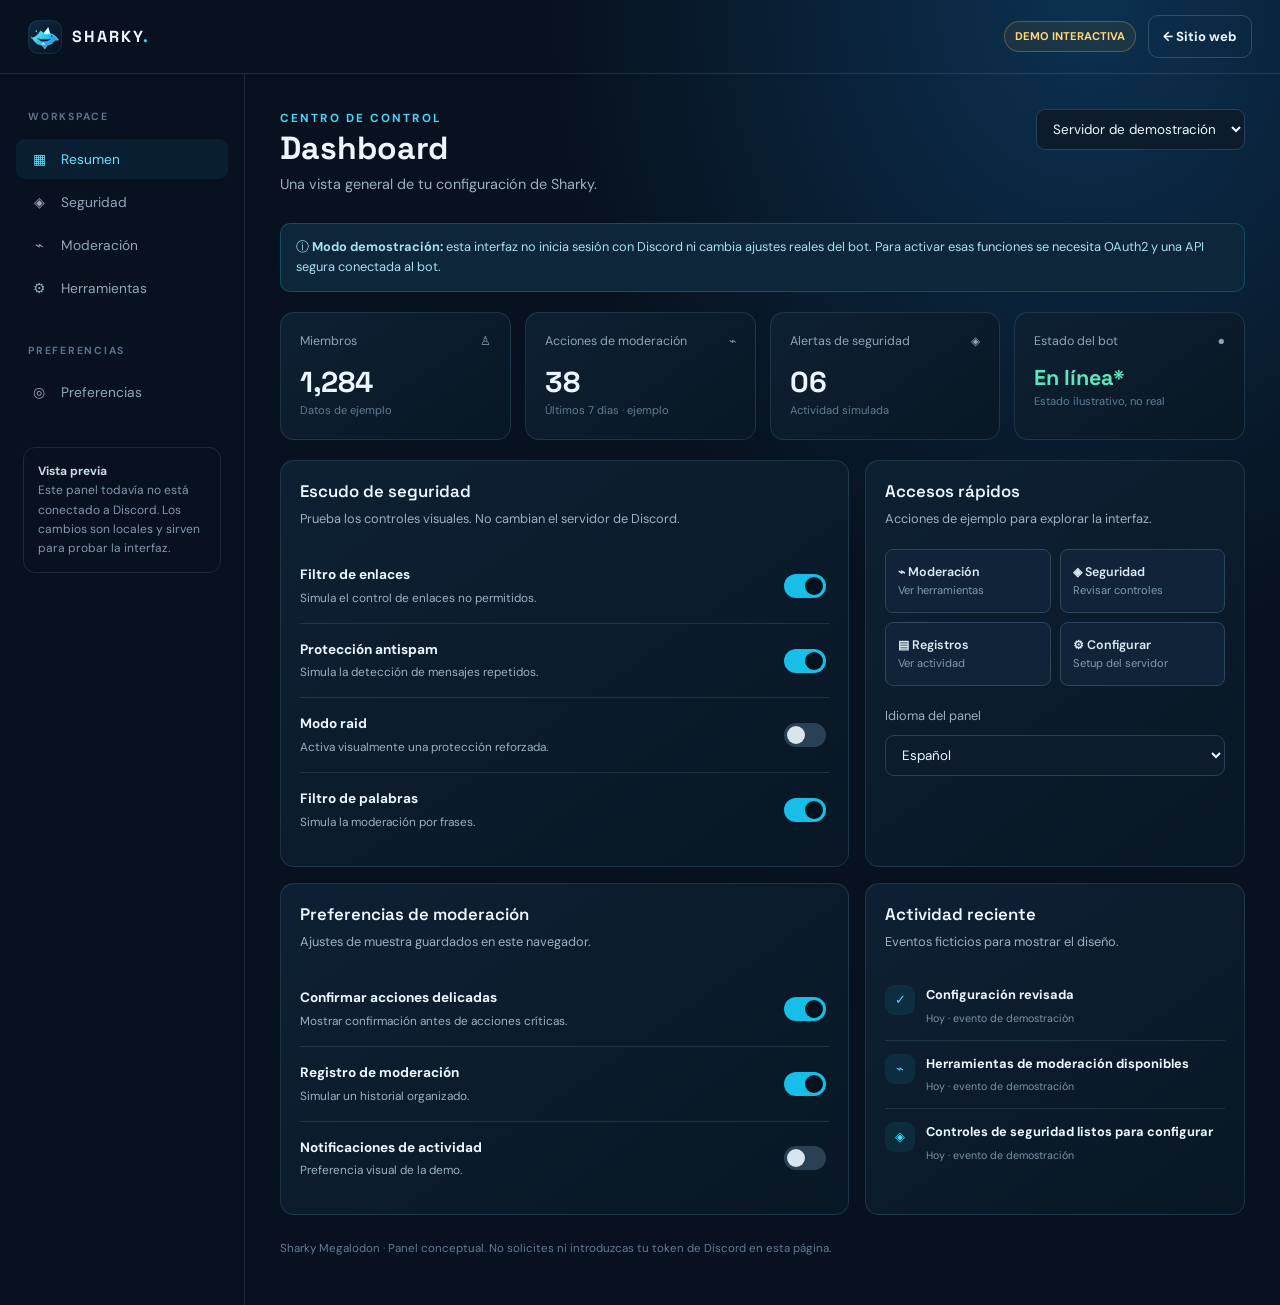
==== dashboard.html @ 335b8443 "Official website" ====
<!doctype html><html lang="es"><head><meta charset="utf-8"><meta name="viewport" content="width=device-width,initial-scale=1"><meta name="theme-color" content="#07111f"><title>Dashboard — Sharky</title><link rel="icon" href="shark.svg" type="image/svg+xml"><link rel="stylesheet" href="styles.css"></head><body class="app-shell"><header class="app-top"><a class="app-brand" href="index.html"><img src="shark.svg" alt=""><span>SHARKY<span class="brand-light">.</span></span></a><div style="display:flex;align-items:center;gap:12px"><span class="demo-pill">DEMO INTERACTIVA</span><a class="btn btn-small btn-outline" href="index.html">← Sitio web</a></div></header><div class="app-layout"><aside class="sidebar"><div class="side-label">WORKSPACE</div><button class="side-link active" data-section-link="overview"><span>▦</span> Resumen</button><button class="side-link" data-section-link="security-settings"><span>◈</span> Seguridad</button><button class="side-link" data-section-link="moderation-settings"><span>⌁</span> Moderación</button><button class="side-link" data-section-link="quick-panel"><span>⚙</span> Herramientas</button><div class="side-label" style="margin-top:25px">PREFERENCIAS</div><button class="side-link" data-section-link="preferences"><span>◎</span> Preferencias</button><div class="sidebar-note"><b style="color:#c9dbe8">Vista previa</b><br>Este panel todavía no está conectado a Discord. Los cambios son locales y sirven para probar la interfaz.</div></aside><main class="app-main"><div class="app-heading" id="overview"><div><div class="eyebrow">CENTRO DE CONTROL</div><h1>Dashboard</h1><p>Una vista general de tu configuración de Sharky.</p></div><select class="server-select" aria-label="Servidor de demostración"><option>Servidor de demostración</option><option>Comunidad de prueba</option></select></div><div class="notice">ⓘ <b>Modo demostración:</b> esta interfaz no inicia sesión con Discord ni cambia ajustes reales del bot. Para activar esas funciones se necesita OAuth2 y una API segura conectada al bot.</div><div class="stats-grid"><article class="stat-card"><div class="stat-top"><span>Miembros</span><span>♙</span></div><div class="stat-number">1,284</div><div class="stat-foot">Datos de ejemplo</div></article><article class="stat-card"><div class="stat-top"><span>Acciones de moderación</span><span>⌁</span></div><div class="stat-number">38</div><div class="stat-foot">Últimos 7 días · ejemplo</div></article><article class="stat-card"><div class="stat-top"><span>Alertas de seguridad</span><span>◈</span></div><div class="stat-number">06</div><div class="stat-foot">Actividad simulada</div></article><article class="stat-card"><div class="stat-top"><span>Estado del bot</span><span>●</span></div><div class="stat-number" style="font-size:1.35rem;color:#5de6bb">En línea*</div><div class="stat-foot">Estado ilustrativo, no real</div></article></div><div class="panel-grid"><section class="panel-card" id="security-settings"><h2>Escudo de seguridad</h2><p class="panel-sub">Prueba los controles visuales. No cambian el servidor de Discord.</p><div class="setting-row"><div><b>Filtro de enlaces</b><small>Simula el control de enlaces no permitidos.</small></div><input class="switch" type="checkbox" data-setting="links" data-label="Filtro de enlaces" checked aria-label="Filtro de enlaces"></div><div class="setting-row"><div><b>Protección antispam</b><small>Simula la detección de mensajes repetidos.</small></div><input class="switch" type="checkbox" data-setting="spam" data-label="Antispam" checked aria-label="Protección antispam"></div><div class="setting-row"><div><b>Modo raid</b><small>Activa visualmente una protección reforzada.</small></div><input class="switch" type="checkbox" data-setting="raid" data-label="Modo raid" aria-label="Modo raid"></div><div class="setting-row"><div><b>Filtro de palabras</b><small>Simula la moderación por frases.</small></div><input class="switch" type="checkbox" data-setting="words" data-label="Filtro de palabras" checked aria-label="Filtro de palabras"></div></section><section class="panel-card" id="quick-panel"><h2>Accesos rápidos</h2><p class="panel-sub">Acciones de ejemplo para explorar la interfaz.</p><div class="quick-actions"><button class="btn-muted" data-demo-action="Vista previa de moderación abierta.">⌁ Moderación<span>Ver herramientas</span></button><button class="btn-muted" data-demo-action="Configuración de seguridad abierta.">◈ Seguridad<span>Revisar controles</span></button><button class="btn-muted" data-demo-action="Registro de auditoría de demostración.">▤ Registros<span>Ver actividad</span></button><button class="btn-muted" data-demo-action="El asistente de configuración es una vista previa.">⚙ Configurar<span>Setup del servidor</span></button></div><div style="margin-top:20px"><label for="demo-lang" style="font-size:.8rem;color:#9bb0c4;display:block;margin-bottom:8px">Idioma del panel</label><select id="demo-lang" class="input-control" data-language style="width:100%"><option value="es">Español</option><option value="en">English</option><option value="fr">Français</option><option value="pt">Português</option></select></div></section><section class="panel-card" id="moderation-settings"><h2>Preferencias de moderación</h2><p class="panel-sub">Ajustes de muestra guardados en este navegador.</p><div class="setting-row"><div><b>Confirmar acciones delicadas</b><small>Mostrar confirmación antes de acciones críticas.</small></div><input class="switch" type="checkbox" data-setting="confirm" data-label="Confirmación de acciones" checked aria-label="Confirmar acciones delicadas"></div><div class="setting-row"><div><b>Registro de moderación</b><small>Simular un historial organizado.</small></div><input class="switch" type="checkbox" data-setting="logs" data-label="Registro de moderación" checked aria-label="Registro de moderación"></div><div class="setting-row"><div><b>Notificaciones de actividad</b><small>Preferencia visual de la demo.</small></div><input class="switch" type="checkbox" data-setting="notifications" data-label="Notificaciones" aria-label="Notificaciones de actividad"></div></section><section class="panel-card" id="preferences"><h2>Actividad reciente</h2><p class="panel-sub">Eventos ficticios para mostrar el diseño.</p><div class="activity-item"><span class="activity-mark">✓</span><div><b>Configuración revisada</b><small>Hoy · evento de demostración</small></div></div><div class="activity-item"><span class="activity-mark">⌁</span><div><b>Herramientas de moderación disponibles</b><small>Hoy · evento de demostración</small></div></div><div class="activity-item"><span class="activity-mark">◈</span><div><b>Controles de seguridad listos para configurar</b><small>Hoy · evento de demostración</small></div></div></section></div><p style="color:#607d94;font-size:.72rem;margin-top:25px">Sharky Megalodon · Panel conceptual. No solicites ni introduzcas tu token de Discord en esta página.</p></main></div><script src="app.js"></script></body></html>
---- styles.css ----
@import url('https://fonts.googleapis.com/css2?family=DM+Sans:wght@400;500;600;700&family=Space+Grotesk:wght@400;500;600;700&display=swap');
:root{--bg:#07111f;--panel:#0b1a2b;--panel2:#0e2033;--text:#edf7ff;--muted:#9bb0c4;--cyan:#42d9ff;--blue:#4778ff;--line:rgba(151,201,230,.14);--max:1160px}*{box-sizing:border-box}html{scroll-behavior:smooth}body{margin:0;background:var(--bg);color:var(--text);font-family:'DM Sans',sans-serif;line-height:1.6}a{color:inherit;text-decoration:none}.container{width:min(var(--max),calc(100% - 44px));margin-inline:auto}.nav-wrap{position:sticky;top:0;z-index:20;background:rgba(7,17,31,.86);backdrop-filter:blur(18px);border-bottom:1px solid var(--line)}.nav{height:78px;display:flex;align-items:center;justify-content:space-between}.brand{display:inline-flex;align-items:center;gap:11px;font:700 1.1rem 'Space Grotesk',sans-serif;letter-spacing:.12em}.brand-icon{width:38px;height:38px}.brand-light{color:var(--cyan)}.nav-links{display:flex;align-items:center;gap:30px;color:#b7c8d8;font-size:.9rem}.nav-links>a:not(.btn):hover,.footer-links a:hover{color:var(--cyan)}.nav-toggle{display:none;background:none;border:0;color:white;font-size:1.5rem}.btn{display:inline-flex;align-items:center;justify-content:center;gap:14px;padding:14px 19px;border-radius:10px;font-weight:700;font-size:.9rem;transition:.2s;border:1px solid transparent}.btn:hover{transform:translateY(-2px)}.btn-primary{background:linear-gradient(110deg,#25c8ef,#4778ff);color:#04111e;box-shadow:0 10px 30px #1c8ed52c}.btn-outline{border-color:#2c506b;color:var(--text)}.btn-small{padding:10px 14px;font-size:.82rem}.btn-quiet{color:#d4e4f1}.hero{min-height:625px;display:grid;grid-template-columns:1.02fr .98fr;align-items:center;gap:40px;padding-top:58px;padding-bottom:76px}.eyebrow{font-size:.73rem;font-weight:700;letter-spacing:.18em;color:var(--cyan);display:flex;align-items:center;gap:10px}.pulse,.status-dot{width:7px;height:7px;border-radius:50%;background:#4be5ba;box-shadow:0 0 12px #4be5ba}.hero h1,.section h2,.security-layout h2,.cta h2{font:700 clamp(3.4rem,6vw,5.6rem)/.99 'Space Grotesk',sans-serif;letter-spacing:-.065em;margin:24px 0}.hero h1 span,.section h2 span,.security-layout h2 span{color:var(--cyan)}.hero-text{max-width:500px;color:var(--muted);font-size:1.08rem;line-height:1.85}.hero-actions{display:flex;align-items:center;gap:20px;flex-wrap:wrap;margin-top:29px}.hero-note{display:flex;align-items:center;gap:9px;color:#819bb0;font-size:.78rem;margin-top:36px}.hero-art{height:470px;position:relative;display:grid;place-items:center;isolation:isolate}.hero-glow{position:absolute;width:300px;height:300px;border-radius:50%;background:#1478c4;filter:blur(100px);opacity:.32;z-index:-2}.orbit{position:absolute;border:1px solid #55d9ff30;border-radius:50%;transform:rotate(-25deg)}.orbit-one{width:410px;height:240px}.orbit-two{width:470px;height:300px;transform:rotate(35deg)}.hero-shark{width:min(340px,75%);filter:drop-shadow(0 25px 45px #159be94c);animation:float 5s ease-in-out infinite}.floating-card{position:absolute;display:flex;align-items:center;gap:12px;padding:13px 15px;border:1px solid #a1dfff24;border-radius:13px;background:#0c1b2cdd;box-shadow:0 18px 45px #0004;backdrop-filter:blur(12px)}.floating-card b,.floating-card small{display:block}.floating-card b{font-size:.79rem}.floating-card small{font-size:.68rem;color:var(--muted);margin-top:3px}.card-top{top:58px;right:0}.card-bottom{bottom:53px;left:0}.mini-icon{font-size:1.35rem;color:var(--cyan)}.check{color:#5ce6bd;margin-left:7px}.art-label{position:absolute;bottom:8px;right:35px;color:#68859d;font:600 .68rem 'Space Grotesk',sans-serif;letter-spacing:.22em}.art-label span{color:var(--cyan)}@keyframes float{50%{transform:translateY(-12px)}}.trust-strip{border-block:1px solid var(--line);background:#091725}.trust-inner{min-height:80px;display:flex;justify-content:space-between;align-items:center;gap:20px;color:#7e96ac;font-size:.7rem;font-weight:700;letter-spacing:.16em}.trust-inner i{width:4px;height:4px;border-radius:50%;background:var(--cyan);opacity:.8}.section{padding-top:115px;padding-bottom:120px}.section-heading{display:flex;align-items:end;justify-content:space-between;gap:40px;margin-bottom:45px}.section h2,.security-layout h2,.cta h2{font-size:clamp(2.7rem,4vw,4rem);margin:17px 0}.section-heading>p{max-width:410px;color:var(--muted);margin:0 0 9px}.feature-grid{display:grid;grid-template-columns:repeat(3,1fr);gap:15px}.feature-card{min-height:235px;padding:27px;border:1px solid var(--line);border-radius:16px;background:linear-gradient(145deg,#0c1d30,#091522);position:relative;overflow:hidden}.feature-card:after{content:'';position:absolute;right:-45px;top:-45px;width:110px;height:110px;border-radius:50%;background:#1ebfe80b}.feature-icon{width:44px;height:44px;display:grid;place-items:center;background:#1fc8f017;border:1px solid #48d9ff30;color:var(--cyan);border-radius:12px;font-size:1.4rem}.feature-card h3{font:600 1.12rem 'Space Grotesk',sans-serif;margin:23px 0 8px}.feature-card p{font-size:.87rem;color:var(--muted);margin:0;line-height:1.75}.feature-tag{position:absolute;right:24px;top:29px;color:#59778f;font-size:.62rem;letter-spacing:.13em}.feature-card-accent{background:linear-gradient(145deg,#102c45,#0b1a2a);border-color:#2b8eb04d}.text-link{display:inline-block;margin-top:17px;color:var(--cyan);font-weight:700;font-size:.86rem}.security-section{border-block:1px solid var(--line);background:radial-gradient(ellipse at 25% 50%,#0b3a5b55,transparent 45%),#091522;padding:90px 0}.security-layout{display:grid;grid-template-columns:1fr 1fr;align-items:center;gap:80px}.security-layout>div:last-child p{color:var(--muted);max-width:480px;line-height:1.85;margin-bottom:28px}.security-symbol{height:310px;display:grid;place-items:center;position:relative}.shield{width:170px;height:190px;display:grid;place-items:center;clip-path:polygon(50% 0,95% 18%,88% 69%,50% 100%,12% 69%,5% 18%);background:linear-gradient(145deg,#43e1ff,#3267fa);font-size:4.2rem;color:#07111f;filter:drop-shadow(0 0 50px #2cc8ff3b)}.security-ring{position:absolute;width:290px;height:290px;border:1px solid #43d9ff25;border-radius:50%;box-shadow:0 0 0 32px #43d9ff08,0 0 0 64px #43d9ff04}.cta{padding:83px 0;display:flex;align-items:center;justify-content:space-between;gap:30px}.cta h2{margin-bottom:0}.footer{border-top:1px solid var(--line);background:#060e18}.footer-main{display:flex;align-items:center;gap:25px;padding-top:34px;padding-bottom:30px}.footer-main p{color:#7d95a9;font-size:.82rem;margin-right:auto}.footer-links{display:flex;gap:20px;color:#9bb0c4;font-size:.78rem}.footer-bottom{border-top:1px solid var(--line);padding-top:17px;padding-bottom:20px;display:flex;justify-content:space-between;color:#5e778d;font-size:.72rem}
/* Dashboard and legal pages */
.app-shell{min-height:100vh;background:radial-gradient(ellipse at 85% 0,#0c3150 0,transparent 35%),var(--bg)}.app-top{height:74px;border-bottom:1px solid var(--line);display:flex;align-items:center;justify-content:space-between;padding:0 28px}.app-brand{display:flex;align-items:center;gap:10px;font:700 1rem 'Space Grotesk',sans-serif;letter-spacing:.12em}.app-brand img{width:34px}.demo-pill{border:1px solid #e8b34b50;color:#ffd57b;background:#d99c1814;border-radius:999px;padding:6px 10px;font-size:.7rem;font-weight:700}.app-layout{display:grid;grid-template-columns:245px 1fr;min-height:calc(100vh - 74px)}.sidebar{border-right:1px solid var(--line);padding:25px 16px}.side-label{color:#58748c;font-size:.65rem;font-weight:700;letter-spacing:.17em;padding:10px 12px}.side-link{display:flex;align-items:center;gap:12px;padding:11px 13px;color:#91a8bb;border-radius:9px;margin:3px 0;font-size:.86rem;cursor:pointer;border:0;background:none;width:100%;text-align:left;font-family:inherit}.side-link.active,.side-link:hover{background:#1e9bc21b;color:#63e2ff}.side-link span{width:20px;text-align:center}.sidebar-note{margin:35px 7px 0;padding:14px;border:1px solid var(--line);border-radius:12px;color:#7f98ad;font-size:.75rem}.app-main{padding:35px;min-width:0}.app-heading{display:flex;justify-content:space-between;align-items:start;gap:20px;margin-bottom:27px}.app-heading h1{font:700 2rem 'Space Grotesk',sans-serif;margin:0 0 5px}.app-heading p{margin:0;color:var(--muted);font-size:.9rem}.server-select,.input-control{background:#0c1c2d;color:var(--text);border:1px solid #274258;border-radius:9px;padding:10px 12px;font:inherit;font-size:.84rem}.stats-grid{display:grid;grid-template-columns:repeat(4,1fr);gap:14px;margin-bottom:20px}.stat-card,.panel-card{background:linear-gradient(145deg,#0d2033,#091725);border:1px solid var(--line);border-radius:14px;padding:19px}.stat-top{display:flex;justify-content:space-between;color:#8ca4b8;font-size:.78rem}.stat-number{font:700 1.8rem 'Space Grotesk',sans-serif;margin:12px 0 2px}.stat-foot{font-size:.7rem;color:#5e7e95}.panel-grid{display:grid;grid-template-columns:1.2fr .8fr;gap:16px}.panel-card h2{font:600 1.05rem 'Space Grotesk',sans-serif;margin:0 0 7px}.panel-sub{font-size:.8rem;color:var(--muted);margin:0 0 20px}.setting-row{display:flex;align-items:center;justify-content:space-between;gap:15px;padding:15px 0;border-bottom:1px solid var(--line)}.setting-row:last-child{border-bottom:0}.setting-row b{font-size:.85rem;display:block}.setting-row small{color:var(--muted);font-size:.74rem;display:block;margin-top:3px}.switch{appearance:none;width:42px;height:24px;border-radius:999px;background:#294055;position:relative;cursor:pointer;flex:none;transition:.2s}.switch:before{content:'';position:absolute;width:18px;height:18px;left:3px;top:3px;border-radius:50%;background:#d8e5ef;transition:.2s}.switch:checked{background:#16bfe8}.switch:checked:before{transform:translateX(18px);background:#04111e}.btn-muted{border:1px solid #2b465d;background:#102338;color:#dcebf7;border-radius:8px;padding:9px 12px;font:600 .78rem 'DM Sans',sans-serif;cursor:pointer}.btn-muted:hover{border-color:var(--cyan)}.quick-actions{display:grid;grid-template-columns:1fr 1fr;gap:9px}.quick-actions button{min-height:64px;text-align:left;line-height:1.5}.quick-actions button span{display:block;color:#7e9bb1;font-size:.7rem;font-weight:400}.activity-item{display:flex;gap:11px;align-items:start;padding:13px 0;border-bottom:1px solid var(--line);font-size:.8rem}.activity-item:last-child{border-bottom:0}.activity-mark{width:30px;height:30px;display:grid;place-items:center;border-radius:9px;background:#1dbed51a;color:var(--cyan);flex:none}.activity-item small{display:block;color:#7892a8;margin-top:4px}.notice{padding:13px 15px;border:1px solid #31c9e83d;background:#0d2639;border-radius:10px;color:#a7dff1;font-size:.8rem;margin-bottom:20px}.demo-feedback{position:fixed;bottom:20px;right:20px;padding:13px 17px;border:1px solid #31d7ac50;background:#0a2928;color:#83f1d1;border-radius:11px;box-shadow:0 10px 35px #0005;z-index:50;opacity:0;transform:translateY(10px);pointer-events:none;transition:.25s}.demo-feedback.show{opacity:1;transform:translateY(0)}.legal-wrap{max-width:850px;margin:70px auto 100px;padding:0 24px}.legal-kicker{color:var(--cyan);font-size:.73rem;letter-spacing:.16em;font-weight:700}.legal-wrap h1{font:700 clamp(2.5rem,6vw,4.2rem)/1.1 'Space Grotesk',sans-serif;letter-spacing:-.05em;margin:18px 0}.legal-intro{color:var(--muted);font-size:1.08rem;max-width:690px;margin-bottom:35px}.legal-card{padding:27px;border:1px solid var(--line);background:#0b1a2a;border-radius:14px;margin:15px 0}.legal-card h2{font:600 1.15rem 'Space Grotesk',sans-serif;margin:0 0 10px}.legal-card p,.legal-card li{color:#a8bacb;font-size:.91rem;line-height:1.85}.legal-card ul{padding-left:22px}.legal-alert{border-left:3px solid #eabf65;padding:12px 16px;background:#eabf650b;color:#d9cba9;font-size:.82rem;margin:25px 0}
@media(max-width:900px){.nav-links{gap:16px}.hero{gap:5px}.feature-grid{grid-template-columns:repeat(2,1fr)}.stats-grid{grid-template-columns:repeat(2,1fr)}.panel-grid{grid-template-columns:1fr}.app-layout{grid-template-columns:200px 1fr}.app-main{padding:25px}.security-layout{gap:35px}.footer-main{flex-wrap:wrap}.footer-links{width:100%}}
@media(max-width:650px){.container{width:min(var(--max),calc(100% - 30px))}.nav{height:68px}.nav-toggle{display:block}.nav-links{display:none;position:absolute;top:68px;left:0;right:0;padding:18px 22px 24px;background:#081522;border-bottom:1px solid var(--line);flex-direction:column;align-items:stretch;gap:18px}.nav-links.open{display:flex}.hero{grid-template-columns:1fr;padding-top:58px;gap:0}.hero h1{font-size:3.6rem}.hero-art{height:360px;margin-top:5px}.hero-shark{width:250px}.orbit-one{width:300px;height:190px}.orbit-two{width:340px;height:230px}.card-top{top:30px;right:0}.card-bottom{bottom:28px;left:0}.floating-card{padding:10px}.trust-inner{justify-content:center;flex-wrap:wrap;padding:20px 0;gap:13px}.trust-inner span{font-size:.6rem}.trust-inner i{display:none}.section{padding:78px 0}.section-heading{display:block}.section-heading>p{margin-top:20px}.feature-grid{grid-template-columns:1fr}.feature-card{min-height:205px}.security-layout{grid-template-columns:1fr;gap:10px}.security-symbol{height:220px}.shield{width:125px;height:145px;font-size:3rem}.security-ring{width:200px;height:200px}.cta{padding:65px 0;align-items:start;flex-direction:column}.footer-main{align-items:start;flex-direction:column;gap:12px}.footer-main p{margin:0}.footer-links{flex-wrap:wrap;gap:14px}.footer-bottom{flex-direction:column;gap:8px}.app-top{padding:0 15px}.app-layout{grid-template-columns:1fr}.sidebar{display:flex;overflow-x:auto;padding:10px;border-right:0;border-bottom:1px solid var(--line);gap:4px}.side-label,.sidebar-note{display:none}.side-link{white-space:nowrap;width:auto;padding:10px;font-size:.78rem}.app-main{padding:20px 14px}.app-heading{flex-direction:column}.app-heading h1{font-size:1.7rem}.stats-grid{gap:9px}.stat-card{padding:13px}.stat-number{font-size:1.5rem}.app-heading .server-select{width:100%}.legal-wrap{margin-top:45px}.legal-card{padding:20px}}
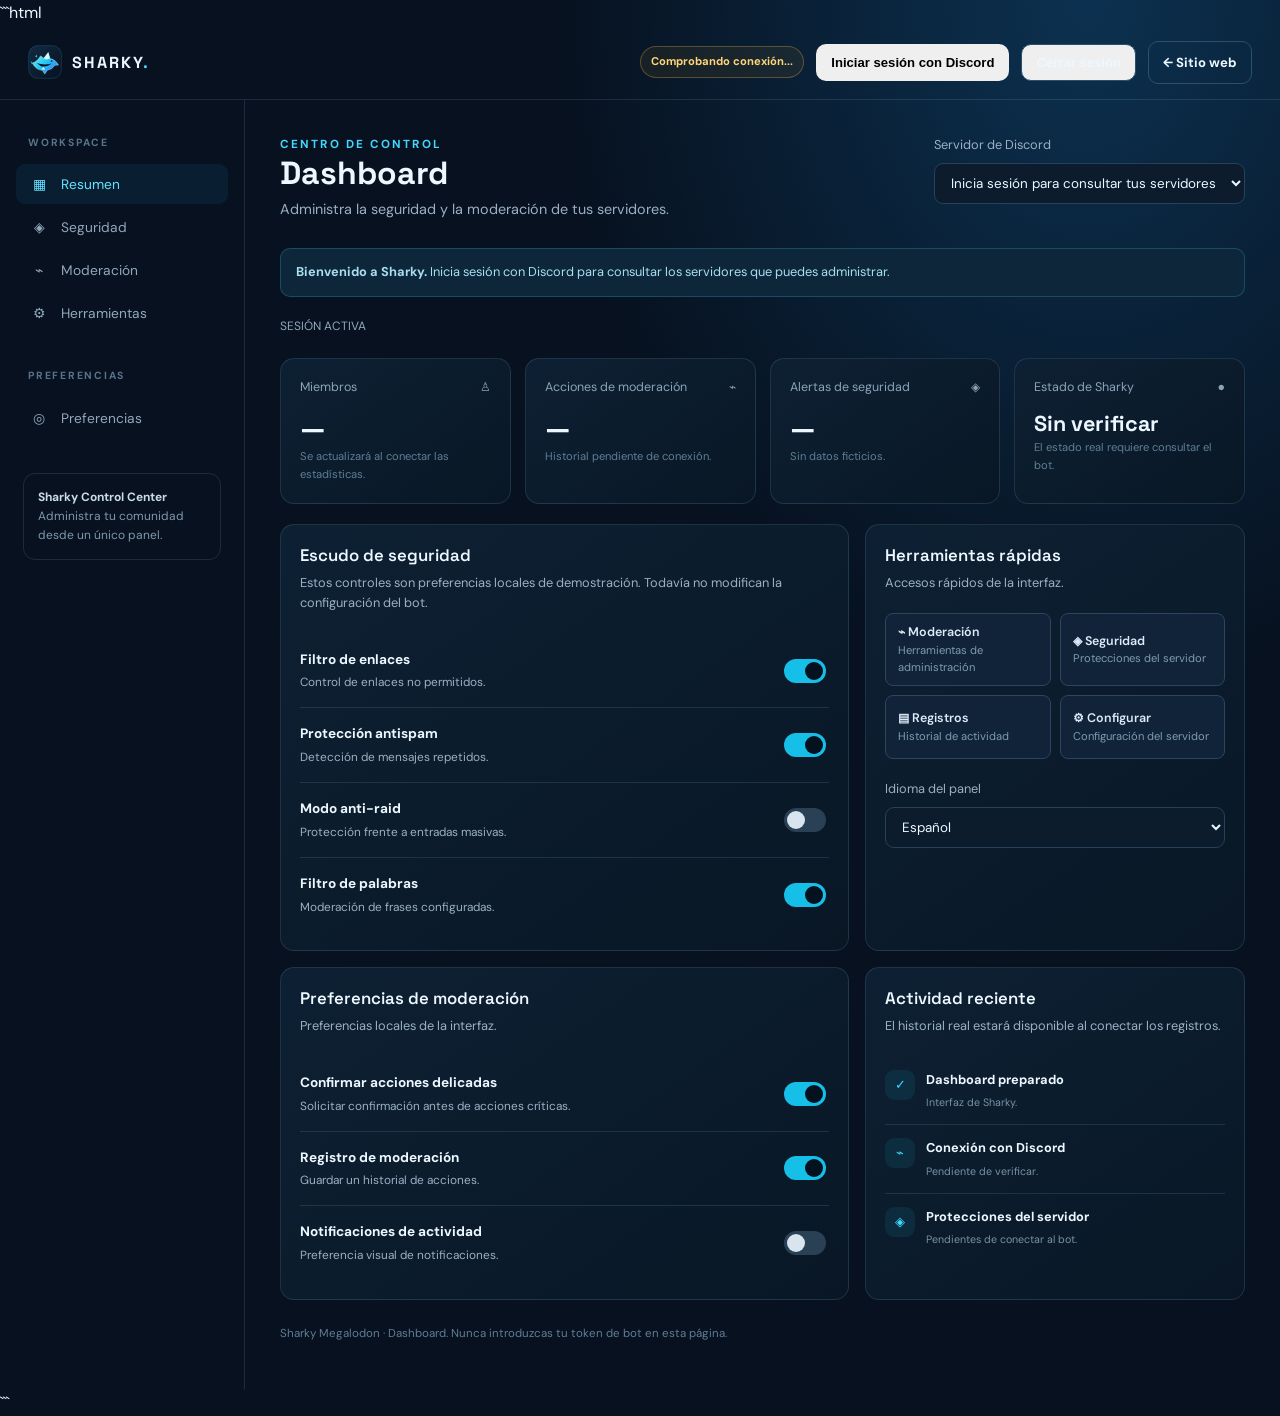
==== commit a9b37e84: "Update dashboard.html" ====
--- a/dashboard.html
+++ b/dashboard.html
@@ -1 +1,457 @@
-<!doctype html><html lang="es"><head><meta charset="utf-8"><meta name="viewport" content="width=device-width,initial-scale=1"><meta name="theme-color" content="#07111f"><title>Dashboard — Sharky</title><link rel="icon" href="shark.svg" type="image/svg+xml"><link rel="stylesheet" href="styles.css"></head><body class="app-shell"><header class="app-top"><a class="app-brand" href="index.html"><img src="shark.svg" alt=""><span>SHARKY<span class="brand-light">.</span></span></a><div style="display:flex;align-items:center;gap:12px"><span class="demo-pill">DEMO INTERACTIVA</span><a class="btn btn-small btn-outline" href="index.html">← Sitio web</a></div></header><div class="app-layout"><aside class="sidebar"><div class="side-label">WORKSPACE</div><button class="side-link active" data-section-link="overview"><span>▦</span> Resumen</button><button class="side-link" data-section-link="security-settings"><span>◈</span> Seguridad</button><button class="side-link" data-section-link="moderation-settings"><span>⌁</span> Moderación</button><button class="side-link" data-section-link="quick-panel"><span>⚙</span> Herramientas</button><div class="side-label" style="margin-top:25px">PREFERENCIAS</div><button class="side-link" data-section-link="preferences"><span>◎</span> Preferencias</button><div class="sidebar-note"><b style="color:#c9dbe8">Vista previa</b><br>Este panel todavía no está conectado a Discord. Los cambios son locales y sirven para probar la interfaz.</div></aside><main class="app-main"><div class="app-heading" id="overview"><div><div class="eyebrow">CENTRO DE CONTROL</div><h1>Dashboard</h1><p>Una vista general de tu configuración de Sharky.</p></div><select class="server-select" aria-label="Servidor de demostración"><option>Servidor de demostración</option><option>Comunidad de prueba</option></select></div><div class="notice">ⓘ <b>Modo demostración:</b> esta interfaz no inicia sesión con Discord ni cambia ajustes reales del bot. Para activar esas funciones se necesita OAuth2 y una API segura conectada al bot.</div><div class="stats-grid"><article class="stat-card"><div class="stat-top"><span>Miembros</span><span>♙</span></div><div class="stat-number">1,284</div><div class="stat-foot">Datos de ejemplo</div></article><article class="stat-card"><div class="stat-top"><span>Acciones de moderación</span><span>⌁</span></div><div class="stat-number">38</div><div class="stat-foot">Últimos 7 días · ejemplo</div></article><article class="stat-card"><div class="stat-top"><span>Alertas de seguridad</span><span>◈</span></div><div class="stat-number">06</div><div class="stat-foot">Actividad simulada</div></article><article class="stat-card"><div class="stat-top"><span>Estado del bot</span><span>●</span></div><div class="stat-number" style="font-size:1.35rem;color:#5de6bb">En línea*</div><div class="stat-foot">Estado ilustrativo, no real</div></article></div><div class="panel-grid"><section class="panel-card" id="security-settings"><h2>Escudo de seguridad</h2><p class="panel-sub">Prueba los controles visuales. No cambian el servidor de Discord.</p><div class="setting-row"><div><b>Filtro de enlaces</b><small>Simula el control de enlaces no permitidos.</small></div><input class="switch" type="checkbox" data-setting="links" data-label="Filtro de enlaces" checked aria-label="Filtro de enlaces"></div><div class="setting-row"><div><b>Protección antispam</b><small>Simula la detección de mensajes repetidos.</small></div><input class="switch" type="checkbox" data-setting="spam" data-label="Antispam" checked aria-label="Protección antispam"></div><div class="setting-row"><div><b>Modo raid</b><small>Activa visualmente una protección reforzada.</small></div><input class="switch" type="checkbox" data-setting="raid" data-label="Modo raid" aria-label="Modo raid"></div><div class="setting-row"><div><b>Filtro de palabras</b><small>Simula la moderación por frases.</small></div><input class="switch" type="checkbox" data-setting="words" data-label="Filtro de palabras" checked aria-label="Filtro de palabras"></div></section><section class="panel-card" id="quick-panel"><h2>Accesos rápidos</h2><p class="panel-sub">Acciones de ejemplo para explorar la interfaz.</p><div class="quick-actions"><button class="btn-muted" data-demo-action="Vista previa de moderación abierta.">⌁ Moderación<span>Ver herramientas</span></button><button class="btn-muted" data-demo-action="Configuración de seguridad abierta.">◈ Seguridad<span>Revisar controles</span></button><button class="btn-muted" data-demo-action="Registro de auditoría de demostración.">▤ Registros<span>Ver actividad</span></button><button class="btn-muted" data-demo-action="El asistente de configuración es una vista previa.">⚙ Configurar<span>Setup del servidor</span></button></div><div style="margin-top:20px"><label for="demo-lang" style="font-size:.8rem;color:#9bb0c4;display:block;margin-bottom:8px">Idioma del panel</label><select id="demo-lang" class="input-control" data-language style="width:100%"><option value="es">Español</option><option value="en">English</option><option value="fr">Français</option><option value="pt">Português</option></select></div></section><section class="panel-card" id="moderation-settings"><h2>Preferencias de moderación</h2><p class="panel-sub">Ajustes de muestra guardados en este navegador.</p><div class="setting-row"><div><b>Confirmar acciones delicadas</b><small>Mostrar confirmación antes de acciones críticas.</small></div><input class="switch" type="checkbox" data-setting="confirm" data-label="Confirmación de acciones" checked aria-label="Confirmar acciones delicadas"></div><div class="setting-row"><div><b>Registro de moderación</b><small>Simular un historial organizado.</small></div><input class="switch" type="checkbox" data-setting="logs" data-label="Registro de moderación" checked aria-label="Registro de moderación"></div><div class="setting-row"><div><b>Notificaciones de actividad</b><small>Preferencia visual de la demo.</small></div><input class="switch" type="checkbox" data-setting="notifications" data-label="Notificaciones" aria-label="Notificaciones de actividad"></div></section><section class="panel-card" id="preferences"><h2>Actividad reciente</h2><p class="panel-sub">Eventos ficticios para mostrar el diseño.</p><div class="activity-item"><span class="activity-mark">✓</span><div><b>Configuración revisada</b><small>Hoy · evento de demostración</small></div></div><div class="activity-item"><span class="activity-mark">⌁</span><div><b>Herramientas de moderación disponibles</b><small>Hoy · evento de demostración</small></div></div><div class="activity-item"><span class="activity-mark">◈</span><div><b>Controles de seguridad listos para configurar</b><small>Hoy · evento de demostración</small></div></div></section></div><p style="color:#607d94;font-size:.72rem;margin-top:25px">Sharky Megalodon · Panel conceptual. No solicites ni introduzcas tu token de Discord en esta página.</p></main></div><script src="app.js"></script></body></html>
+```html
+<!doctype html>
+<html lang="es">
+<head>
+    <meta charset="utf-8">
+    <meta name="viewport" content="width=device-width, initial-scale=1">
+    <meta name="theme-color" content="#07111f">
+
+    <title>Dashboard — Sharky</title>
+
+    <link rel="icon" href="shark.svg" type="image/svg+xml">
+    <link rel="stylesheet" href="styles.css">
+</head>
+
+<body class="app-shell">
+
+<header class="app-top">
+    <a class="app-brand" href="index.html">
+        <img src="shark.svg" alt="Sharky">
+        <span>SHARKY<span class="brand-light">.</span></span>
+    </a>
+
+    <div style="display:flex;align-items:center;gap:12px;flex-wrap:wrap">
+        <span class="demo-pill" id="discord-status">
+            Comprobando conexión...
+        </span>
+
+        <button
+            class="btn btn-small"
+            id="discord-login"
+            type="button"
+            onclick="window.location.href='https://sharkydashboardapi.onrender.com/login'">
+            Iniciar sesión con Discord
+        </button>
+
+        <button
+            class="btn btn-small btn-outline"
+            id="discord-logout"
+            type="button"
+            data-discord-logout
+            hidden>
+            Cerrar sesión
+        </button>
+
+        <a class="btn btn-small btn-outline" href="index.html">
+            ← Sitio web
+        </a>
+    </div>
+</header>
+
+<div class="app-layout">
+
+    <aside class="sidebar">
+
+        <div class="side-label">WORKSPACE</div>
+
+        <button class="side-link active" data-section-link="overview">
+            <span>▦</span> Resumen
+        </button>
+
+        <button class="side-link" data-section-link="security-settings">
+            <span>◈</span> Seguridad
+        </button>
+
+        <button class="side-link" data-section-link="moderation-settings">
+            <span>⌁</span> Moderación
+        </button>
+
+        <button class="side-link" data-section-link="quick-panel">
+            <span>⚙</span> Herramientas
+        </button>
+
+        <div class="side-label" style="margin-top:25px">
+            PREFERENCIAS
+        </div>
+
+        <button class="side-link" data-section-link="preferences">
+            <span>◎</span> Preferencias
+        </button>
+
+        <div class="sidebar-note">
+            <b style="color:#c9dbe8">Sharky Control Center</b>
+            <br>
+            Administra tu comunidad desde un único panel.
+        </div>
+
+    </aside>
+
+    <main class="app-main">
+
+        <div class="app-heading" id="overview">
+
+            <div>
+                <div class="eyebrow">CENTRO DE CONTROL</div>
+
+                <h1>Dashboard</h1>
+
+                <p>
+                    Administra la seguridad y la moderación de tus servidores.
+                </p>
+            </div>
+
+            <div style="min-width:220px">
+                <label
+                    for="server-select"
+                    style="display:block;font-size:.8rem;color:#9bb0c4;margin-bottom:8px">
+                    Servidor de Discord
+                </label>
+
+                <select
+                    class="server-select"
+                    id="server-select"
+                    data-discord-servers
+                    aria-label="Seleccionar servidor"
+                    style="max-width:100%;width:100%">
+                    <option value="">
+                        Inicia sesión para consultar tus servidores
+                    </option>
+                </select>
+            </div>
+
+        </div>
+
+        <div class="notice" id="dashboard-notice">
+            <b>Bienvenido a Sharky.</b>
+            Inicia sesión con Discord para consultar los servidores
+            que puedes administrar.
+        </div>
+
+        <div
+            style="display:flex;align-items:center;gap:12px;margin-bottom:22px"
+            data-discord-user
+            hidden>
+
+            <img
+                data-discord-avatar
+                alt="Avatar de Discord"
+                width="42"
+                height="42"
+                style="border-radius:50%;object-fit:cover"
+                hidden>
+
+            <div>
+                <div style="font-size:.75rem;color:#91a8bd">
+                    SESIÓN ACTIVA
+                </div>
+
+                <strong data-discord-username></strong>
+            </div>
+
+        </div>
+
+        <div class="stats-grid">
+
+            <article class="stat-card">
+                <div class="stat-top">
+                    <span>Miembros</span>
+                    <span>♙</span>
+                </div>
+
+                <div class="stat-number" id="member-count">—</div>
+
+                <div class="stat-foot">
+                    Se actualizará al conectar las estadísticas.
+                </div>
+            </article>
+
+            <article class="stat-card">
+                <div class="stat-top">
+                    <span>Acciones de moderación</span>
+                    <span>⌁</span>
+                </div>
+
+                <div class="stat-number" id="moderation-count">—</div>
+
+                <div class="stat-foot">
+                    Historial pendiente de conexión.
+                </div>
+            </article>
+
+            <article class="stat-card">
+                <div class="stat-top">
+                    <span>Alertas de seguridad</span>
+                    <span>◈</span>
+                </div>
+
+                <div class="stat-number" id="security-count">—</div>
+
+                <div class="stat-foot">
+                    Sin datos ficticios.
+                </div>
+            </article>
+
+            <article class="stat-card">
+                <div class="stat-top">
+                    <span>Estado de Sharky</span>
+                    <span>●</span>
+                </div>
+
+                <div
+                    class="stat-number"
+                    id="bot-status"
+                    style="font-size:1.35rem">
+                    Sin verificar
+                </div>
+
+                <div class="stat-foot">
+                    El estado real requiere consultar el bot.
+                </div>
+            </article>
+
+        </div>
+
+        <div class="panel-grid">
+
+            <section class="panel-card" id="security-settings">
+
+                <h2>Escudo de seguridad</h2>
+
+                <p class="panel-sub">
+                    Estos controles son preferencias locales de demostración.
+                    Todavía no modifican la configuración del bot.
+                </p>
+
+                <div class="setting-row">
+                    <div>
+                        <b>Filtro de enlaces</b>
+                        <small>Control de enlaces no permitidos.</small>
+                    </div>
+
+                    <input
+                        class="switch"
+                        type="checkbox"
+                        data-setting="links"
+                        data-label="Filtro de enlaces"
+                        checked
+                        aria-label="Filtro de enlaces">
+                </div>
+
+                <div class="setting-row">
+                    <div>
+                        <b>Protección antispam</b>
+                        <small>Detección de mensajes repetidos.</small>
+                    </div>
+
+                    <input
+                        class="switch"
+                        type="checkbox"
+                        data-setting="spam"
+                        data-label="Antispam"
+                        checked
+                        aria-label="Protección antispam">
+                </div>
+
+                <div class="setting-row">
+                    <div>
+                        <b>Modo anti-raid</b>
+                        <small>Protección frente a entradas masivas.</small>
+                    </div>
+
+                    <input
+                        class="switch"
+                        type="checkbox"
+                        data-setting="raid"
+                        data-label="Modo anti-raid"
+                        aria-label="Modo anti-raid">
+                </div>
+
+                <div class="setting-row">
+                    <div>
+                        <b>Filtro de palabras</b>
+                        <small>Moderación de frases configuradas.</small>
+                    </div>
+
+                    <input
+                        class="switch"
+                        type="checkbox"
+                        data-setting="words"
+                        data-label="Filtro de palabras"
+                        checked
+                        aria-label="Filtro de palabras">
+                </div>
+
+            </section>
+
+            <section class="panel-card" id="quick-panel">
+
+                <h2>Herramientas rápidas</h2>
+
+                <p class="panel-sub">
+                    Accesos rápidos de la interfaz.
+                </p>
+
+                <div class="quick-actions">
+
+                    <button
+                        class="btn-muted"
+                        data-demo-action="Las herramientas de moderación todavía están en desarrollo.">
+                        ⌁ Moderación
+                        <span>Herramientas de administración</span>
+                    </button>
+
+                    <button
+                        class="btn-muted"
+                        data-demo-action="La configuración de seguridad todavía no está conectada al bot.">
+                        ◈ Seguridad
+                        <span>Protecciones del servidor</span>
+                    </button>
+
+                    <button
+                        class="btn-muted"
+                        data-demo-action="El registro de auditoría estará disponible cuando conectemos el backend.">
+                        ▤ Registros
+                        <span>Historial de actividad</span>
+                    </button>
+
+                    <button
+                        class="btn-muted"
+                        data-demo-action="El asistente de configuración todavía está en desarrollo.">
+                        ⚙ Configurar
+                        <span>Configuración del servidor</span>
+                    </button>
+
+                </div>
+
+                <div style="margin-top:20px">
+
+                    <label
+                        for="demo-lang"
+                        style="font-size:.8rem;color:#9bb0c4;display:block;margin-bottom:8px">
+                        Idioma del panel
+                    </label>
+
+                    <select
+                        id="demo-lang"
+                        class="input-control"
+                        data-language
+                        style="width:100%">
+
+                        <option value="es">Español</option>
+                        <option value="en">English</option>
+                        <option value="fr">Français</option>
+                        <option value="pt">Português</option>
+
+                    </select>
+
+                </div>
+
+            </section>
+
+            <section class="panel-card" id="moderation-settings">
+
+                <h2>Preferencias de moderación</h2>
+
+                <p class="panel-sub">
+                    Preferencias locales de la interfaz.
+                </p>
+
+                <div class="setting-row">
+                    <div>
+                        <b>Confirmar acciones delicadas</b>
+                        <small>Solicitar confirmación antes de acciones críticas.</small>
+                    </div>
+
+                    <input
+                        class="switch"
+                        type="checkbox"
+                        data-setting="confirm"
+                        data-label="Confirmación de acciones"
+                        checked
+                        aria-label="Confirmar acciones delicadas">
+                </div>
+
+                <div class="setting-row">
+                    <div>
+                        <b>Registro de moderación</b>
+                        <small>Guardar un historial de acciones.</small>
+                    </div>
+
+                    <input
+                        class="switch"
+                        type="checkbox"
+                        data-setting="logs"
+                        data-label="Registro de moderación"
+                        checked
+                        aria-label="Registro de moderación">
+                </div>
+
+                <div class="setting-row">
+                    <div>
+                        <b>Notificaciones de actividad</b>
+                        <small>Preferencia visual de notificaciones.</small>
+                    </div>
+
+                    <input
+                        class="switch"
+                        type="checkbox"
+                        data-setting="notifications"
+                        data-label="Notificaciones"
+                        aria-label="Notificaciones de actividad">
+                </div>
+
+            </section>
+
+            <section class="panel-card" id="preferences">
+
+                <h2>Actividad reciente</h2>
+
+                <p class="panel-sub">
+                    El historial real estará disponible al conectar los registros.
+                </p>
+
+                <div class="activity-item">
+                    <span class="activity-mark">✓</span>
+
+                    <div>
+                        <b>Dashboard preparado</b>
+                        <small>Interfaz de Sharky.</small>
+                    </div>
+                </div>
+
+                <div class="activity-item">
+                    <span class="activity-mark">⌁</span>
+
+                    <div>
+                        <b>Conexión con Discord</b>
+                        <small>Pendiente de verificar.</small>
+                    </div>
+                </div>
+
+                <div class="activity-item">
+                    <span class="activity-mark">◈</span>
+
+                    <div>
+                        <b>Protecciones del servidor</b>
+                        <small>Pendientes de conectar al bot.</small>
+                    </div>
+                </div>
+
+            </section>
+
+        </div>
+
+        <p style="color:#607d94;font-size:.72rem;margin-top:25px">
+            Sharky Megalodon · Dashboard.
+            Nunca introduzcas tu token de bot en esta página.
+        </p>
+
+    </main>
+
+</div>
+
+<script src="app.js"></script>
+
+</body>
+</html>
+```
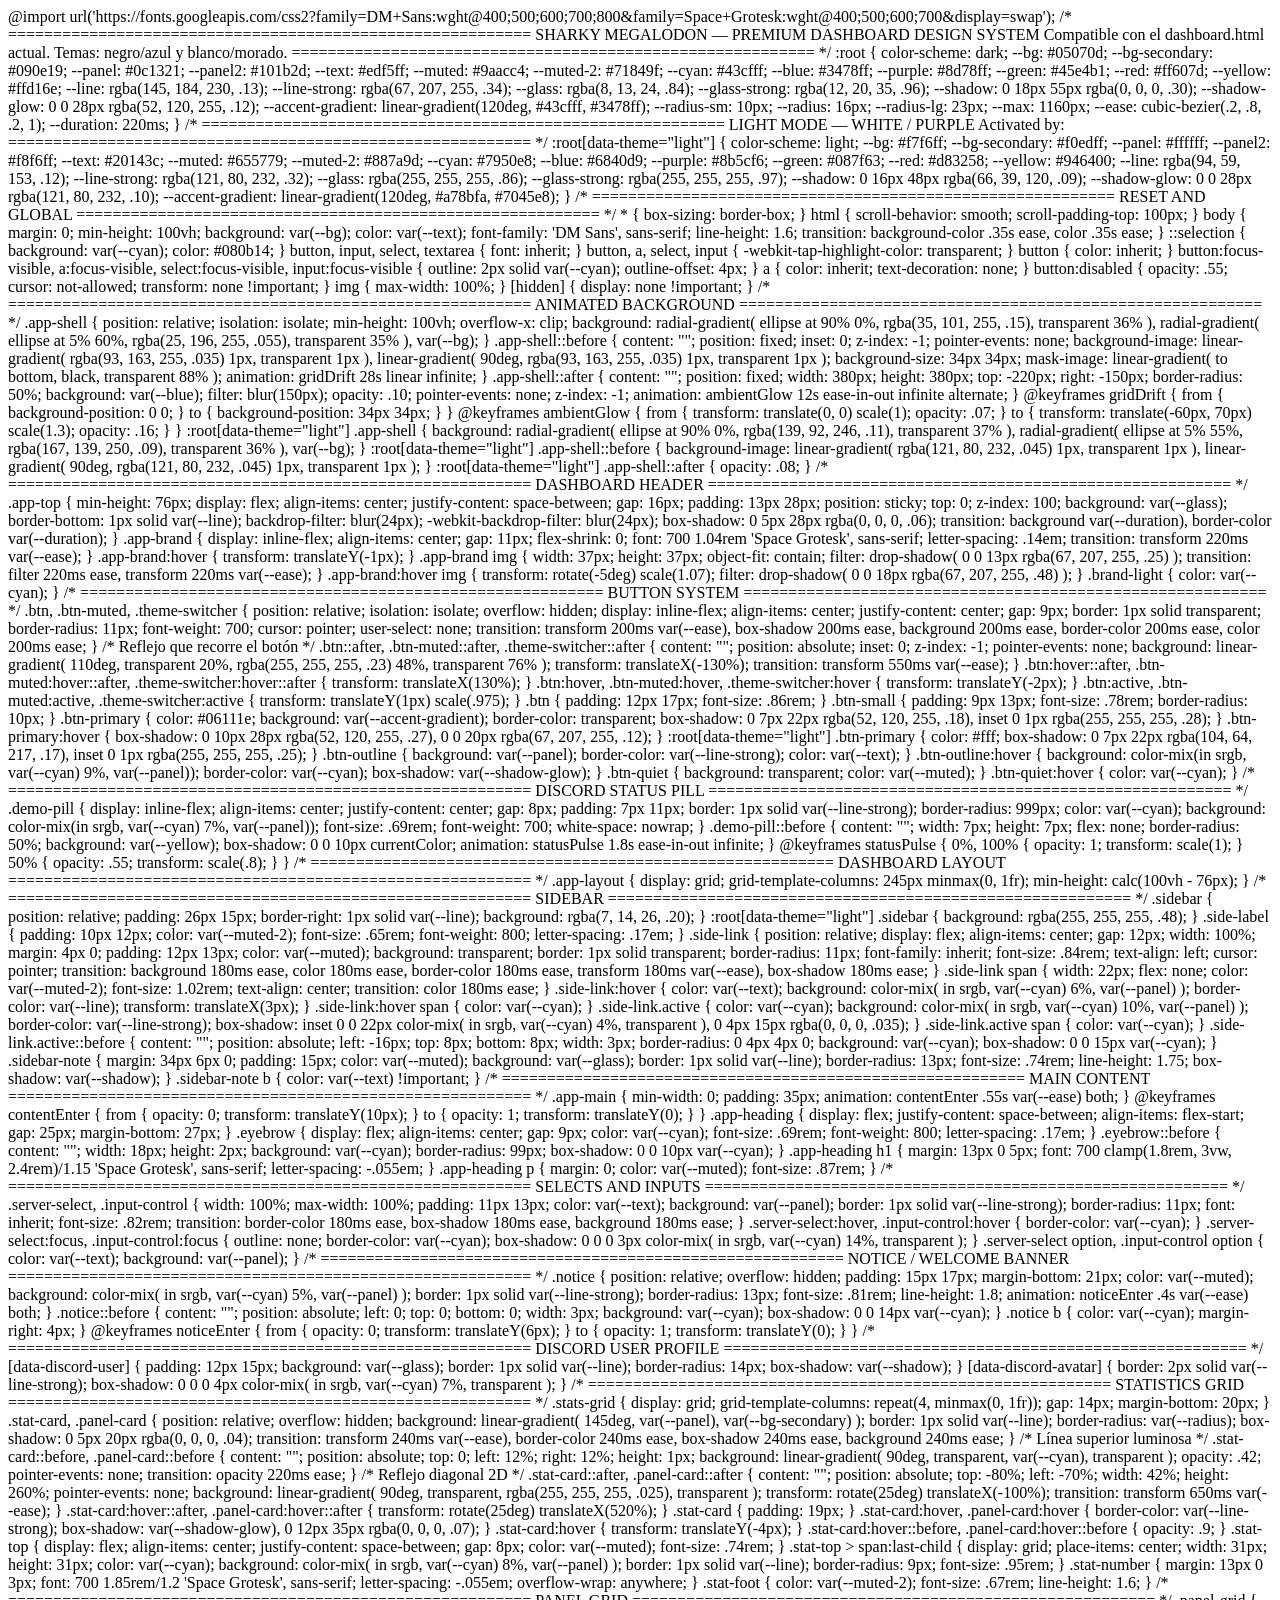
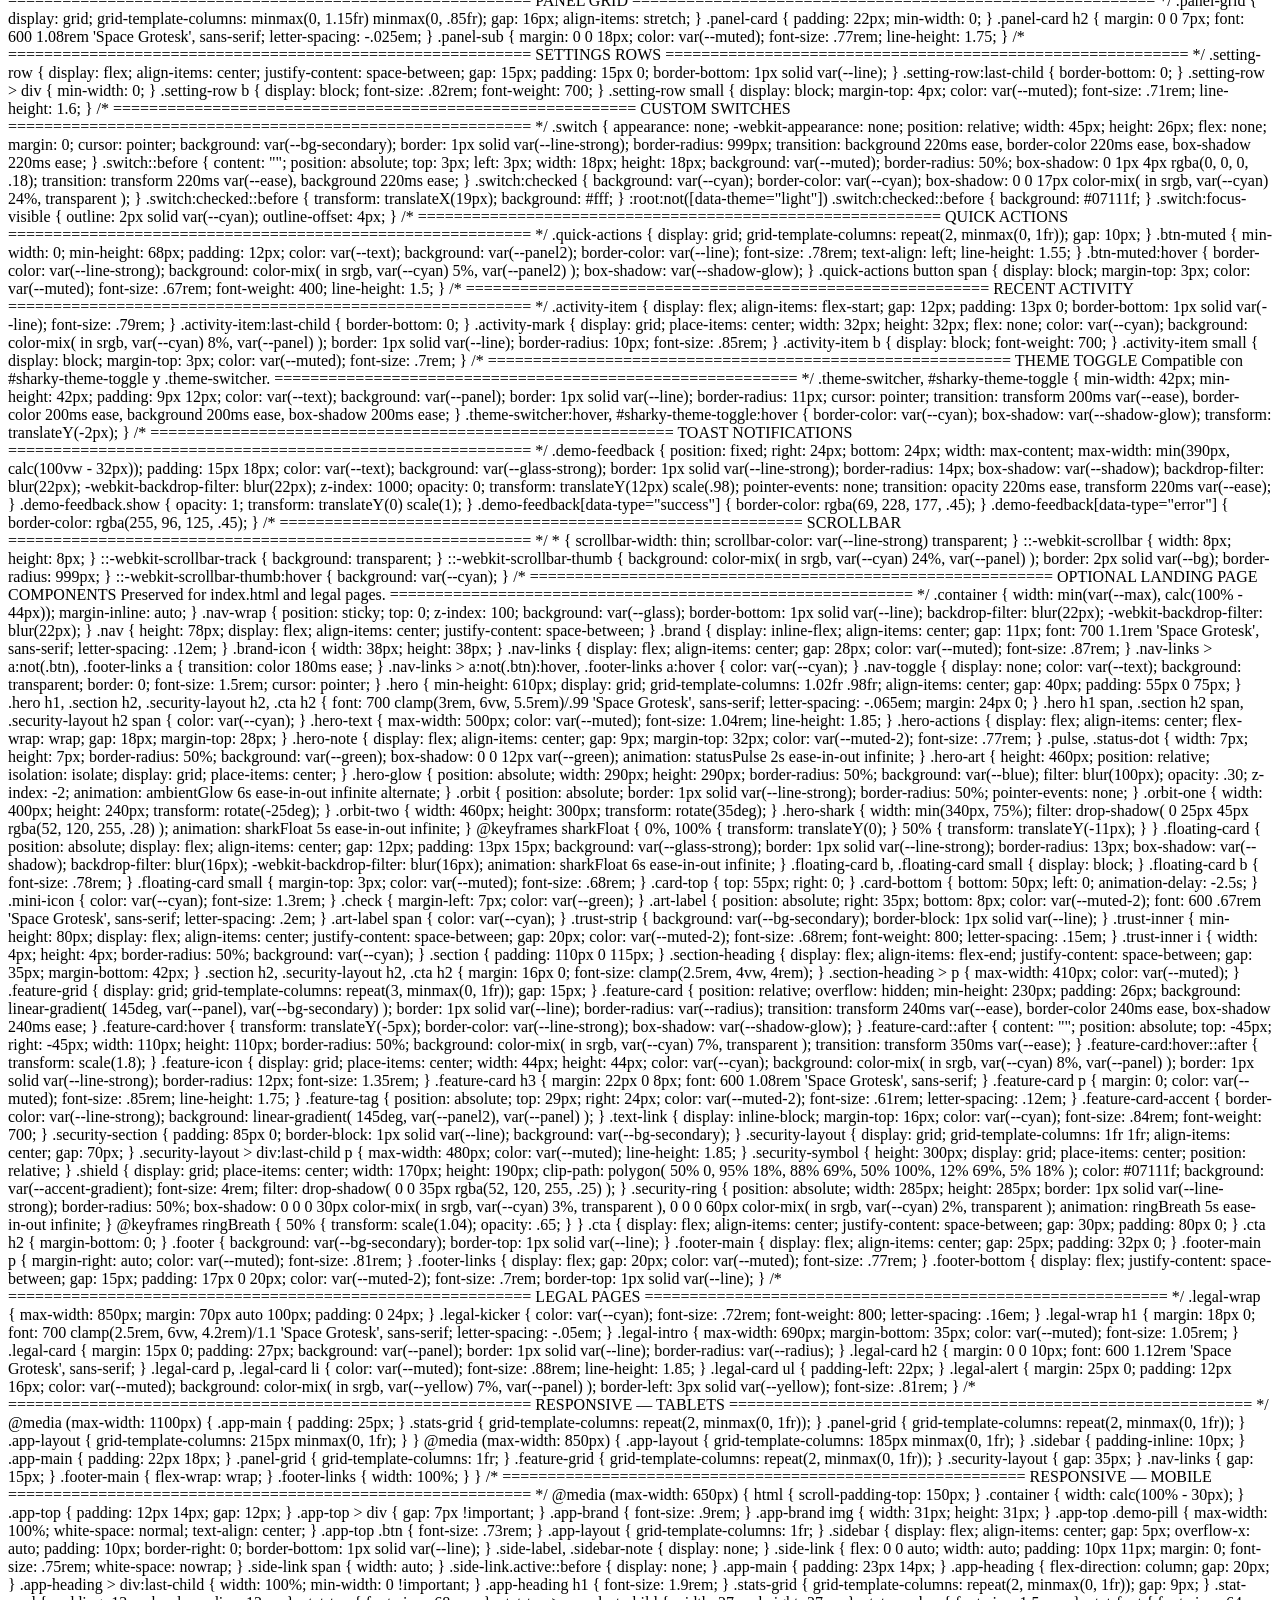
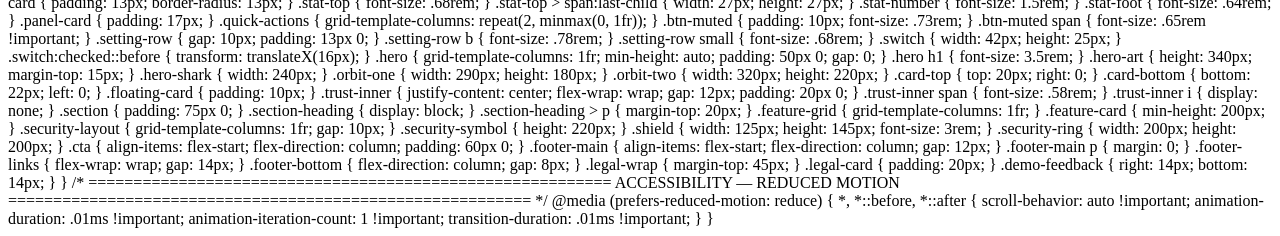
==== commit 4efcc537: "Update dashboard.html" ====
--- a/dashboard.html
+++ b/dashboard.html
@@ -1,457 +1,2531 @@
-```html
-<!doctype html>
-<html lang="es">
-<head>
-    <meta charset="utf-8">
-    <meta name="viewport" content="width=device-width, initial-scale=1">
-    <meta name="theme-color" content="#07111f">
-
-    <title>Dashboard — Sharky</title>
-
-    <link rel="icon" href="shark.svg" type="image/svg+xml">
-    <link rel="stylesheet" href="styles.css">
-</head>
-
-<body class="app-shell">
-
-<header class="app-top">
-    <a class="app-brand" href="index.html">
-        <img src="shark.svg" alt="Sharky">
-        <span>SHARKY<span class="brand-light">.</span></span>
-    </a>
-
-    <div style="display:flex;align-items:center;gap:12px;flex-wrap:wrap">
-        <span class="demo-pill" id="discord-status">
-            Comprobando conexión...
-        </span>
-
-        <button
-            class="btn btn-small"
-            id="discord-login"
-            type="button"
-            onclick="window.location.href='https://sharkydashboardapi.onrender.com/login'">
-            Iniciar sesión con Discord
-        </button>
-
-        <button
-            class="btn btn-small btn-outline"
-            id="discord-logout"
-            type="button"
-            data-discord-logout
-            hidden>
-            Cerrar sesión
-        </button>
-
-        <a class="btn btn-small btn-outline" href="index.html">
-            ← Sitio web
-        </a>
-    </div>
-</header>
-
-<div class="app-layout">
-
-    <aside class="sidebar">
-
-        <div class="side-label">WORKSPACE</div>
-
-        <button class="side-link active" data-section-link="overview">
-            <span>▦</span> Resumen
-        </button>
-
-        <button class="side-link" data-section-link="security-settings">
-            <span>◈</span> Seguridad
-        </button>
-
-        <button class="side-link" data-section-link="moderation-settings">
-            <span>⌁</span> Moderación
-        </button>
-
-        <button class="side-link" data-section-link="quick-panel">
-            <span>⚙</span> Herramientas
-        </button>
-
-        <div class="side-label" style="margin-top:25px">
-            PREFERENCIAS
-        </div>
-
-        <button class="side-link" data-section-link="preferences">
-            <span>◎</span> Preferencias
-        </button>
-
-        <div class="sidebar-note">
-            <b style="color:#c9dbe8">Sharky Control Center</b>
-            <br>
-            Administra tu comunidad desde un único panel.
-        </div>
-
-    </aside>
-
-    <main class="app-main">
-
-        <div class="app-heading" id="overview">
-
-            <div>
-                <div class="eyebrow">CENTRO DE CONTROL</div>
-
-                <h1>Dashboard</h1>
-
-                <p>
-                    Administra la seguridad y la moderación de tus servidores.
-                </p>
-            </div>
-
-            <div style="min-width:220px">
-                <label
-                    for="server-select"
-                    style="display:block;font-size:.8rem;color:#9bb0c4;margin-bottom:8px">
-                    Servidor de Discord
-                </label>
-
-                <select
-                    class="server-select"
-                    id="server-select"
-                    data-discord-servers
-                    aria-label="Seleccionar servidor"
-                    style="max-width:100%;width:100%">
-                    <option value="">
-                        Inicia sesión para consultar tus servidores
-                    </option>
-                </select>
-            </div>
-
-        </div>
-
-        <div class="notice" id="dashboard-notice">
-            <b>Bienvenido a Sharky.</b>
-            Inicia sesión con Discord para consultar los servidores
-            que puedes administrar.
-        </div>
-
-        <div
-            style="display:flex;align-items:center;gap:12px;margin-bottom:22px"
-            data-discord-user
-            hidden>
-
-            <img
-                data-discord-avatar
-                alt="Avatar de Discord"
-                width="42"
-                height="42"
-                style="border-radius:50%;object-fit:cover"
-                hidden>
-
-            <div>
-                <div style="font-size:.75rem;color:#91a8bd">
-                    SESIÓN ACTIVA
-                </div>
-
-                <strong data-discord-username></strong>
-            </div>
-
-        </div>
-
-        <div class="stats-grid">
-
-            <article class="stat-card">
-                <div class="stat-top">
-                    <span>Miembros</span>
-                    <span>♙</span>
-                </div>
-
-                <div class="stat-number" id="member-count">—</div>
-
-                <div class="stat-foot">
-                    Se actualizará al conectar las estadísticas.
-                </div>
-            </article>
-
-            <article class="stat-card">
-                <div class="stat-top">
-                    <span>Acciones de moderación</span>
-                    <span>⌁</span>
-                </div>
-
-                <div class="stat-number" id="moderation-count">—</div>
-
-                <div class="stat-foot">
-                    Historial pendiente de conexión.
-                </div>
-            </article>
-
-            <article class="stat-card">
-                <div class="stat-top">
-                    <span>Alertas de seguridad</span>
-                    <span>◈</span>
-                </div>
-
-                <div class="stat-number" id="security-count">—</div>
-
-                <div class="stat-foot">
-                    Sin datos ficticios.
-                </div>
-            </article>
-
-            <article class="stat-card">
-                <div class="stat-top">
-                    <span>Estado de Sharky</span>
-                    <span>●</span>
-                </div>
-
-                <div
-                    class="stat-number"
-                    id="bot-status"
-                    style="font-size:1.35rem">
-                    Sin verificar
-                </div>
-
-                <div class="stat-foot">
-                    El estado real requiere consultar el bot.
-                </div>
-            </article>
-
-        </div>
-
-        <div class="panel-grid">
-
-            <section class="panel-card" id="security-settings">
-
-                <h2>Escudo de seguridad</h2>
-
-                <p class="panel-sub">
-                    Estos controles son preferencias locales de demostración.
-                    Todavía no modifican la configuración del bot.
-                </p>
-
-                <div class="setting-row">
-                    <div>
-                        <b>Filtro de enlaces</b>
-                        <small>Control de enlaces no permitidos.</small>
-                    </div>
-
-                    <input
-                        class="switch"
-                        type="checkbox"
-                        data-setting="links"
-                        data-label="Filtro de enlaces"
-                        checked
-                        aria-label="Filtro de enlaces">
-                </div>
-
-                <div class="setting-row">
-                    <div>
-                        <b>Protección antispam</b>
-                        <small>Detección de mensajes repetidos.</small>
-                    </div>
-
-                    <input
-                        class="switch"
-                        type="checkbox"
-                        data-setting="spam"
-                        data-label="Antispam"
-                        checked
-                        aria-label="Protección antispam">
-                </div>
-
-                <div class="setting-row">
-                    <div>
-                        <b>Modo anti-raid</b>
-                        <small>Protección frente a entradas masivas.</small>
-                    </div>
-
-                    <input
-                        class="switch"
-                        type="checkbox"
-                        data-setting="raid"
-                        data-label="Modo anti-raid"
-                        aria-label="Modo anti-raid">
-                </div>
-
-                <div class="setting-row">
-                    <div>
-                        <b>Filtro de palabras</b>
-                        <small>Moderación de frases configuradas.</small>
-                    </div>
-
-                    <input
-                        class="switch"
-                        type="checkbox"
-                        data-setting="words"
-                        data-label="Filtro de palabras"
-                        checked
-                        aria-label="Filtro de palabras">
-                </div>
-
-            </section>
-
-            <section class="panel-card" id="quick-panel">
-
-                <h2>Herramientas rápidas</h2>
-
-                <p class="panel-sub">
-                    Accesos rápidos de la interfaz.
-                </p>
-
-                <div class="quick-actions">
-
-                    <button
-                        class="btn-muted"
-                        data-demo-action="Las herramientas de moderación todavía están en desarrollo.">
-                        ⌁ Moderación
-                        <span>Herramientas de administración</span>
-                    </button>
-
-                    <button
-                        class="btn-muted"
-                        data-demo-action="La configuración de seguridad todavía no está conectada al bot.">
-                        ◈ Seguridad
-                        <span>Protecciones del servidor</span>
-                    </button>
-
-                    <button
-                        class="btn-muted"
-                        data-demo-action="El registro de auditoría estará disponible cuando conectemos el backend.">
-                        ▤ Registros
-                        <span>Historial de actividad</span>
-                    </button>
-
-                    <button
-                        class="btn-muted"
-                        data-demo-action="El asistente de configuración todavía está en desarrollo.">
-                        ⚙ Configurar
-                        <span>Configuración del servidor</span>
-                    </button>
-
-                </div>
-
-                <div style="margin-top:20px">
-
-                    <label
-                        for="demo-lang"
-                        style="font-size:.8rem;color:#9bb0c4;display:block;margin-bottom:8px">
-                        Idioma del panel
-                    </label>
-
-                    <select
-                        id="demo-lang"
-                        class="input-control"
-                        data-language
-                        style="width:100%">
-
-                        <option value="es">Español</option>
-                        <option value="en">English</option>
-                        <option value="fr">Français</option>
-                        <option value="pt">Português</option>
-
-                    </select>
-
-                </div>
-
-            </section>
-
-            <section class="panel-card" id="moderation-settings">
-
-                <h2>Preferencias de moderación</h2>
-
-                <p class="panel-sub">
-                    Preferencias locales de la interfaz.
-                </p>
-
-                <div class="setting-row">
-                    <div>
-                        <b>Confirmar acciones delicadas</b>
-                        <small>Solicitar confirmación antes de acciones críticas.</small>
-                    </div>
-
-                    <input
-                        class="switch"
-                        type="checkbox"
-                        data-setting="confirm"
-                        data-label="Confirmación de acciones"
-                        checked
-                        aria-label="Confirmar acciones delicadas">
-                </div>
-
-                <div class="setting-row">
-                    <div>
-                        <b>Registro de moderación</b>
-                        <small>Guardar un historial de acciones.</small>
-                    </div>
-
-                    <input
-                        class="switch"
-                        type="checkbox"
-                        data-setting="logs"
-                        data-label="Registro de moderación"
-                        checked
-                        aria-label="Registro de moderación">
-                </div>
-
-                <div class="setting-row">
-                    <div>
-                        <b>Notificaciones de actividad</b>
-                        <small>Preferencia visual de notificaciones.</small>
-                    </div>
-
-                    <input
-                        class="switch"
-                        type="checkbox"
-                        data-setting="notifications"
-                        data-label="Notificaciones"
-                        aria-label="Notificaciones de actividad">
-                </div>
-
-            </section>
-
-            <section class="panel-card" id="preferences">
-
-                <h2>Actividad reciente</h2>
-
-                <p class="panel-sub">
-                    El historial real estará disponible al conectar los registros.
-                </p>
-
-                <div class="activity-item">
-                    <span class="activity-mark">✓</span>
-
-                    <div>
-                        <b>Dashboard preparado</b>
-                        <small>Interfaz de Sharky.</small>
-                    </div>
-                </div>
-
-                <div class="activity-item">
-                    <span class="activity-mark">⌁</span>
-
-                    <div>
-                        <b>Conexión con Discord</b>
-                        <small>Pendiente de verificar.</small>
-                    </div>
-                </div>
-
-                <div class="activity-item">
-                    <span class="activity-mark">◈</span>
-
-                    <div>
-                        <b>Protecciones del servidor</b>
-                        <small>Pendientes de conectar al bot.</small>
-                    </div>
-                </div>
-
-            </section>
-
-        </div>
-
-        <p style="color:#607d94;font-size:.72rem;margin-top:25px">
-            Sharky Megalodon · Dashboard.
-            Nunca introduzcas tu token de bot en esta página.
-        </p>
-
-    </main>
-
-</div>
-
-<script src="app.js"></script>
-
-</body>
-</html>
-```
+@import url('https://fonts.googleapis.com/css2?family=DM+Sans:wght@400;500;600;700;800&family=Space+Grotesk:wght@400;500;600;700&display=swap');
+
+/* ==========================================================
+   SHARKY MEGALODON — PREMIUM DASHBOARD DESIGN SYSTEM
+   Compatible con el dashboard.html actual.
+   Temas: negro/azul y blanco/morado.
+   ========================================================== */
+
+:root {
+    color-scheme: dark;
+
+    --bg: #05070d;
+    --bg-secondary: #090e19;
+    --panel: #0c1321;
+    --panel2: #101b2d;
+
+    --text: #edf5ff;
+    --muted: #9aacc4;
+    --muted-2: #71849f;
+
+    --cyan: #43cfff;
+    --blue: #3478ff;
+    --purple: #8d78ff;
+    --green: #45e4b1;
+    --red: #ff607d;
+    --yellow: #ffd16e;
+
+    --line: rgba(145, 184, 230, .13);
+    --line-strong: rgba(67, 207, 255, .34);
+
+    --glass: rgba(8, 13, 24, .84);
+    --glass-strong: rgba(12, 20, 35, .96);
+
+    --shadow:
+        0 18px 55px rgba(0, 0, 0, .30);
+
+    --shadow-glow:
+        0 0 28px rgba(52, 120, 255, .12);
+
+    --accent-gradient:
+        linear-gradient(120deg, #43cfff, #3478ff);
+
+    --radius-sm: 10px;
+    --radius: 16px;
+    --radius-lg: 23px;
+
+    --max: 1160px;
+    --ease: cubic-bezier(.2, .8, .2, 1);
+
+    --duration: 220ms;
+}
+
+/* ==========================================================
+   LIGHT MODE — WHITE / PURPLE
+   Activated by: <html data-theme="light">
+   ========================================================== */
+
+:root[data-theme="light"] {
+    color-scheme: light;
+
+    --bg: #f7f6ff;
+    --bg-secondary: #f0edff;
+    --panel: #ffffff;
+    --panel2: #f8f6ff;
+
+    --text: #20143c;
+    --muted: #655779;
+    --muted-2: #887a9d;
+
+    --cyan: #7950e8;
+    --blue: #6840d9;
+    --purple: #8b5cf6;
+    --green: #087f63;
+    --red: #d83258;
+    --yellow: #946400;
+
+    --line: rgba(94, 59, 153, .12);
+    --line-strong: rgba(121, 80, 232, .32);
+
+    --glass: rgba(255, 255, 255, .86);
+    --glass-strong: rgba(255, 255, 255, .97);
+
+    --shadow:
+        0 16px 48px rgba(66, 39, 120, .09);
+
+    --shadow-glow:
+        0 0 28px rgba(121, 80, 232, .10);
+
+    --accent-gradient:
+        linear-gradient(120deg, #a78bfa, #7045e8);
+}
+
+/* ==========================================================
+   RESET AND GLOBAL
+   ========================================================== */
+
+* {
+    box-sizing: border-box;
+}
+
+html {
+    scroll-behavior: smooth;
+    scroll-padding-top: 100px;
+}
+
+body {
+    margin: 0;
+    min-height: 100vh;
+
+    background: var(--bg);
+    color: var(--text);
+
+    font-family: 'DM Sans', sans-serif;
+    line-height: 1.6;
+
+    transition:
+        background-color .35s ease,
+        color .35s ease;
+}
+
+::selection {
+    background: var(--cyan);
+    color: #080b14;
+}
+
+button,
+input,
+select,
+textarea {
+    font: inherit;
+}
+
+button,
+a,
+select,
+input {
+    -webkit-tap-highlight-color: transparent;
+}
+
+button {
+    color: inherit;
+}
+
+button:focus-visible,
+a:focus-visible,
+select:focus-visible,
+input:focus-visible {
+    outline: 2px solid var(--cyan);
+    outline-offset: 4px;
+}
+
+a {
+    color: inherit;
+    text-decoration: none;
+}
+
+button:disabled {
+    opacity: .55;
+    cursor: not-allowed;
+    transform: none !important;
+}
+
+img {
+    max-width: 100%;
+}
+
+[hidden] {
+    display: none !important;
+}
+
+/* ==========================================================
+   ANIMATED BACKGROUND
+   ========================================================== */
+
+.app-shell {
+    position: relative;
+    isolation: isolate;
+    min-height: 100vh;
+    overflow-x: clip;
+
+    background:
+        radial-gradient(
+            ellipse at 90% 0%,
+            rgba(35, 101, 255, .15),
+            transparent 36%
+        ),
+        radial-gradient(
+            ellipse at 5% 60%,
+            rgba(25, 196, 255, .055),
+            transparent 35%
+        ),
+        var(--bg);
+}
+
+.app-shell::before {
+    content: "";
+    position: fixed;
+    inset: 0;
+
+    z-index: -1;
+    pointer-events: none;
+
+    background-image:
+        linear-gradient(
+            rgba(93, 163, 255, .035) 1px,
+            transparent 1px
+        ),
+        linear-gradient(
+            90deg,
+            rgba(93, 163, 255, .035) 1px,
+            transparent 1px
+        );
+
+    background-size: 34px 34px;
+
+    mask-image:
+        linear-gradient(
+            to bottom,
+            black,
+            transparent 88%
+        );
+
+    animation: gridDrift 28s linear infinite;
+}
+
+.app-shell::after {
+    content: "";
+    position: fixed;
+
+    width: 380px;
+    height: 380px;
+
+    top: -220px;
+    right: -150px;
+
+    border-radius: 50%;
+
+    background: var(--blue);
+    filter: blur(150px);
+
+    opacity: .10;
+    pointer-events: none;
+    z-index: -1;
+
+    animation: ambientGlow 12s ease-in-out infinite alternate;
+}
+
+@keyframes gridDrift {
+    from {
+        background-position: 0 0;
+    }
+
+    to {
+        background-position: 34px 34px;
+    }
+}
+
+@keyframes ambientGlow {
+    from {
+        transform: translate(0, 0) scale(1);
+        opacity: .07;
+    }
+
+    to {
+        transform: translate(-60px, 70px) scale(1.3);
+        opacity: .16;
+    }
+}
+
+:root[data-theme="light"] .app-shell {
+    background:
+        radial-gradient(
+            ellipse at 90% 0%,
+            rgba(139, 92, 246, .11),
+            transparent 37%
+        ),
+        radial-gradient(
+            ellipse at 5% 55%,
+            rgba(167, 139, 250, .09),
+            transparent 36%
+        ),
+        var(--bg);
+}
+
+:root[data-theme="light"] .app-shell::before {
+    background-image:
+        linear-gradient(
+            rgba(121, 80, 232, .045) 1px,
+            transparent 1px
+        ),
+        linear-gradient(
+            90deg,
+            rgba(121, 80, 232, .045) 1px,
+            transparent 1px
+        );
+}
+
+:root[data-theme="light"] .app-shell::after {
+    opacity: .08;
+}
+
+/* ==========================================================
+   DASHBOARD HEADER
+   ========================================================== */
+
+.app-top {
+    min-height: 76px;
+
+    display: flex;
+    align-items: center;
+    justify-content: space-between;
+    gap: 16px;
+
+    padding: 13px 28px;
+
+    position: sticky;
+    top: 0;
+    z-index: 100;
+
+    background: var(--glass);
+    border-bottom: 1px solid var(--line);
+
+    backdrop-filter: blur(24px);
+    -webkit-backdrop-filter: blur(24px);
+
+    box-shadow: 0 5px 28px rgba(0, 0, 0, .06);
+
+    transition:
+        background var(--duration),
+        border-color var(--duration);
+}
+
+.app-brand {
+    display: inline-flex;
+    align-items: center;
+    gap: 11px;
+
+    flex-shrink: 0;
+
+    font: 700 1.04rem 'Space Grotesk', sans-serif;
+    letter-spacing: .14em;
+
+    transition: transform 220ms var(--ease);
+}
+
+.app-brand:hover {
+    transform: translateY(-1px);
+}
+
+.app-brand img {
+    width: 37px;
+    height: 37px;
+
+    object-fit: contain;
+
+    filter: drop-shadow(
+        0 0 13px rgba(67, 207, 255, .25)
+    );
+
+    transition:
+        filter 220ms ease,
+        transform 220ms var(--ease);
+}
+
+.app-brand:hover img {
+    transform: rotate(-5deg) scale(1.07);
+
+    filter: drop-shadow(
+        0 0 18px rgba(67, 207, 255, .48)
+    );
+}
+
+.brand-light {
+    color: var(--cyan);
+}
+
+/* ==========================================================
+   BUTTON SYSTEM
+   ========================================================== */
+
+.btn,
+.btn-muted,
+.theme-switcher {
+    position: relative;
+    isolation: isolate;
+    overflow: hidden;
+
+    display: inline-flex;
+    align-items: center;
+    justify-content: center;
+    gap: 9px;
+
+    border: 1px solid transparent;
+    border-radius: 11px;
+
+    font-weight: 700;
+    cursor: pointer;
+    user-select: none;
+
+    transition:
+        transform 200ms var(--ease),
+        box-shadow 200ms ease,
+        background 200ms ease,
+        border-color 200ms ease,
+        color 200ms ease;
+}
+
+/* Reflejo que recorre el botón */
+
+.btn::after,
+.btn-muted::after,
+.theme-switcher::after {
+    content: "";
+
+    position: absolute;
+    inset: 0;
+
+    z-index: -1;
+    pointer-events: none;
+
+    background: linear-gradient(
+        110deg,
+        transparent 20%,
+        rgba(255, 255, 255, .23) 48%,
+        transparent 76%
+    );
+
+    transform: translateX(-130%);
+    transition: transform 550ms var(--ease);
+}
+
+.btn:hover::after,
+.btn-muted:hover::after,
+.theme-switcher:hover::after {
+    transform: translateX(130%);
+}
+
+.btn:hover,
+.btn-muted:hover,
+.theme-switcher:hover {
+    transform: translateY(-2px);
+}
+
+.btn:active,
+.btn-muted:active,
+.theme-switcher:active {
+    transform: translateY(1px) scale(.975);
+}
+
+.btn {
+    padding: 12px 17px;
+    font-size: .86rem;
+}
+
+.btn-small {
+    padding: 9px 13px;
+    font-size: .78rem;
+    border-radius: 10px;
+}
+
+.btn-primary {
+    color: #06111e;
+    background: var(--accent-gradient);
+
+    border-color: transparent;
+
+    box-shadow:
+        0 7px 22px rgba(52, 120, 255, .18),
+        inset 0 1px rgba(255, 255, 255, .28);
+}
+
+.btn-primary:hover {
+    box-shadow:
+        0 10px 28px rgba(52, 120, 255, .27),
+        0 0 20px rgba(67, 207, 255, .12);
+}
+
+:root[data-theme="light"] .btn-primary {
+    color: #fff;
+
+    box-shadow:
+        0 7px 22px rgba(104, 64, 217, .17),
+        inset 0 1px rgba(255, 255, 255, .25);
+}
+
+.btn-outline {
+    background: var(--panel);
+    border-color: var(--line-strong);
+    color: var(--text);
+}
+
+.btn-outline:hover {
+    background: color-mix(in srgb, var(--cyan) 9%, var(--panel));
+    border-color: var(--cyan);
+
+    box-shadow: var(--shadow-glow);
+}
+
+.btn-quiet {
+    background: transparent;
+    color: var(--muted);
+}
+
+.btn-quiet:hover {
+    color: var(--cyan);
+}
+
+/* ==========================================================
+   DISCORD STATUS PILL
+   ========================================================== */
+
+.demo-pill {
+    display: inline-flex;
+    align-items: center;
+    justify-content: center;
+    gap: 8px;
+
+    padding: 7px 11px;
+
+    border: 1px solid var(--line-strong);
+    border-radius: 999px;
+
+    color: var(--cyan);
+    background: color-mix(in srgb, var(--cyan) 7%, var(--panel));
+
+    font-size: .69rem;
+    font-weight: 700;
+
+    white-space: nowrap;
+}
+
+.demo-pill::before {
+    content: "";
+
+    width: 7px;
+    height: 7px;
+
+    flex: none;
+    border-radius: 50%;
+
+    background: var(--yellow);
+    box-shadow: 0 0 10px currentColor;
+
+    animation: statusPulse 1.8s ease-in-out infinite;
+}
+
+@keyframes statusPulse {
+    0%, 100% {
+        opacity: 1;
+        transform: scale(1);
+    }
+
+    50% {
+        opacity: .55;
+        transform: scale(.8);
+    }
+}
+
+/* ==========================================================
+   DASHBOARD LAYOUT
+   ========================================================== */
+
+.app-layout {
+    display: grid;
+    grid-template-columns: 245px minmax(0, 1fr);
+
+    min-height: calc(100vh - 76px);
+}
+
+/* ==========================================================
+   SIDEBAR
+   ========================================================== */
+
+.sidebar {
+    position: relative;
+
+    padding: 26px 15px;
+
+    border-right: 1px solid var(--line);
+    background: rgba(7, 14, 26, .20);
+}
+
+:root[data-theme="light"] .sidebar {
+    background: rgba(255, 255, 255, .48);
+}
+
+.side-label {
+    padding: 10px 12px;
+
+    color: var(--muted-2);
+
+    font-size: .65rem;
+    font-weight: 800;
+    letter-spacing: .17em;
+}
+
+.side-link {
+    position: relative;
+
+    display: flex;
+    align-items: center;
+    gap: 12px;
+
+    width: 100%;
+    margin: 4px 0;
+    padding: 12px 13px;
+
+    color: var(--muted);
+    background: transparent;
+
+    border: 1px solid transparent;
+    border-radius: 11px;
+
+    font-family: inherit;
+    font-size: .84rem;
+    text-align: left;
+
+    cursor: pointer;
+
+    transition:
+        background 180ms ease,
+        color 180ms ease,
+        border-color 180ms ease,
+        transform 180ms var(--ease),
+        box-shadow 180ms ease;
+}
+
+.side-link span {
+    width: 22px;
+    flex: none;
+
+    color: var(--muted-2);
+
+    font-size: 1.02rem;
+    text-align: center;
+
+    transition: color 180ms ease;
+}
+
+.side-link:hover {
+    color: var(--text);
+
+    background: color-mix(
+        in srgb,
+        var(--cyan) 6%,
+        var(--panel)
+    );
+
+    border-color: var(--line);
+    transform: translateX(3px);
+}
+
+.side-link:hover span {
+    color: var(--cyan);
+}
+
+.side-link.active {
+    color: var(--cyan);
+
+    background: color-mix(
+        in srgb,
+        var(--cyan) 10%,
+        var(--panel)
+    );
+
+    border-color: var(--line-strong);
+
+    box-shadow:
+        inset 0 0 22px color-mix(
+            in srgb,
+            var(--cyan) 4%,
+            transparent
+        ),
+        0 4px 15px rgba(0, 0, 0, .035);
+}
+
+.side-link.active span {
+    color: var(--cyan);
+}
+
+.side-link.active::before {
+    content: "";
+
+    position: absolute;
+    left: -16px;
+    top: 8px;
+    bottom: 8px;
+
+    width: 3px;
+
+    border-radius: 0 4px 4px 0;
+    background: var(--cyan);
+
+    box-shadow: 0 0 15px var(--cyan);
+}
+
+.sidebar-note {
+    margin: 34px 6px 0;
+    padding: 15px;
+
+    color: var(--muted);
+
+    background: var(--glass);
+    border: 1px solid var(--line);
+    border-radius: 13px;
+
+    font-size: .74rem;
+    line-height: 1.75;
+
+    box-shadow: var(--shadow);
+}
+
+.sidebar-note b {
+    color: var(--text) !important;
+}
+
+/* ==========================================================
+   MAIN CONTENT
+   ========================================================== */
+
+.app-main {
+    min-width: 0;
+    padding: 35px;
+
+    animation: contentEnter .55s var(--ease) both;
+}
+
+@keyframes contentEnter {
+    from {
+        opacity: 0;
+        transform: translateY(10px);
+    }
+
+    to {
+        opacity: 1;
+        transform: translateY(0);
+    }
+}
+
+.app-heading {
+    display: flex;
+    justify-content: space-between;
+    align-items: flex-start;
+    gap: 25px;
+
+    margin-bottom: 27px;
+}
+
+.eyebrow {
+    display: flex;
+    align-items: center;
+    gap: 9px;
+
+    color: var(--cyan);
+
+    font-size: .69rem;
+    font-weight: 800;
+    letter-spacing: .17em;
+}
+
+.eyebrow::before {
+    content: "";
+
+    width: 18px;
+    height: 2px;
+
+    background: var(--cyan);
+    border-radius: 99px;
+
+    box-shadow: 0 0 10px var(--cyan);
+}
+
+.app-heading h1 {
+    margin: 13px 0 5px;
+
+    font: 700 clamp(1.8rem, 3vw, 2.4rem)/1.15
+        'Space Grotesk', sans-serif;
+
+    letter-spacing: -.055em;
+}
+
+.app-heading p {
+    margin: 0;
+
+    color: var(--muted);
+    font-size: .87rem;
+}
+
+/* ==========================================================
+   SELECTS AND INPUTS
+   ========================================================== */
+
+.server-select,
+.input-control {
+    width: 100%;
+    max-width: 100%;
+
+    padding: 11px 13px;
+
+    color: var(--text);
+    background: var(--panel);
+
+    border: 1px solid var(--line-strong);
+    border-radius: 11px;
+
+    font: inherit;
+    font-size: .82rem;
+
+    transition:
+        border-color 180ms ease,
+        box-shadow 180ms ease,
+        background 180ms ease;
+}
+
+.server-select:hover,
+.input-control:hover {
+    border-color: var(--cyan);
+}
+
+.server-select:focus,
+.input-control:focus {
+    outline: none;
+
+    border-color: var(--cyan);
+
+    box-shadow:
+        0 0 0 3px color-mix(
+            in srgb,
+            var(--cyan) 14%,
+            transparent
+        );
+}
+
+.server-select option,
+.input-control option {
+    color: var(--text);
+    background: var(--panel);
+}
+
+/* ==========================================================
+   NOTICE / WELCOME BANNER
+   ========================================================== */
+
+.notice {
+    position: relative;
+    overflow: hidden;
+
+    padding: 15px 17px;
+    margin-bottom: 21px;
+
+    color: var(--muted);
+
+    background: color-mix(
+        in srgb,
+        var(--cyan) 5%,
+        var(--panel)
+    );
+
+    border: 1px solid var(--line-strong);
+    border-radius: 13px;
+
+    font-size: .81rem;
+    line-height: 1.8;
+
+    animation: noticeEnter .4s var(--ease) both;
+}
+
+.notice::before {
+    content: "";
+
+    position: absolute;
+    left: 0;
+    top: 0;
+    bottom: 0;
+
+    width: 3px;
+
+    background: var(--cyan);
+    box-shadow: 0 0 14px var(--cyan);
+}
+
+.notice b {
+    color: var(--cyan);
+    margin-right: 4px;
+}
+
+@keyframes noticeEnter {
+    from {
+        opacity: 0;
+        transform: translateY(6px);
+    }
+
+    to {
+        opacity: 1;
+        transform: translateY(0);
+    }
+}
+
+/* ==========================================================
+   DISCORD USER PROFILE
+   ========================================================== */
+
+[data-discord-user] {
+    padding: 12px 15px;
+
+    background: var(--glass);
+    border: 1px solid var(--line);
+    border-radius: 14px;
+
+    box-shadow: var(--shadow);
+}
+
+[data-discord-avatar] {
+    border: 2px solid var(--line-strong);
+
+    box-shadow:
+        0 0 0 4px color-mix(
+            in srgb,
+            var(--cyan) 7%,
+            transparent
+        );
+}
+
+/* ==========================================================
+   STATISTICS GRID
+   ========================================================== */
+
+.stats-grid {
+    display: grid;
+    grid-template-columns: repeat(4, minmax(0, 1fr));
+
+    gap: 14px;
+    margin-bottom: 20px;
+}
+
+.stat-card,
+.panel-card {
+    position: relative;
+    overflow: hidden;
+
+    background: linear-gradient(
+        145deg,
+        var(--panel),
+        var(--bg-secondary)
+    );
+
+    border: 1px solid var(--line);
+    border-radius: var(--radius);
+
+    box-shadow:
+        0 5px 20px rgba(0, 0, 0, .04);
+
+    transition:
+        transform 240ms var(--ease),
+        border-color 240ms ease,
+        box-shadow 240ms ease,
+        background 240ms ease;
+}
+
+/* Línea superior luminosa */
+
+.stat-card::before,
+.panel-card::before {
+    content: "";
+
+    position: absolute;
+    top: 0;
+    left: 12%;
+    right: 12%;
+
+    height: 1px;
+
+    background: linear-gradient(
+        90deg,
+        transparent,
+        var(--cyan),
+        transparent
+    );
+
+    opacity: .42;
+    pointer-events: none;
+
+    transition: opacity 220ms ease;
+}
+
+/* Reflejo diagonal 2D */
+
+.stat-card::after,
+.panel-card::after {
+    content: "";
+
+    position: absolute;
+    top: -80%;
+    left: -70%;
+
+    width: 42%;
+    height: 260%;
+
+    pointer-events: none;
+
+    background: linear-gradient(
+        90deg,
+        transparent,
+        rgba(255, 255, 255, .025),
+        transparent
+    );
+
+    transform: rotate(25deg) translateX(-100%);
+    transition: transform 650ms var(--ease);
+}
+
+.stat-card:hover::after,
+.panel-card:hover::after {
+    transform: rotate(25deg) translateX(520%);
+}
+
+.stat-card {
+    padding: 19px;
+}
+
+.stat-card:hover,
+.panel-card:hover {
+    border-color: var(--line-strong);
+
+    box-shadow:
+        var(--shadow-glow),
+        0 12px 35px rgba(0, 0, 0, .07);
+}
+
+.stat-card:hover {
+    transform: translateY(-4px);
+}
+
+.stat-card:hover::before,
+.panel-card:hover::before {
+    opacity: .9;
+}
+
+.stat-top {
+    display: flex;
+    align-items: center;
+    justify-content: space-between;
+    gap: 8px;
+
+    color: var(--muted);
+    font-size: .74rem;
+}
+
+.stat-top > span:last-child {
+    display: grid;
+    place-items: center;
+
+    width: 31px;
+    height: 31px;
+
+    color: var(--cyan);
+
+    background: color-mix(
+        in srgb,
+        var(--cyan) 8%,
+        var(--panel)
+    );
+
+    border: 1px solid var(--line);
+    border-radius: 9px;
+
+    font-size: .95rem;
+}
+
+.stat-number {
+    margin: 13px 0 3px;
+
+    font: 700 1.85rem/1.2
+        'Space Grotesk', sans-serif;
+
+    letter-spacing: -.055em;
+    overflow-wrap: anywhere;
+}
+
+.stat-foot {
+    color: var(--muted-2);
+    font-size: .67rem;
+    line-height: 1.6;
+}
+
+/* ==========================================================
+   PANEL GRID
+   ========================================================== */
+
+.panel-grid {
+    display: grid;
+    grid-template-columns: minmax(0, 1.15fr) minmax(0, .85fr);
+
+    gap: 16px;
+    align-items: stretch;
+}
+
+.panel-card {
+    padding: 22px;
+    min-width: 0;
+}
+
+.panel-card h2 {
+    margin: 0 0 7px;
+
+    font: 600 1.08rem
+        'Space Grotesk', sans-serif;
+
+    letter-spacing: -.025em;
+}
+
+.panel-sub {
+    margin: 0 0 18px;
+
+    color: var(--muted);
+    font-size: .77rem;
+    line-height: 1.75;
+}
+
+/* ==========================================================
+   SETTINGS ROWS
+   ========================================================== */
+
+.setting-row {
+    display: flex;
+    align-items: center;
+    justify-content: space-between;
+    gap: 15px;
+
+    padding: 15px 0;
+
+    border-bottom: 1px solid var(--line);
+}
+
+.setting-row:last-child {
+    border-bottom: 0;
+}
+
+.setting-row > div {
+    min-width: 0;
+}
+
+.setting-row b {
+    display: block;
+
+    font-size: .82rem;
+    font-weight: 700;
+}
+
+.setting-row small {
+    display: block;
+
+    margin-top: 4px;
+
+    color: var(--muted);
+    font-size: .71rem;
+    line-height: 1.6;
+}
+
+/* ==========================================================
+   CUSTOM SWITCHES
+   ========================================================== */
+
+.switch {
+    appearance: none;
+    -webkit-appearance: none;
+
+    position: relative;
+
+    width: 45px;
+    height: 26px;
+
+    flex: none;
+
+    margin: 0;
+
+    cursor: pointer;
+
+    background: var(--bg-secondary);
+    border: 1px solid var(--line-strong);
+    border-radius: 999px;
+
+    transition:
+        background 220ms ease,
+        border-color 220ms ease,
+        box-shadow 220ms ease;
+}
+
+.switch::before {
+    content: "";
+
+    position: absolute;
+    top: 3px;
+    left: 3px;
+
+    width: 18px;
+    height: 18px;
+
+    background: var(--muted);
+    border-radius: 50%;
+
+    box-shadow: 0 1px 4px rgba(0, 0, 0, .18);
+
+    transition:
+        transform 220ms var(--ease),
+        background 220ms ease;
+}
+
+.switch:checked {
+    background: var(--cyan);
+    border-color: var(--cyan);
+
+    box-shadow:
+        0 0 17px color-mix(
+            in srgb,
+            var(--cyan) 24%,
+            transparent
+        );
+}
+
+.switch:checked::before {
+    transform: translateX(19px);
+    background: #fff;
+}
+
+:root:not([data-theme="light"]) .switch:checked::before {
+    background: #07111f;
+}
+
+.switch:focus-visible {
+    outline: 2px solid var(--cyan);
+    outline-offset: 4px;
+}
+
+/* ==========================================================
+   QUICK ACTIONS
+   ========================================================== */
+
+.quick-actions {
+    display: grid;
+    grid-template-columns: repeat(2, minmax(0, 1fr));
+
+    gap: 10px;
+}
+
+.btn-muted {
+    min-width: 0;
+    min-height: 68px;
+
+    padding: 12px;
+
+    color: var(--text);
+    background: var(--panel2);
+    border-color: var(--line);
+
+    font-size: .78rem;
+    text-align: left;
+    line-height: 1.55;
+}
+
+.btn-muted:hover {
+    border-color: var(--line-strong);
+
+    background: color-mix(
+        in srgb,
+        var(--cyan) 5%,
+        var(--panel2)
+    );
+
+    box-shadow: var(--shadow-glow);
+}
+
+.quick-actions button span {
+    display: block;
+
+    margin-top: 3px;
+
+    color: var(--muted);
+    font-size: .67rem;
+    font-weight: 400;
+    line-height: 1.5;
+}
+
+/* ==========================================================
+   RECENT ACTIVITY
+   ========================================================== */
+
+.activity-item {
+    display: flex;
+    align-items: flex-start;
+    gap: 12px;
+
+    padding: 13px 0;
+
+    border-bottom: 1px solid var(--line);
+
+    font-size: .79rem;
+}
+
+.activity-item:last-child {
+    border-bottom: 0;
+}
+
+.activity-mark {
+    display: grid;
+    place-items: center;
+
+    width: 32px;
+    height: 32px;
+
+    flex: none;
+
+    color: var(--cyan);
+
+    background: color-mix(
+        in srgb,
+        var(--cyan) 8%,
+        var(--panel)
+    );
+
+    border: 1px solid var(--line);
+    border-radius: 10px;
+
+    font-size: .85rem;
+}
+
+.activity-item b {
+    display: block;
+    font-weight: 700;
+}
+
+.activity-item small {
+    display: block;
+
+    margin-top: 3px;
+
+    color: var(--muted);
+    font-size: .7rem;
+}
+
+/* ==========================================================
+   THEME TOGGLE
+   Compatible con #sharky-theme-toggle y .theme-switcher.
+   ========================================================== */
+
+.theme-switcher,
+#sharky-theme-toggle {
+    min-width: 42px;
+    min-height: 42px;
+
+    padding: 9px 12px;
+
+    color: var(--text);
+    background: var(--panel);
+
+    border: 1px solid var(--line);
+    border-radius: 11px;
+
+    cursor: pointer;
+
+    transition:
+        transform 200ms var(--ease),
+        border-color 200ms ease,
+        background 200ms ease,
+        box-shadow 200ms ease;
+}
+
+.theme-switcher:hover,
+#sharky-theme-toggle:hover {
+    border-color: var(--cyan);
+    box-shadow: var(--shadow-glow);
+
+    transform: translateY(-2px);
+}
+
+/* ==========================================================
+   TOAST NOTIFICATIONS
+   ========================================================== */
+
+.demo-feedback {
+    position: fixed;
+    right: 24px;
+    bottom: 24px;
+
+    width: max-content;
+    max-width: min(390px, calc(100vw - 32px));
+
+    padding: 15px 18px;
+
+    color: var(--text);
+    background: var(--glass-strong);
+
+    border: 1px solid var(--line-strong);
+    border-radius: 14px;
+
+    box-shadow: var(--shadow);
+
+    backdrop-filter: blur(22px);
+    -webkit-backdrop-filter: blur(22px);
+
+    z-index: 1000;
+
+    opacity: 0;
+    transform: translateY(12px) scale(.98);
+
+    pointer-events: none;
+
+    transition:
+        opacity 220ms ease,
+        transform 220ms var(--ease);
+}
+
+.demo-feedback.show {
+    opacity: 1;
+    transform: translateY(0) scale(1);
+}
+
+.demo-feedback[data-type="success"] {
+    border-color: rgba(69, 228, 177, .45);
+}
+
+.demo-feedback[data-type="error"] {
+    border-color: rgba(255, 96, 125, .45);
+}
+
+/* ==========================================================
+   SCROLLBAR
+   ========================================================== */
+
+* {
+    scrollbar-width: thin;
+    scrollbar-color: var(--line-strong) transparent;
+}
+
+::-webkit-scrollbar {
+    width: 8px;
+    height: 8px;
+}
+
+::-webkit-scrollbar-track {
+    background: transparent;
+}
+
+::-webkit-scrollbar-thumb {
+    background: color-mix(
+        in srgb,
+        var(--cyan) 24%,
+        var(--panel)
+    );
+
+    border: 2px solid var(--bg);
+    border-radius: 999px;
+}
+
+::-webkit-scrollbar-thumb:hover {
+    background: var(--cyan);
+}
+
+/* ==========================================================
+   OPTIONAL LANDING PAGE COMPONENTS
+   Preserved for index.html and legal pages.
+   ========================================================== */
+
+.container {
+    width: min(var(--max), calc(100% - 44px));
+    margin-inline: auto;
+}
+
+.nav-wrap {
+    position: sticky;
+    top: 0;
+    z-index: 100;
+
+    background: var(--glass);
+    border-bottom: 1px solid var(--line);
+
+    backdrop-filter: blur(22px);
+    -webkit-backdrop-filter: blur(22px);
+}
+
+.nav {
+    height: 78px;
+
+    display: flex;
+    align-items: center;
+    justify-content: space-between;
+}
+
+.brand {
+    display: inline-flex;
+    align-items: center;
+    gap: 11px;
+
+    font: 700 1.1rem 'Space Grotesk', sans-serif;
+    letter-spacing: .12em;
+}
+
+.brand-icon {
+    width: 38px;
+    height: 38px;
+}
+
+.nav-links {
+    display: flex;
+    align-items: center;
+    gap: 28px;
+
+    color: var(--muted);
+    font-size: .87rem;
+}
+
+.nav-links > a:not(.btn),
+.footer-links a {
+    transition: color 180ms ease;
+}
+
+.nav-links > a:not(.btn):hover,
+.footer-links a:hover {
+    color: var(--cyan);
+}
+
+.nav-toggle {
+    display: none;
+
+    color: var(--text);
+    background: transparent;
+    border: 0;
+
+    font-size: 1.5rem;
+    cursor: pointer;
+}
+
+.hero {
+    min-height: 610px;
+
+    display: grid;
+    grid-template-columns: 1.02fr .98fr;
+    align-items: center;
+    gap: 40px;
+
+    padding: 55px 0 75px;
+}
+
+.hero h1,
+.section h2,
+.security-layout h2,
+.cta h2 {
+    font: 700 clamp(3rem, 6vw, 5.5rem)/.99
+        'Space Grotesk', sans-serif;
+
+    letter-spacing: -.065em;
+    margin: 24px 0;
+}
+
+.hero h1 span,
+.section h2 span,
+.security-layout h2 span {
+    color: var(--cyan);
+}
+
+.hero-text {
+    max-width: 500px;
+
+    color: var(--muted);
+    font-size: 1.04rem;
+    line-height: 1.85;
+}
+
+.hero-actions {
+    display: flex;
+    align-items: center;
+    flex-wrap: wrap;
+    gap: 18px;
+
+    margin-top: 28px;
+}
+
+.hero-note {
+    display: flex;
+    align-items: center;
+    gap: 9px;
+
+    margin-top: 32px;
+
+    color: var(--muted-2);
+    font-size: .77rem;
+}
+
+.pulse,
+.status-dot {
+    width: 7px;
+    height: 7px;
+
+    border-radius: 50%;
+
+    background: var(--green);
+    box-shadow: 0 0 12px var(--green);
+
+    animation: statusPulse 2s ease-in-out infinite;
+}
+
+.hero-art {
+    height: 460px;
+
+    position: relative;
+    isolation: isolate;
+
+    display: grid;
+    place-items: center;
+}
+
+.hero-glow {
+    position: absolute;
+
+    width: 290px;
+    height: 290px;
+
+    border-radius: 50%;
+
+    background: var(--blue);
+    filter: blur(100px);
+
+    opacity: .30;
+    z-index: -2;
+
+    animation: ambientGlow 6s ease-in-out infinite alternate;
+}
+
+.orbit {
+    position: absolute;
+
+    border: 1px solid var(--line-strong);
+    border-radius: 50%;
+
+    pointer-events: none;
+}
+
+.orbit-one {
+    width: 400px;
+    height: 240px;
+
+    transform: rotate(-25deg);
+}
+
+.orbit-two {
+    width: 460px;
+    height: 300px;
+
+    transform: rotate(35deg);
+}
+
+.hero-shark {
+    width: min(340px, 75%);
+
+    filter: drop-shadow(
+        0 25px 45px rgba(52, 120, 255, .28)
+    );
+
+    animation: sharkFloat 5s ease-in-out infinite;
+}
+
+@keyframes sharkFloat {
+    0%, 100% {
+        transform: translateY(0);
+    }
+
+    50% {
+        transform: translateY(-11px);
+    }
+}
+
+.floating-card {
+    position: absolute;
+
+    display: flex;
+    align-items: center;
+    gap: 12px;
+
+    padding: 13px 15px;
+
+    background: var(--glass-strong);
+
+    border: 1px solid var(--line-strong);
+    border-radius: 13px;
+
+    box-shadow: var(--shadow);
+
+    backdrop-filter: blur(16px);
+    -webkit-backdrop-filter: blur(16px);
+
+    animation: sharkFloat 6s ease-in-out infinite;
+}
+
+.floating-card b,
+.floating-card small {
+    display: block;
+}
+
+.floating-card b {
+    font-size: .78rem;
+}
+
+.floating-card small {
+    margin-top: 3px;
+
+    color: var(--muted);
+    font-size: .68rem;
+}
+
+.card-top {
+    top: 55px;
+    right: 0;
+}
+
+.card-bottom {
+    bottom: 50px;
+    left: 0;
+
+    animation-delay: -2.5s;
+}
+
+.mini-icon {
+    color: var(--cyan);
+    font-size: 1.3rem;
+}
+
+.check {
+    margin-left: 7px;
+    color: var(--green);
+}
+
+.art-label {
+    position: absolute;
+    right: 35px;
+    bottom: 8px;
+
+    color: var(--muted-2);
+
+    font: 600 .67rem 'Space Grotesk', sans-serif;
+    letter-spacing: .2em;
+}
+
+.art-label span {
+    color: var(--cyan);
+}
+
+.trust-strip {
+    background: var(--bg-secondary);
+    border-block: 1px solid var(--line);
+}
+
+.trust-inner {
+    min-height: 80px;
+
+    display: flex;
+    align-items: center;
+    justify-content: space-between;
+    gap: 20px;
+
+    color: var(--muted-2);
+
+    font-size: .68rem;
+    font-weight: 800;
+    letter-spacing: .15em;
+}
+
+.trust-inner i {
+    width: 4px;
+    height: 4px;
+
+    border-radius: 50%;
+    background: var(--cyan);
+}
+
+.section {
+    padding: 110px 0 115px;
+}
+
+.section-heading {
+    display: flex;
+    align-items: flex-end;
+    justify-content: space-between;
+    gap: 35px;
+
+    margin-bottom: 42px;
+}
+
+.section h2,
+.security-layout h2,
+.cta h2 {
+    margin: 16px 0;
+
+    font-size: clamp(2.5rem, 4vw, 4rem);
+}
+
+.section-heading > p {
+    max-width: 410px;
+
+    color: var(--muted);
+}
+
+.feature-grid {
+    display: grid;
+    grid-template-columns: repeat(3, minmax(0, 1fr));
+    gap: 15px;
+}
+
+.feature-card {
+    position: relative;
+    overflow: hidden;
+
+    min-height: 230px;
+    padding: 26px;
+
+    background: linear-gradient(
+        145deg,
+        var(--panel),
+        var(--bg-secondary)
+    );
+
+    border: 1px solid var(--line);
+    border-radius: var(--radius);
+
+    transition:
+        transform 240ms var(--ease),
+        border-color 240ms ease,
+        box-shadow 240ms ease;
+}
+
+.feature-card:hover {
+    transform: translateY(-5px);
+
+    border-color: var(--line-strong);
+    box-shadow: var(--shadow-glow);
+}
+
+.feature-card::after {
+    content: "";
+
+    position: absolute;
+    top: -45px;
+    right: -45px;
+
+    width: 110px;
+    height: 110px;
+
+    border-radius: 50%;
+
+    background: color-mix(
+        in srgb,
+        var(--cyan) 7%,
+        transparent
+    );
+
+    transition: transform 350ms var(--ease);
+}
+
+.feature-card:hover::after {
+    transform: scale(1.8);
+}
+
+.feature-icon {
+    display: grid;
+    place-items: center;
+
+    width: 44px;
+    height: 44px;
+
+    color: var(--cyan);
+
+    background: color-mix(
+        in srgb,
+        var(--cyan) 8%,
+        var(--panel)
+    );
+
+    border: 1px solid var(--line-strong);
+    border-radius: 12px;
+
+    font-size: 1.35rem;
+}
+
+.feature-card h3 {
+    margin: 22px 0 8px;
+
+    font: 600 1.08rem 'Space Grotesk', sans-serif;
+}
+
+.feature-card p {
+    margin: 0;
+
+    color: var(--muted);
+
+    font-size: .85rem;
+    line-height: 1.75;
+}
+
+.feature-tag {
+    position: absolute;
+    top: 29px;
+    right: 24px;
+
+    color: var(--muted-2);
+
+    font-size: .61rem;
+    letter-spacing: .12em;
+}
+
+.feature-card-accent {
+    border-color: var(--line-strong);
+    background: linear-gradient(
+        145deg,
+        var(--panel2),
+        var(--panel)
+    );
+}
+
+.text-link {
+    display: inline-block;
+
+    margin-top: 16px;
+
+    color: var(--cyan);
+    font-size: .84rem;
+    font-weight: 700;
+}
+
+.security-section {
+    padding: 85px 0;
+
+    border-block: 1px solid var(--line);
+
+    background: var(--bg-secondary);
+}
+
+.security-layout {
+    display: grid;
+    grid-template-columns: 1fr 1fr;
+    align-items: center;
+    gap: 70px;
+}
+
+.security-layout > div:last-child p {
+    max-width: 480px;
+
+    color: var(--muted);
+    line-height: 1.85;
+}
+
+.security-symbol {
+    height: 300px;
+
+    display: grid;
+    place-items: center;
+
+    position: relative;
+}
+
+.shield {
+    display: grid;
+    place-items: center;
+
+    width: 170px;
+    height: 190px;
+
+    clip-path: polygon(
+        50% 0,
+        95% 18%,
+        88% 69%,
+        50% 100%,
+        12% 69%,
+        5% 18%
+    );
+
+    color: #07111f;
+
+    background: var(--accent-gradient);
+
+    font-size: 4rem;
+
+    filter: drop-shadow(
+        0 0 35px rgba(52, 120, 255, .25)
+    );
+}
+
+.security-ring {
+    position: absolute;
+
+    width: 285px;
+    height: 285px;
+
+    border: 1px solid var(--line-strong);
+    border-radius: 50%;
+
+    box-shadow:
+        0 0 0 30px color-mix(
+            in srgb,
+            var(--cyan) 3%,
+            transparent
+        ),
+        0 0 0 60px color-mix(
+            in srgb,
+            var(--cyan) 2%,
+            transparent
+        );
+
+    animation: ringBreath 5s ease-in-out infinite;
+}
+
+@keyframes ringBreath {
+    50% {
+        transform: scale(1.04);
+        opacity: .65;
+    }
+}
+
+.cta {
+    display: flex;
+    align-items: center;
+    justify-content: space-between;
+    gap: 30px;
+
+    padding: 80px 0;
+}
+
+.cta h2 {
+    margin-bottom: 0;
+}
+
+.footer {
+    background: var(--bg-secondary);
+    border-top: 1px solid var(--line);
+}
+
+.footer-main {
+    display: flex;
+    align-items: center;
+    gap: 25px;
+
+    padding: 32px 0;
+}
+
+.footer-main p {
+    margin-right: auto;
+
+    color: var(--muted);
+    font-size: .81rem;
+}
+
+.footer-links {
+    display: flex;
+    gap: 20px;
+
+    color: var(--muted);
+    font-size: .77rem;
+}
+
+.footer-bottom {
+    display: flex;
+    justify-content: space-between;
+    gap: 15px;
+
+    padding: 17px 0 20px;
+
+    color: var(--muted-2);
+    font-size: .7rem;
+
+    border-top: 1px solid var(--line);
+}
+
+/* ==========================================================
+   LEGAL PAGES
+   ========================================================== */
+
+.legal-wrap {
+    max-width: 850px;
+
+    margin: 70px auto 100px;
+    padding: 0 24px;
+}
+
+.legal-kicker {
+    color: var(--cyan);
+
+    font-size: .72rem;
+    font-weight: 800;
+    letter-spacing: .16em;
+}
+
+.legal-wrap h1 {
+    margin: 18px 0;
+
+    font: 700 clamp(2.5rem, 6vw, 4.2rem)/1.1
+        'Space Grotesk', sans-serif;
+
+    letter-spacing: -.05em;
+}
+
+.legal-intro {
+    max-width: 690px;
+
+    margin-bottom: 35px;
+
+    color: var(--muted);
+    font-size: 1.05rem;
+}
+
+.legal-card {
+    margin: 15px 0;
+    padding: 27px;
+
+    background: var(--panel);
+    border: 1px solid var(--line);
+    border-radius: var(--radius);
+}
+
+.legal-card h2 {
+    margin: 0 0 10px;
+
+    font: 600 1.12rem 'Space Grotesk', sans-serif;
+}
+
+.legal-card p,
+.legal-card li {
+    color: var(--muted);
+
+    font-size: .88rem;
+    line-height: 1.85;
+}
+
+.legal-card ul {
+    padding-left: 22px;
+}
+
+.legal-alert {
+    margin: 25px 0;
+    padding: 12px 16px;
+
+    color: var(--muted);
+
+    background: color-mix(
+        in srgb,
+        var(--yellow) 7%,
+        var(--panel)
+    );
+
+    border-left: 3px solid var(--yellow);
+
+    font-size: .81rem;
+}
+
+/* ==========================================================
+   RESPONSIVE — TABLETS
+   ========================================================== */
+
+@media (max-width: 1100px) {
+    .app-main {
+        padding: 25px;
+    }
+
+    .stats-grid {
+        grid-template-columns: repeat(2, minmax(0, 1fr));
+    }
+
+    .panel-grid {
+        grid-template-columns: repeat(2, minmax(0, 1fr));
+    }
+
+    .app-layout {
+        grid-template-columns: 215px minmax(0, 1fr);
+    }
+}
+
+@media (max-width: 850px) {
+    .app-layout {
+        grid-template-columns: 185px minmax(0, 1fr);
+    }
+
+    .sidebar {
+        padding-inline: 10px;
+    }
+
+    .app-main {
+        padding: 22px 18px;
+    }
+
+    .panel-grid {
+        grid-template-columns: 1fr;
+    }
+
+    .feature-grid {
+        grid-template-columns: repeat(2, minmax(0, 1fr));
+    }
+
+    .security-layout {
+        gap: 35px;
+    }
+
+    .nav-links {
+        gap: 15px;
+    }
+
+    .footer-main {
+        flex-wrap: wrap;
+    }
+
+    .footer-links {
+        width: 100%;
+    }
+}
+
+/* ==========================================================
+   RESPONSIVE — MOBILE
+   ========================================================== */
+
+@media (max-width: 650px) {
+    html {
+        scroll-padding-top: 150px;
+    }
+
+    .container {
+        width: calc(100% - 30px);
+    }
+
+    .app-top {
+        padding: 12px 14px;
+        gap: 12px;
+    }
+
+    .app-top > div {
+        gap: 7px !important;
+    }
+
+    .app-brand {
+        font-size: .9rem;
+    }
+
+    .app-brand img {
+        width: 31px;
+        height: 31px;
+    }
+
+    .app-top .demo-pill {
+        max-width: 100%;
+        white-space: normal;
+        text-align: center;
+    }
+
+    .app-top .btn {
+        font-size: .73rem;
+    }
+
+    .app-layout {
+        grid-template-columns: 1fr;
+    }
+
+    .sidebar {
+        display: flex;
+        align-items: center;
+        gap: 5px;
+
+        overflow-x: auto;
+
+        padding: 10px;
+
+        border-right: 0;
+        border-bottom: 1px solid var(--line);
+    }
+
+    .side-label,
+    .sidebar-note {
+        display: none;
+    }
+
+    .side-link {
+        flex: 0 0 auto;
+        width: auto;
+
+        padding: 10px 11px;
+        margin: 0;
+
+        font-size: .75rem;
+        white-space: nowrap;
+    }
+
+    .side-link span {
+        width: auto;
+    }
+
+    .side-link.active::before {
+        display: none;
+    }
+
+    .app-main {
+        padding: 23px 14px;
+    }
+
+    .app-heading {
+        flex-direction: column;
+        gap: 20px;
+    }
+
+    .app-heading > div:last-child {
+        width: 100%;
+        min-width: 0 !important;
+    }
+
+    .app-heading h1 {
+        font-size: 1.9rem;
+    }
+
+    .stats-grid {
+        grid-template-columns: repeat(2, minmax(0, 1fr));
+        gap: 9px;
+    }
+
+    .stat-card {
+        padding: 13px;
+        border-radius: 13px;
+    }
+
+    .stat-top {
+        font-size: .68rem;
+    }
+
+    .stat-top > span:last-child {
+        width: 27px;
+        height: 27px;
+    }
+
+    .stat-number {
+        font-size: 1.5rem;
+    }
+
+    .stat-foot {
+        font-size: .64rem;
+    }
+
+    .panel-card {
+        padding: 17px;
+    }
+
+    .quick-actions {
+        grid-template-columns: repeat(2, minmax(0, 1fr));
+    }
+
+    .btn-muted {
+        padding: 10px;
+        font-size: .73rem;
+    }
+
+    .btn-muted span {
+        font-size: .65rem !important;
+    }
+
+    .setting-row {
+        gap: 10px;
+        padding: 13px 0;
+    }
+
+    .setting-row b {
+        font-size: .78rem;
+    }
+
+    .setting-row small {
+        font-size: .68rem;
+    }
+
+    .switch {
+        width: 42px;
+        height: 25px;
+    }
+
+    .switch:checked::before {
+        transform: translateX(16px);
+    }
+
+    .hero {
+        grid-template-columns: 1fr;
+        min-height: auto;
+        padding: 50px 0;
+        gap: 0;
+    }
+
+    .hero h1 {
+        font-size: 3.5rem;
+    }
+
+    .hero-art {
+        height: 340px;
+        margin-top: 15px;
+    }
+
+    .hero-shark {
+        width: 240px;
+    }
+
+    .orbit-one {
+        width: 290px;
+        height: 180px;
+    }
+
+    .orbit-two {
+        width: 320px;
+        height: 220px;
+    }
+
+    .card-top {
+        top: 20px;
+        right: 0;
+    }
+
+    .card-bottom {
+        bottom: 22px;
+        left: 0;
+    }
+
+    .floating-card {
+        padding: 10px;
+    }
+
+    .trust-inner {
+        justify-content: center;
+        flex-wrap: wrap;
+        gap: 12px;
+
+        padding: 20px 0;
+    }
+
+    .trust-inner span {
+        font-size: .58rem;
+    }
+
+    .trust-inner i {
+        display: none;
+    }
+
+    .section {
+        padding: 75px 0;
+    }
+
+    .section-heading {
+        display: block;
+    }
+
+    .section-heading > p {
+        margin-top: 20px;
+    }
+
+    .feature-grid {
+        grid-template-columns: 1fr;
+    }
+
+    .feature-card {
+        min-height: 200px;
+    }
+
+    .security-layout {
+        grid-template-columns: 1fr;
+        gap: 10px;
+    }
+
+    .security-symbol {
+        height: 220px;
+    }
+
+    .shield {
+        width: 125px;
+        height: 145px;
+        font-size: 3rem;
+    }
+
+    .security-ring {
+        width: 200px;
+        height: 200px;
+    }
+
+    .cta {
+        align-items: flex-start;
+        flex-direction: column;
+        padding: 60px 0;
+    }
+
+    .footer-main {
+        align-items: flex-start;
+        flex-direction: column;
+        gap: 12px;
+    }
+
+    .footer-main p {
+        margin: 0;
+    }
+
+    .footer-links {
+        flex-wrap: wrap;
+        gap: 14px;
+    }
+
+    .footer-bottom {
+        flex-direction: column;
+        gap: 8px;
+    }
+
+    .legal-wrap {
+        margin-top: 45px;
+    }
+
+    .legal-card {
+        padding: 20px;
+    }
+
+    .demo-feedback {
+        right: 14px;
+        bottom: 14px;
+    }
+}
+
+/* ==========================================================
+   ACCESSIBILITY — REDUCED MOTION
+   ========================================================== */
+
+@media (prefers-reduced-motion: reduce) {
+    *,
+    *::before,
+    *::after {
+        scroll-behavior: auto !important;
+        animation-duration: .01ms !important;
+        animation-iteration-count: 1 !important;
+        transition-duration: .01ms !important;
+    }
+}
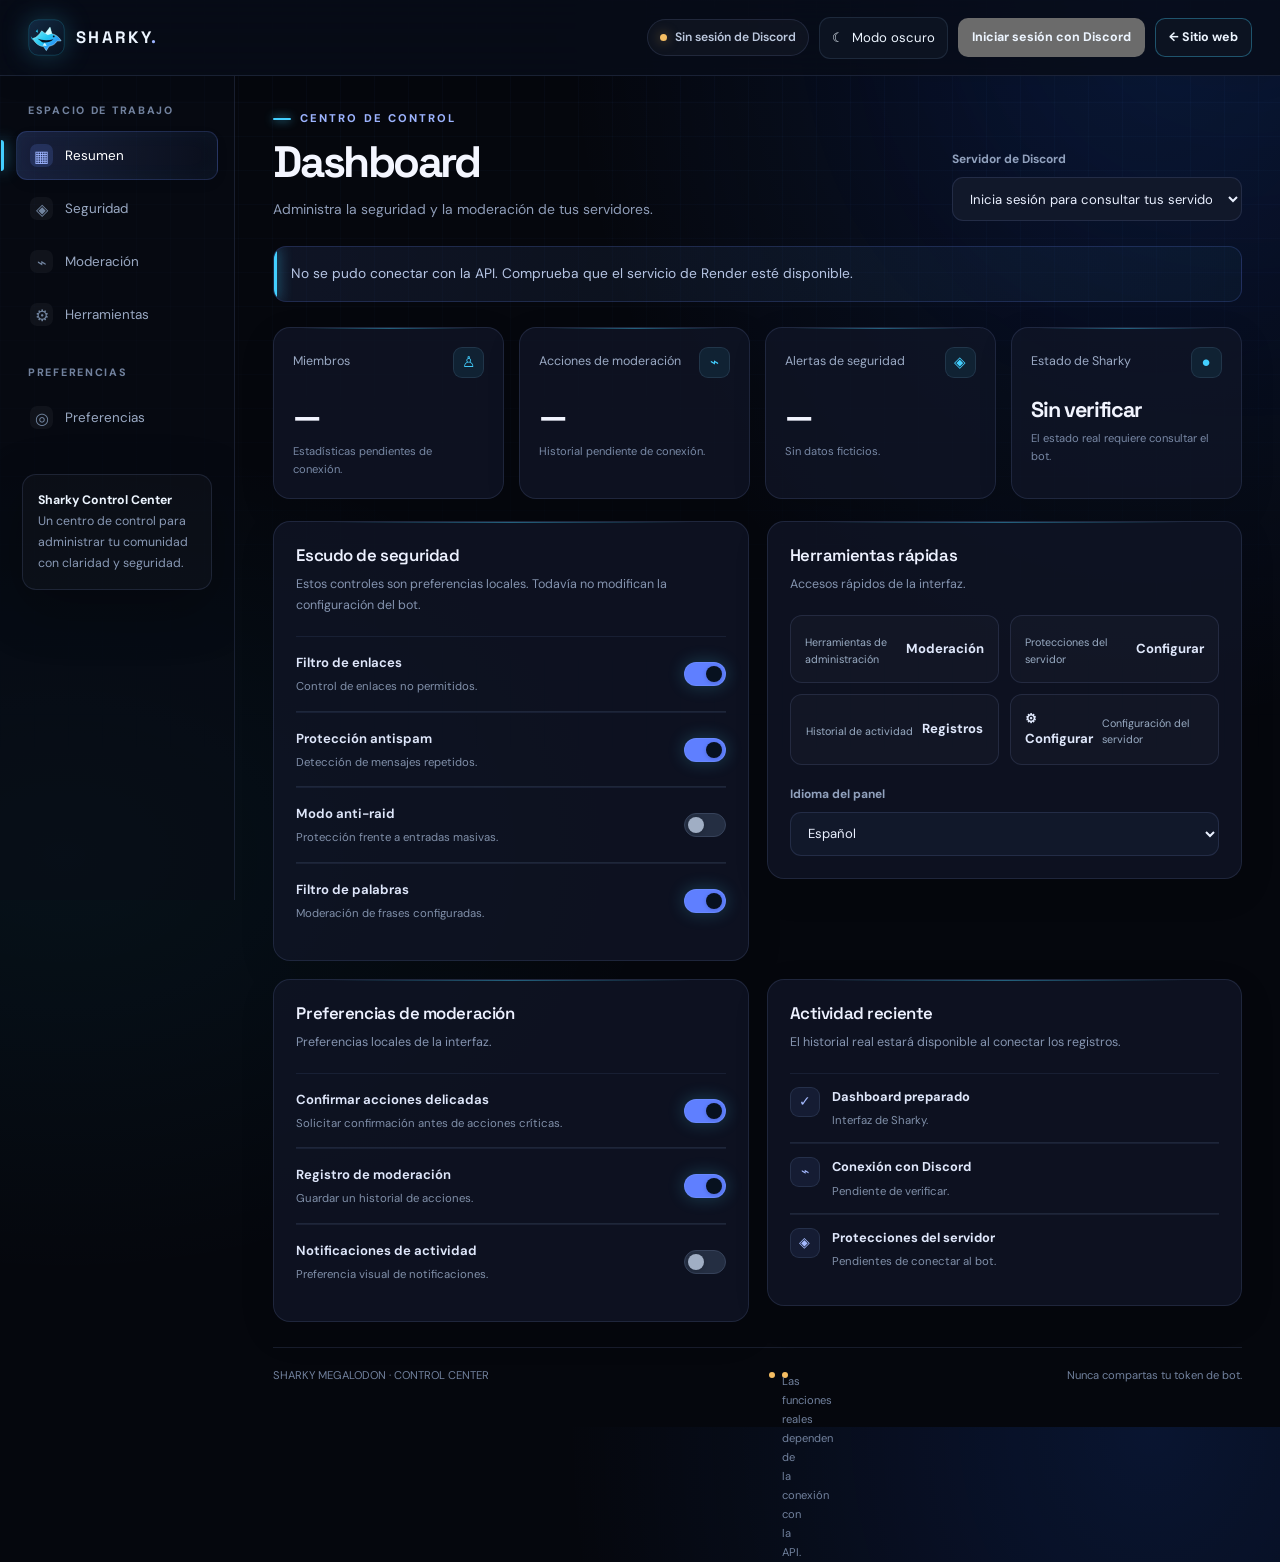
==== commit 2f1ab298: "Update dashboard.html" ====
--- a/dashboard.html
+++ b/dashboard.html
@@ -1,2531 +1,1088 @@
-@import url('https://fonts.googleapis.com/css2?family=DM+Sans:wght@400;500;600;700;800&family=Space+Grotesk:wght@400;500;600;700&display=swap');
-
-/* ==========================================================
-   SHARKY MEGALODON — PREMIUM DASHBOARD DESIGN SYSTEM
-   Compatible con el dashboard.html actual.
-   Temas: negro/azul y blanco/morado.
-   ========================================================== */
-
-:root {
-    color-scheme: dark;
-
-    --bg: #05070d;
-    --bg-secondary: #090e19;
-    --panel: #0c1321;
-    --panel2: #101b2d;
-
-    --text: #edf5ff;
-    --muted: #9aacc4;
-    --muted-2: #71849f;
-
-    --cyan: #43cfff;
-    --blue: #3478ff;
-    --purple: #8d78ff;
-    --green: #45e4b1;
-    --red: #ff607d;
-    --yellow: #ffd16e;
-
-    --line: rgba(145, 184, 230, .13);
-    --line-strong: rgba(67, 207, 255, .34);
-
-    --glass: rgba(8, 13, 24, .84);
-    --glass-strong: rgba(12, 20, 35, .96);
-
-    --shadow:
-        0 18px 55px rgba(0, 0, 0, .30);
-
-    --shadow-glow:
-        0 0 28px rgba(52, 120, 255, .12);
-
-    --accent-gradient:
-        linear-gradient(120deg, #43cfff, #3478ff);
-
-    --radius-sm: 10px;
-    --radius: 16px;
-    --radius-lg: 23px;
-
-    --max: 1160px;
-    --ease: cubic-bezier(.2, .8, .2, 1);
-
-    --duration: 220ms;
-}
-
-/* ==========================================================
-   LIGHT MODE — WHITE / PURPLE
-   Activated by: <html data-theme="light">
-   ========================================================== */
-
-:root[data-theme="light"] {
-    color-scheme: light;
-
-    --bg: #f7f6ff;
-    --bg-secondary: #f0edff;
-    --panel: #ffffff;
-    --panel2: #f8f6ff;
-
-    --text: #20143c;
-    --muted: #655779;
-    --muted-2: #887a9d;
-
-    --cyan: #7950e8;
-    --blue: #6840d9;
-    --purple: #8b5cf6;
-    --green: #087f63;
-    --red: #d83258;
-    --yellow: #946400;
-
-    --line: rgba(94, 59, 153, .12);
-    --line-strong: rgba(121, 80, 232, .32);
-
-    --glass: rgba(255, 255, 255, .86);
-    --glass-strong: rgba(255, 255, 255, .97);
-
-    --shadow:
-        0 16px 48px rgba(66, 39, 120, .09);
-
-    --shadow-glow:
-        0 0 28px rgba(121, 80, 232, .10);
-
-    --accent-gradient:
-        linear-gradient(120deg, #a78bfa, #7045e8);
-}
-
-/* ==========================================================
-   RESET AND GLOBAL
-   ========================================================== */
-
-* {
-    box-sizing: border-box;
-}
-
-html {
-    scroll-behavior: smooth;
-    scroll-padding-top: 100px;
-}
-
-body {
-    margin: 0;
-    min-height: 100vh;
-
-    background: var(--bg);
-    color: var(--text);
-
-    font-family: 'DM Sans', sans-serif;
-    line-height: 1.6;
-
-    transition:
-        background-color .35s ease,
-        color .35s ease;
-}
-
-::selection {
-    background: var(--cyan);
-    color: #080b14;
-}
-
-button,
-input,
-select,
-textarea {
-    font: inherit;
-}
-
-button,
-a,
-select,
-input {
-    -webkit-tap-highlight-color: transparent;
-}
-
-button {
-    color: inherit;
-}
-
-button:focus-visible,
-a:focus-visible,
-select:focus-visible,
-input:focus-visible {
-    outline: 2px solid var(--cyan);
-    outline-offset: 4px;
-}
-
-a {
-    color: inherit;
-    text-decoration: none;
-}
-
-button:disabled {
-    opacity: .55;
-    cursor: not-allowed;
-    transform: none !important;
-}
-
-img {
-    max-width: 100%;
-}
-
-[hidden] {
-    display: none !important;
-}
-
-/* ==========================================================
-   ANIMATED BACKGROUND
-   ========================================================== */
-
-.app-shell {
-    position: relative;
-    isolation: isolate;
-    min-height: 100vh;
-    overflow-x: clip;
-
-    background:
-        radial-gradient(
-            ellipse at 90% 0%,
-            rgba(35, 101, 255, .15),
-            transparent 36%
-        ),
-        radial-gradient(
-            ellipse at 5% 60%,
-            rgba(25, 196, 255, .055),
-            transparent 35%
-        ),
-        var(--bg);
-}
-
-.app-shell::before {
-    content: "";
-    position: fixed;
-    inset: 0;
-
-    z-index: -1;
-    pointer-events: none;
-
-    background-image:
-        linear-gradient(
-            rgba(93, 163, 255, .035) 1px,
-            transparent 1px
-        ),
-        linear-gradient(
-            90deg,
-            rgba(93, 163, 255, .035) 1px,
-            transparent 1px
-        );
-
-    background-size: 34px 34px;
-
-    mask-image:
-        linear-gradient(
-            to bottom,
-            black,
-            transparent 88%
-        );
-
-    animation: gridDrift 28s linear infinite;
-}
-
-.app-shell::after {
-    content: "";
-    position: fixed;
-
-    width: 380px;
-    height: 380px;
-
-    top: -220px;
-    right: -150px;
-
-    border-radius: 50%;
-
-    background: var(--blue);
-    filter: blur(150px);
-
-    opacity: .10;
-    pointer-events: none;
-    z-index: -1;
-
-    animation: ambientGlow 12s ease-in-out infinite alternate;
-}
-
-@keyframes gridDrift {
-    from {
-        background-position: 0 0;
-    }
-
-    to {
-        background-position: 34px 34px;
-    }
-}
-
-@keyframes ambientGlow {
-    from {
-        transform: translate(0, 0) scale(1);
-        opacity: .07;
-    }
-
-    to {
-        transform: translate(-60px, 70px) scale(1.3);
-        opacity: .16;
-    }
-}
-
-:root[data-theme="light"] .app-shell {
-    background:
-        radial-gradient(
-            ellipse at 90% 0%,
-            rgba(139, 92, 246, .11),
-            transparent 37%
-        ),
-        radial-gradient(
-            ellipse at 5% 55%,
-            rgba(167, 139, 250, .09),
-            transparent 36%
-        ),
-        var(--bg);
-}
-
-:root[data-theme="light"] .app-shell::before {
-    background-image:
-        linear-gradient(
-            rgba(121, 80, 232, .045) 1px,
-            transparent 1px
-        ),
-        linear-gradient(
-            90deg,
-            rgba(121, 80, 232, .045) 1px,
-            transparent 1px
-        );
-}
-
-:root[data-theme="light"] .app-shell::after {
-    opacity: .08;
-}
-
-/* ==========================================================
-   DASHBOARD HEADER
-   ========================================================== */
-
-.app-top {
-    min-height: 76px;
-
-    display: flex;
-    align-items: center;
-    justify-content: space-between;
-    gap: 16px;
-
-    padding: 13px 28px;
-
-    position: sticky;
-    top: 0;
-    z-index: 100;
-
-    background: var(--glass);
-    border-bottom: 1px solid var(--line);
-
-    backdrop-filter: blur(24px);
-    -webkit-backdrop-filter: blur(24px);
-
-    box-shadow: 0 5px 28px rgba(0, 0, 0, .06);
-
-    transition:
-        background var(--duration),
-        border-color var(--duration);
-}
-
-.app-brand {
-    display: inline-flex;
-    align-items: center;
-    gap: 11px;
-
-    flex-shrink: 0;
-
-    font: 700 1.04rem 'Space Grotesk', sans-serif;
-    letter-spacing: .14em;
-
-    transition: transform 220ms var(--ease);
-}
-
-.app-brand:hover {
-    transform: translateY(-1px);
-}
-
-.app-brand img {
-    width: 37px;
-    height: 37px;
-
-    object-fit: contain;
-
-    filter: drop-shadow(
-        0 0 13px rgba(67, 207, 255, .25)
-    );
-
-    transition:
-        filter 220ms ease,
-        transform 220ms var(--ease);
-}
-
-.app-brand:hover img {
-    transform: rotate(-5deg) scale(1.07);
-
-    filter: drop-shadow(
-        0 0 18px rgba(67, 207, 255, .48)
-    );
-}
-
-.brand-light {
-    color: var(--cyan);
-}
-
-/* ==========================================================
-   BUTTON SYSTEM
-   ========================================================== */
-
-.btn,
-.btn-muted,
-.theme-switcher {
-    position: relative;
-    isolation: isolate;
-    overflow: hidden;
-
-    display: inline-flex;
-    align-items: center;
-    justify-content: center;
-    gap: 9px;
-
-    border: 1px solid transparent;
-    border-radius: 11px;
-
-    font-weight: 700;
-    cursor: pointer;
-    user-select: none;
-
-    transition:
-        transform 200ms var(--ease),
-        box-shadow 200ms ease,
-        background 200ms ease,
-        border-color 200ms ease,
-        color 200ms ease;
-}
-
-/* Reflejo que recorre el botón */
-
-.btn::after,
-.btn-muted::after,
-.theme-switcher::after {
-    content: "";
-
-    position: absolute;
-    inset: 0;
-
-    z-index: -1;
-    pointer-events: none;
-
-    background: linear-gradient(
-        110deg,
-        transparent 20%,
-        rgba(255, 255, 255, .23) 48%,
-        transparent 76%
-    );
-
-    transform: translateX(-130%);
-    transition: transform 550ms var(--ease);
-}
-
-.btn:hover::after,
-.btn-muted:hover::after,
-.theme-switcher:hover::after {
-    transform: translateX(130%);
-}
-
-.btn:hover,
-.btn-muted:hover,
-.theme-switcher:hover {
-    transform: translateY(-2px);
-}
-
-.btn:active,
-.btn-muted:active,
-.theme-switcher:active {
-    transform: translateY(1px) scale(.975);
-}
-
-.btn {
-    padding: 12px 17px;
-    font-size: .86rem;
-}
-
-.btn-small {
-    padding: 9px 13px;
-    font-size: .78rem;
-    border-radius: 10px;
-}
-
-.btn-primary {
-    color: #06111e;
-    background: var(--accent-gradient);
-
-    border-color: transparent;
-
-    box-shadow:
-        0 7px 22px rgba(52, 120, 255, .18),
-        inset 0 1px rgba(255, 255, 255, .28);
-}
-
-.btn-primary:hover {
-    box-shadow:
-        0 10px 28px rgba(52, 120, 255, .27),
-        0 0 20px rgba(67, 207, 255, .12);
-}
-
-:root[data-theme="light"] .btn-primary {
-    color: #fff;
-
-    box-shadow:
-        0 7px 22px rgba(104, 64, 217, .17),
-        inset 0 1px rgba(255, 255, 255, .25);
-}
-
-.btn-outline {
-    background: var(--panel);
-    border-color: var(--line-strong);
-    color: var(--text);
-}
-
-.btn-outline:hover {
-    background: color-mix(in srgb, var(--cyan) 9%, var(--panel));
-    border-color: var(--cyan);
-
-    box-shadow: var(--shadow-glow);
-}
-
-.btn-quiet {
-    background: transparent;
-    color: var(--muted);
-}
-
-.btn-quiet:hover {
-    color: var(--cyan);
-}
-
-/* ==========================================================
-   DISCORD STATUS PILL
-   ========================================================== */
-
-.demo-pill {
-    display: inline-flex;
-    align-items: center;
-    justify-content: center;
-    gap: 8px;
-
-    padding: 7px 11px;
-
-    border: 1px solid var(--line-strong);
-    border-radius: 999px;
-
-    color: var(--cyan);
-    background: color-mix(in srgb, var(--cyan) 7%, var(--panel));
-
-    font-size: .69rem;
-    font-weight: 700;
-
-    white-space: nowrap;
-}
-
-.demo-pill::before {
-    content: "";
-
-    width: 7px;
-    height: 7px;
-
-    flex: none;
-    border-radius: 50%;
-
-    background: var(--yellow);
-    box-shadow: 0 0 10px currentColor;
-
-    animation: statusPulse 1.8s ease-in-out infinite;
-}
-
-@keyframes statusPulse {
-    0%, 100% {
-        opacity: 1;
-        transform: scale(1);
-    }
-
-    50% {
-        opacity: .55;
-        transform: scale(.8);
-    }
-}
-
-/* ==========================================================
-   DASHBOARD LAYOUT
-   ========================================================== */
-
-.app-layout {
-    display: grid;
-    grid-template-columns: 245px minmax(0, 1fr);
-
-    min-height: calc(100vh - 76px);
-}
-
-/* ==========================================================
-   SIDEBAR
-   ========================================================== */
-
-.sidebar {
-    position: relative;
-
-    padding: 26px 15px;
-
-    border-right: 1px solid var(--line);
-    background: rgba(7, 14, 26, .20);
-}
-
-:root[data-theme="light"] .sidebar {
-    background: rgba(255, 255, 255, .48);
-}
-
-.side-label {
-    padding: 10px 12px;
-
-    color: var(--muted-2);
-
-    font-size: .65rem;
-    font-weight: 800;
-    letter-spacing: .17em;
-}
-
-.side-link {
-    position: relative;
-
-    display: flex;
-    align-items: center;
-    gap: 12px;
-
-    width: 100%;
-    margin: 4px 0;
-    padding: 12px 13px;
-
-    color: var(--muted);
-    background: transparent;
-
-    border: 1px solid transparent;
-    border-radius: 11px;
-
-    font-family: inherit;
-    font-size: .84rem;
-    text-align: left;
-
-    cursor: pointer;
-
-    transition:
-        background 180ms ease,
-        color 180ms ease,
-        border-color 180ms ease,
-        transform 180ms var(--ease),
-        box-shadow 180ms ease;
-}
-
-.side-link span {
-    width: 22px;
-    flex: none;
-
-    color: var(--muted-2);
-
-    font-size: 1.02rem;
-    text-align: center;
-
-    transition: color 180ms ease;
-}
-
-.side-link:hover {
-    color: var(--text);
-
-    background: color-mix(
-        in srgb,
-        var(--cyan) 6%,
-        var(--panel)
-    );
-
-    border-color: var(--line);
-    transform: translateX(3px);
-}
-
-.side-link:hover span {
-    color: var(--cyan);
-}
-
-.side-link.active {
-    color: var(--cyan);
-
-    background: color-mix(
-        in srgb,
-        var(--cyan) 10%,
-        var(--panel)
-    );
-
-    border-color: var(--line-strong);
-
-    box-shadow:
-        inset 0 0 22px color-mix(
-            in srgb,
-            var(--cyan) 4%,
-            transparent
-        ),
-        0 4px 15px rgba(0, 0, 0, .035);
-}
-
-.side-link.active span {
-    color: var(--cyan);
-}
-
-.side-link.active::before {
-    content: "";
-
-    position: absolute;
-    left: -16px;
-    top: 8px;
-    bottom: 8px;
-
-    width: 3px;
-
-    border-radius: 0 4px 4px 0;
-    background: var(--cyan);
-
-    box-shadow: 0 0 15px var(--cyan);
-}
-
-.sidebar-note {
-    margin: 34px 6px 0;
-    padding: 15px;
-
-    color: var(--muted);
-
-    background: var(--glass);
-    border: 1px solid var(--line);
-    border-radius: 13px;
-
-    font-size: .74rem;
-    line-height: 1.75;
-
-    box-shadow: var(--shadow);
-}
-
-.sidebar-note b {
-    color: var(--text) !important;
-}
-
-/* ==========================================================
-   MAIN CONTENT
-   ========================================================== */
-
-.app-main {
-    min-width: 0;
-    padding: 35px;
-
-    animation: contentEnter .55s var(--ease) both;
-}
-
-@keyframes contentEnter {
-    from {
-        opacity: 0;
-        transform: translateY(10px);
-    }
-
-    to {
-        opacity: 1;
-        transform: translateY(0);
-    }
-}
-
-.app-heading {
-    display: flex;
-    justify-content: space-between;
-    align-items: flex-start;
-    gap: 25px;
-
-    margin-bottom: 27px;
-}
-
-.eyebrow {
-    display: flex;
-    align-items: center;
-    gap: 9px;
-
-    color: var(--cyan);
-
-    font-size: .69rem;
-    font-weight: 800;
-    letter-spacing: .17em;
-}
-
-.eyebrow::before {
-    content: "";
-
-    width: 18px;
-    height: 2px;
-
-    background: var(--cyan);
-    border-radius: 99px;
-
-    box-shadow: 0 0 10px var(--cyan);
-}
-
-.app-heading h1 {
-    margin: 13px 0 5px;
-
-    font: 700 clamp(1.8rem, 3vw, 2.4rem)/1.15
-        'Space Grotesk', sans-serif;
-
-    letter-spacing: -.055em;
-}
-
-.app-heading p {
-    margin: 0;
-
-    color: var(--muted);
-    font-size: .87rem;
-}
-
-/* ==========================================================
-   SELECTS AND INPUTS
-   ========================================================== */
-
-.server-select,
-.input-control {
-    width: 100%;
-    max-width: 100%;
-
-    padding: 11px 13px;
-
-    color: var(--text);
-    background: var(--panel);
-
-    border: 1px solid var(--line-strong);
-    border-radius: 11px;
-
-    font: inherit;
-    font-size: .82rem;
-
-    transition:
-        border-color 180ms ease,
-        box-shadow 180ms ease,
-        background 180ms ease;
-}
-
-.server-select:hover,
-.input-control:hover {
-    border-color: var(--cyan);
-}
-
-.server-select:focus,
-.input-control:focus {
-    outline: none;
-
-    border-color: var(--cyan);
-
-    box-shadow:
-        0 0 0 3px color-mix(
-            in srgb,
-            var(--cyan) 14%,
-            transparent
-        );
-}
-
-.server-select option,
-.input-control option {
-    color: var(--text);
-    background: var(--panel);
-}
-
-/* ==========================================================
-   NOTICE / WELCOME BANNER
-   ========================================================== */
-
-.notice {
-    position: relative;
-    overflow: hidden;
-
-    padding: 15px 17px;
-    margin-bottom: 21px;
-
-    color: var(--muted);
-
-    background: color-mix(
-        in srgb,
-        var(--cyan) 5%,
-        var(--panel)
-    );
-
-    border: 1px solid var(--line-strong);
-    border-radius: 13px;
-
-    font-size: .81rem;
-    line-height: 1.8;
-
-    animation: noticeEnter .4s var(--ease) both;
-}
-
-.notice::before {
-    content: "";
-
-    position: absolute;
-    left: 0;
-    top: 0;
-    bottom: 0;
-
-    width: 3px;
-
-    background: var(--cyan);
-    box-shadow: 0 0 14px var(--cyan);
-}
-
-.notice b {
-    color: var(--cyan);
-    margin-right: 4px;
-}
-
-@keyframes noticeEnter {
-    from {
-        opacity: 0;
-        transform: translateY(6px);
-    }
-
-    to {
-        opacity: 1;
-        transform: translateY(0);
-    }
-}
-
-/* ==========================================================
-   DISCORD USER PROFILE
-   ========================================================== */
-
-[data-discord-user] {
-    padding: 12px 15px;
-
-    background: var(--glass);
-    border: 1px solid var(--line);
-    border-radius: 14px;
-
-    box-shadow: var(--shadow);
-}
-
-[data-discord-avatar] {
-    border: 2px solid var(--line-strong);
-
-    box-shadow:
-        0 0 0 4px color-mix(
-            in srgb,
-            var(--cyan) 7%,
-            transparent
-        );
-}
-
-/* ==========================================================
-   STATISTICS GRID
-   ========================================================== */
-
-.stats-grid {
-    display: grid;
-    grid-template-columns: repeat(4, minmax(0, 1fr));
-
-    gap: 14px;
-    margin-bottom: 20px;
-}
-
-.stat-card,
-.panel-card {
-    position: relative;
-    overflow: hidden;
-
-    background: linear-gradient(
-        145deg,
-        var(--panel),
-        var(--bg-secondary)
-    );
-
-    border: 1px solid var(--line);
-    border-radius: var(--radius);
-
-    box-shadow:
-        0 5px 20px rgba(0, 0, 0, .04);
-
-    transition:
-        transform 240ms var(--ease),
-        border-color 240ms ease,
-        box-shadow 240ms ease,
-        background 240ms ease;
-}
-
-/* Línea superior luminosa */
-
-.stat-card::before,
-.panel-card::before {
-    content: "";
-
-    position: absolute;
-    top: 0;
-    left: 12%;
-    right: 12%;
-
-    height: 1px;
-
-    background: linear-gradient(
-        90deg,
-        transparent,
-        var(--cyan),
-        transparent
-    );
-
-    opacity: .42;
-    pointer-events: none;
-
-    transition: opacity 220ms ease;
-}
-
-/* Reflejo diagonal 2D */
-
-.stat-card::after,
-.panel-card::after {
-    content: "";
-
-    position: absolute;
-    top: -80%;
-    left: -70%;
-
-    width: 42%;
-    height: 260%;
-
-    pointer-events: none;
-
-    background: linear-gradient(
-        90deg,
-        transparent,
-        rgba(255, 255, 255, .025),
-        transparent
-    );
-
-    transform: rotate(25deg) translateX(-100%);
-    transition: transform 650ms var(--ease);
-}
-
-.stat-card:hover::after,
-.panel-card:hover::after {
-    transform: rotate(25deg) translateX(520%);
-}
-
-.stat-card {
-    padding: 19px;
-}
-
-.stat-card:hover,
-.panel-card:hover {
-    border-color: var(--line-strong);
-
-    box-shadow:
-        var(--shadow-glow),
-        0 12px 35px rgba(0, 0, 0, .07);
-}
-
-.stat-card:hover {
-    transform: translateY(-4px);
-}
-
-.stat-card:hover::before,
-.panel-card:hover::before {
-    opacity: .9;
-}
-
-.stat-top {
-    display: flex;
-    align-items: center;
-    justify-content: space-between;
-    gap: 8px;
-
-    color: var(--muted);
-    font-size: .74rem;
-}
-
-.stat-top > span:last-child {
-    display: grid;
-    place-items: center;
-
-    width: 31px;
-    height: 31px;
-
-    color: var(--cyan);
-
-    background: color-mix(
-        in srgb,
-        var(--cyan) 8%,
-        var(--panel)
-    );
-
-    border: 1px solid var(--line);
-    border-radius: 9px;
-
-    font-size: .95rem;
-}
-
-.stat-number {
-    margin: 13px 0 3px;
-
-    font: 700 1.85rem/1.2
-        'Space Grotesk', sans-serif;
-
-    letter-spacing: -.055em;
-    overflow-wrap: anywhere;
-}
-
-.stat-foot {
-    color: var(--muted-2);
-    font-size: .67rem;
-    line-height: 1.6;
-}
-
-/* ==========================================================
-   PANEL GRID
-   ========================================================== */
-
-.panel-grid {
-    display: grid;
-    grid-template-columns: minmax(0, 1.15fr) minmax(0, .85fr);
-
-    gap: 16px;
-    align-items: stretch;
-}
-
-.panel-card {
-    padding: 22px;
-    min-width: 0;
-}
-
-.panel-card h2 {
-    margin: 0 0 7px;
-
-    font: 600 1.08rem
-        'Space Grotesk', sans-serif;
-
-    letter-spacing: -.025em;
-}
-
-.panel-sub {
-    margin: 0 0 18px;
-
-    color: var(--muted);
-    font-size: .77rem;
-    line-height: 1.75;
-}
-
-/* ==========================================================
-   SETTINGS ROWS
-   ========================================================== */
-
-.setting-row {
-    display: flex;
-    align-items: center;
-    justify-content: space-between;
-    gap: 15px;
-
-    padding: 15px 0;
-
-    border-bottom: 1px solid var(--line);
-}
-
-.setting-row:last-child {
-    border-bottom: 0;
-}
-
-.setting-row > div {
-    min-width: 0;
-}
-
-.setting-row b {
-    display: block;
-
-    font-size: .82rem;
-    font-weight: 700;
-}
-
-.setting-row small {
-    display: block;
-
-    margin-top: 4px;
-
-    color: var(--muted);
-    font-size: .71rem;
-    line-height: 1.6;
-}
-
-/* ==========================================================
-   CUSTOM SWITCHES
-   ========================================================== */
-
-.switch {
-    appearance: none;
-    -webkit-appearance: none;
-
-    position: relative;
-
-    width: 45px;
-    height: 26px;
-
-    flex: none;
-
-    margin: 0;
-
-    cursor: pointer;
-
-    background: var(--bg-secondary);
-    border: 1px solid var(--line-strong);
-    border-radius: 999px;
-
-    transition:
-        background 220ms ease,
-        border-color 220ms ease,
-        box-shadow 220ms ease;
-}
-
-.switch::before {
-    content: "";
-
-    position: absolute;
-    top: 3px;
-    left: 3px;
-
-    width: 18px;
-    height: 18px;
-
-    background: var(--muted);
-    border-radius: 50%;
-
-    box-shadow: 0 1px 4px rgba(0, 0, 0, .18);
-
-    transition:
-        transform 220ms var(--ease),
-        background 220ms ease;
-}
-
-.switch:checked {
-    background: var(--cyan);
-    border-color: var(--cyan);
-
-    box-shadow:
-        0 0 17px color-mix(
-            in srgb,
-            var(--cyan) 24%,
-            transparent
-        );
-}
-
-.switch:checked::before {
-    transform: translateX(19px);
-    background: #fff;
-}
-
-:root:not([data-theme="light"]) .switch:checked::before {
-    background: #07111f;
-}
-
-.switch:focus-visible {
-    outline: 2px solid var(--cyan);
-    outline-offset: 4px;
-}
-
-/* ==========================================================
-   QUICK ACTIONS
-   ========================================================== */
-
-.quick-actions {
-    display: grid;
-    grid-template-columns: repeat(2, minmax(0, 1fr));
-
-    gap: 10px;
-}
-
-.btn-muted {
-    min-width: 0;
-    min-height: 68px;
-
-    padding: 12px;
-
-    color: var(--text);
-    background: var(--panel2);
-    border-color: var(--line);
-
-    font-size: .78rem;
-    text-align: left;
-    line-height: 1.55;
-}
-
-.btn-muted:hover {
-    border-color: var(--line-strong);
-
-    background: color-mix(
-        in srgb,
-        var(--cyan) 5%,
-        var(--panel2)
-    );
-
-    box-shadow: var(--shadow-glow);
-}
-
-.quick-actions button span {
-    display: block;
-
-    margin-top: 3px;
-
-    color: var(--muted);
-    font-size: .67rem;
-    font-weight: 400;
-    line-height: 1.5;
-}
-
-/* ==========================================================
-   RECENT ACTIVITY
-   ========================================================== */
-
-.activity-item {
-    display: flex;
-    align-items: flex-start;
-    gap: 12px;
-
-    padding: 13px 0;
-
-    border-bottom: 1px solid var(--line);
-
-    font-size: .79rem;
-}
-
-.activity-item:last-child {
-    border-bottom: 0;
-}
-
-.activity-mark {
-    display: grid;
-    place-items: center;
-
-    width: 32px;
-    height: 32px;
-
-    flex: none;
-
-    color: var(--cyan);
-
-    background: color-mix(
-        in srgb,
-        var(--cyan) 8%,
-        var(--panel)
-    );
-
-    border: 1px solid var(--line);
-    border-radius: 10px;
-
-    font-size: .85rem;
-}
-
-.activity-item b {
-    display: block;
-    font-weight: 700;
-}
-
-.activity-item small {
-    display: block;
-
-    margin-top: 3px;
-
-    color: var(--muted);
-    font-size: .7rem;
-}
-
-/* ==========================================================
-   THEME TOGGLE
-   Compatible con #sharky-theme-toggle y .theme-switcher.
-   ========================================================== */
-
-.theme-switcher,
-#sharky-theme-toggle {
-    min-width: 42px;
-    min-height: 42px;
-
-    padding: 9px 12px;
-
-    color: var(--text);
-    background: var(--panel);
-
-    border: 1px solid var(--line);
-    border-radius: 11px;
-
-    cursor: pointer;
-
-    transition:
-        transform 200ms var(--ease),
-        border-color 200ms ease,
-        background 200ms ease,
-        box-shadow 200ms ease;
-}
-
-.theme-switcher:hover,
-#sharky-theme-toggle:hover {
-    border-color: var(--cyan);
-    box-shadow: var(--shadow-glow);
-
-    transform: translateY(-2px);
-}
-
-/* ==========================================================
-   TOAST NOTIFICATIONS
-   ========================================================== */
-
-.demo-feedback {
-    position: fixed;
-    right: 24px;
-    bottom: 24px;
-
-    width: max-content;
-    max-width: min(390px, calc(100vw - 32px));
-
-    padding: 15px 18px;
-
-    color: var(--text);
-    background: var(--glass-strong);
-
-    border: 1px solid var(--line-strong);
-    border-radius: 14px;
-
-    box-shadow: var(--shadow);
-
-    backdrop-filter: blur(22px);
-    -webkit-backdrop-filter: blur(22px);
-
-    z-index: 1000;
-
-    opacity: 0;
-    transform: translateY(12px) scale(.98);
-
-    pointer-events: none;
-
-    transition:
-        opacity 220ms ease,
-        transform 220ms var(--ease);
-}
-
-.demo-feedback.show {
-    opacity: 1;
-    transform: translateY(0) scale(1);
-}
-
-.demo-feedback[data-type="success"] {
-    border-color: rgba(69, 228, 177, .45);
-}
-
-.demo-feedback[data-type="error"] {
-    border-color: rgba(255, 96, 125, .45);
-}
-
-/* ==========================================================
-   SCROLLBAR
-   ========================================================== */
-
-* {
-    scrollbar-width: thin;
-    scrollbar-color: var(--line-strong) transparent;
-}
-
-::-webkit-scrollbar {
-    width: 8px;
-    height: 8px;
-}
-
-::-webkit-scrollbar-track {
-    background: transparent;
-}
-
-::-webkit-scrollbar-thumb {
-    background: color-mix(
-        in srgb,
-        var(--cyan) 24%,
-        var(--panel)
-    );
-
-    border: 2px solid var(--bg);
-    border-radius: 999px;
-}
-
-::-webkit-scrollbar-thumb:hover {
-    background: var(--cyan);
-}
-
-/* ==========================================================
-   OPTIONAL LANDING PAGE COMPONENTS
-   Preserved for index.html and legal pages.
-   ========================================================== */
-
-.container {
-    width: min(var(--max), calc(100% - 44px));
-    margin-inline: auto;
-}
-
-.nav-wrap {
-    position: sticky;
-    top: 0;
-    z-index: 100;
-
-    background: var(--glass);
-    border-bottom: 1px solid var(--line);
-
-    backdrop-filter: blur(22px);
-    -webkit-backdrop-filter: blur(22px);
-}
-
-.nav {
-    height: 78px;
-
-    display: flex;
-    align-items: center;
-    justify-content: space-between;
-}
-
-.brand {
-    display: inline-flex;
-    align-items: center;
-    gap: 11px;
-
-    font: 700 1.1rem 'Space Grotesk', sans-serif;
-    letter-spacing: .12em;
-}
-
-.brand-icon {
-    width: 38px;
-    height: 38px;
-}
-
-.nav-links {
-    display: flex;
-    align-items: center;
-    gap: 28px;
-
-    color: var(--muted);
-    font-size: .87rem;
-}
-
-.nav-links > a:not(.btn),
-.footer-links a {
-    transition: color 180ms ease;
-}
-
-.nav-links > a:not(.btn):hover,
-.footer-links a:hover {
-    color: var(--cyan);
-}
-
-.nav-toggle {
-    display: none;
-
-    color: var(--text);
-    background: transparent;
-    border: 0;
-
-    font-size: 1.5rem;
-    cursor: pointer;
-}
-
-.hero {
-    min-height: 610px;
-
-    display: grid;
-    grid-template-columns: 1.02fr .98fr;
-    align-items: center;
-    gap: 40px;
-
-    padding: 55px 0 75px;
-}
-
-.hero h1,
-.section h2,
-.security-layout h2,
-.cta h2 {
-    font: 700 clamp(3rem, 6vw, 5.5rem)/.99
-        'Space Grotesk', sans-serif;
-
-    letter-spacing: -.065em;
-    margin: 24px 0;
-}
-
-.hero h1 span,
-.section h2 span,
-.security-layout h2 span {
-    color: var(--cyan);
-}
-
-.hero-text {
-    max-width: 500px;
-
-    color: var(--muted);
-    font-size: 1.04rem;
-    line-height: 1.85;
-}
-
-.hero-actions {
-    display: flex;
-    align-items: center;
-    flex-wrap: wrap;
-    gap: 18px;
-
-    margin-top: 28px;
-}
-
-.hero-note {
-    display: flex;
-    align-items: center;
-    gap: 9px;
-
-    margin-top: 32px;
-
-    color: var(--muted-2);
-    font-size: .77rem;
-}
-
-.pulse,
-.status-dot {
-    width: 7px;
-    height: 7px;
-
-    border-radius: 50%;
-
-    background: var(--green);
-    box-shadow: 0 0 12px var(--green);
-
-    animation: statusPulse 2s ease-in-out infinite;
-}
-
-.hero-art {
-    height: 460px;
-
-    position: relative;
-    isolation: isolate;
-
-    display: grid;
-    place-items: center;
-}
-
-.hero-glow {
-    position: absolute;
-
-    width: 290px;
-    height: 290px;
-
-    border-radius: 50%;
-
-    background: var(--blue);
-    filter: blur(100px);
-
-    opacity: .30;
-    z-index: -2;
-
-    animation: ambientGlow 6s ease-in-out infinite alternate;
-}
-
-.orbit {
-    position: absolute;
-
-    border: 1px solid var(--line-strong);
-    border-radius: 50%;
-
-    pointer-events: none;
-}
-
-.orbit-one {
-    width: 400px;
-    height: 240px;
-
-    transform: rotate(-25deg);
-}
-
-.orbit-two {
-    width: 460px;
-    height: 300px;
-
-    transform: rotate(35deg);
-}
-
-.hero-shark {
-    width: min(340px, 75%);
-
-    filter: drop-shadow(
-        0 25px 45px rgba(52, 120, 255, .28)
-    );
-
-    animation: sharkFloat 5s ease-in-out infinite;
-}
-
-@keyframes sharkFloat {
-    0%, 100% {
-        transform: translateY(0);
-    }
-
-    50% {
-        transform: translateY(-11px);
-    }
-}
-
-.floating-card {
-    position: absolute;
-
-    display: flex;
-    align-items: center;
-    gap: 12px;
-
-    padding: 13px 15px;
-
-    background: var(--glass-strong);
-
-    border: 1px solid var(--line-strong);
-    border-radius: 13px;
-
-    box-shadow: var(--shadow);
-
-    backdrop-filter: blur(16px);
-    -webkit-backdrop-filter: blur(16px);
-
-    animation: sharkFloat 6s ease-in-out infinite;
-}
-
-.floating-card b,
-.floating-card small {
-    display: block;
-}
-
-.floating-card b {
-    font-size: .78rem;
-}
-
-.floating-card small {
-    margin-top: 3px;
-
-    color: var(--muted);
-    font-size: .68rem;
-}
-
-.card-top {
-    top: 55px;
-    right: 0;
-}
-
-.card-bottom {
-    bottom: 50px;
-    left: 0;
-
-    animation-delay: -2.5s;
-}
-
-.mini-icon {
-    color: var(--cyan);
-    font-size: 1.3rem;
-}
-
-.check {
-    margin-left: 7px;
-    color: var(--green);
-}
-
-.art-label {
-    position: absolute;
-    right: 35px;
-    bottom: 8px;
-
-    color: var(--muted-2);
-
-    font: 600 .67rem 'Space Grotesk', sans-serif;
-    letter-spacing: .2em;
-}
-
-.art-label span {
-    color: var(--cyan);
-}
-
-.trust-strip {
-    background: var(--bg-secondary);
-    border-block: 1px solid var(--line);
-}
-
-.trust-inner {
-    min-height: 80px;
-
-    display: flex;
-    align-items: center;
-    justify-content: space-between;
-    gap: 20px;
-
-    color: var(--muted-2);
-
-    font-size: .68rem;
-    font-weight: 800;
-    letter-spacing: .15em;
-}
-
-.trust-inner i {
-    width: 4px;
-    height: 4px;
-
-    border-radius: 50%;
-    background: var(--cyan);
-}
-
-.section {
-    padding: 110px 0 115px;
-}
-
-.section-heading {
-    display: flex;
-    align-items: flex-end;
-    justify-content: space-between;
-    gap: 35px;
-
-    margin-bottom: 42px;
-}
-
-.section h2,
-.security-layout h2,
-.cta h2 {
-    margin: 16px 0;
-
-    font-size: clamp(2.5rem, 4vw, 4rem);
-}
-
-.section-heading > p {
-    max-width: 410px;
-
-    color: var(--muted);
-}
-
-.feature-grid {
-    display: grid;
-    grid-template-columns: repeat(3, minmax(0, 1fr));
-    gap: 15px;
-}
-
-.feature-card {
-    position: relative;
-    overflow: hidden;
-
-    min-height: 230px;
-    padding: 26px;
-
-    background: linear-gradient(
-        145deg,
-        var(--panel),
-        var(--bg-secondary)
-    );
-
-    border: 1px solid var(--line);
-    border-radius: var(--radius);
-
-    transition:
-        transform 240ms var(--ease),
-        border-color 240ms ease,
-        box-shadow 240ms ease;
-}
-
-.feature-card:hover {
-    transform: translateY(-5px);
-
-    border-color: var(--line-strong);
-    box-shadow: var(--shadow-glow);
-}
-
-.feature-card::after {
-    content: "";
-
-    position: absolute;
-    top: -45px;
-    right: -45px;
-
-    width: 110px;
-    height: 110px;
-
-    border-radius: 50%;
-
-    background: color-mix(
-        in srgb,
-        var(--cyan) 7%,
-        transparent
-    );
-
-    transition: transform 350ms var(--ease);
-}
-
-.feature-card:hover::after {
-    transform: scale(1.8);
-}
-
-.feature-icon {
-    display: grid;
-    place-items: center;
-
-    width: 44px;
-    height: 44px;
-
-    color: var(--cyan);
-
-    background: color-mix(
-        in srgb,
-        var(--cyan) 8%,
-        var(--panel)
-    );
-
-    border: 1px solid var(--line-strong);
-    border-radius: 12px;
-
-    font-size: 1.35rem;
-}
-
-.feature-card h3 {
-    margin: 22px 0 8px;
-
-    font: 600 1.08rem 'Space Grotesk', sans-serif;
-}
-
-.feature-card p {
-    margin: 0;
-
-    color: var(--muted);
-
-    font-size: .85rem;
-    line-height: 1.75;
-}
-
-.feature-tag {
-    position: absolute;
-    top: 29px;
-    right: 24px;
-
-    color: var(--muted-2);
-
-    font-size: .61rem;
-    letter-spacing: .12em;
-}
-
-.feature-card-accent {
-    border-color: var(--line-strong);
-    background: linear-gradient(
-        145deg,
-        var(--panel2),
-        var(--panel)
-    );
-}
-
-.text-link {
-    display: inline-block;
-
-    margin-top: 16px;
-
-    color: var(--cyan);
-    font-size: .84rem;
-    font-weight: 700;
-}
-
-.security-section {
-    padding: 85px 0;
-
-    border-block: 1px solid var(--line);
-
-    background: var(--bg-secondary);
-}
-
-.security-layout {
-    display: grid;
-    grid-template-columns: 1fr 1fr;
-    align-items: center;
-    gap: 70px;
-}
-
-.security-layout > div:last-child p {
-    max-width: 480px;
-
-    color: var(--muted);
-    line-height: 1.85;
-}
-
-.security-symbol {
-    height: 300px;
-
-    display: grid;
-    place-items: center;
-
-    position: relative;
-}
-
-.shield {
-    display: grid;
-    place-items: center;
-
-    width: 170px;
-    height: 190px;
-
-    clip-path: polygon(
-        50% 0,
-        95% 18%,
-        88% 69%,
-        50% 100%,
-        12% 69%,
-        5% 18%
-    );
-
-    color: #07111f;
-
-    background: var(--accent-gradient);
-
-    font-size: 4rem;
-
-    filter: drop-shadow(
-        0 0 35px rgba(52, 120, 255, .25)
-    );
-}
-
-.security-ring {
-    position: absolute;
-
-    width: 285px;
-    height: 285px;
-
-    border: 1px solid var(--line-strong);
-    border-radius: 50%;
-
-    box-shadow:
-        0 0 0 30px color-mix(
-            in srgb,
-            var(--cyan) 3%,
-            transparent
-        ),
-        0 0 0 60px color-mix(
-            in srgb,
-            var(--cyan) 2%,
-            transparent
-        );
-
-    animation: ringBreath 5s ease-in-out infinite;
-}
-
-@keyframes ringBreath {
-    50% {
-        transform: scale(1.04);
-        opacity: .65;
-    }
-}
-
-.cta {
-    display: flex;
-    align-items: center;
-    justify-content: space-between;
-    gap: 30px;
-
-    padding: 80px 0;
-}
-
-.cta h2 {
-    margin-bottom: 0;
-}
-
-.footer {
-    background: var(--bg-secondary);
-    border-top: 1px solid var(--line);
-}
-
-.footer-main {
-    display: flex;
-    align-items: center;
-    gap: 25px;
-
-    padding: 32px 0;
-}
-
-.footer-main p {
-    margin-right: auto;
-
-    color: var(--muted);
-    font-size: .81rem;
-}
-
-.footer-links {
-    display: flex;
-    gap: 20px;
-
-    color: var(--muted);
-    font-size: .77rem;
-}
-
-.footer-bottom {
-    display: flex;
-    justify-content: space-between;
-    gap: 15px;
-
-    padding: 17px 0 20px;
-
-    color: var(--muted-2);
-    font-size: .7rem;
-
-    border-top: 1px solid var(--line);
-}
-
-/* ==========================================================
-   LEGAL PAGES
-   ========================================================== */
-
-.legal-wrap {
-    max-width: 850px;
-
-    margin: 70px auto 100px;
-    padding: 0 24px;
-}
-
-.legal-kicker {
-    color: var(--cyan);
-
-    font-size: .72rem;
-    font-weight: 800;
-    letter-spacing: .16em;
-}
-
-.legal-wrap h1 {
-    margin: 18px 0;
-
-    font: 700 clamp(2.5rem, 6vw, 4.2rem)/1.1
-        'Space Grotesk', sans-serif;
-
-    letter-spacing: -.05em;
-}
-
-.legal-intro {
-    max-width: 690px;
-
-    margin-bottom: 35px;
-
-    color: var(--muted);
-    font-size: 1.05rem;
-}
-
-.legal-card {
-    margin: 15px 0;
-    padding: 27px;
-
-    background: var(--panel);
-    border: 1px solid var(--line);
-    border-radius: var(--radius);
-}
-
-.legal-card h2 {
-    margin: 0 0 10px;
-
-    font: 600 1.12rem 'Space Grotesk', sans-serif;
-}
-
-.legal-card p,
-.legal-card li {
-    color: var(--muted);
-
-    font-size: .88rem;
-    line-height: 1.85;
-}
-
-.legal-card ul {
-    padding-left: 22px;
-}
-
-.legal-alert {
-    margin: 25px 0;
-    padding: 12px 16px;
-
-    color: var(--muted);
-
-    background: color-mix(
-        in srgb,
-        var(--yellow) 7%,
-        var(--panel)
-    );
-
-    border-left: 3px solid var(--yellow);
-
-    font-size: .81rem;
-}
-
-/* ==========================================================
-   RESPONSIVE — TABLETS
-   ========================================================== */
-
-@media (max-width: 1100px) {
-    .app-main {
-        padding: 25px;
-    }
-
-    .stats-grid {
-        grid-template-columns: repeat(2, minmax(0, 1fr));
-    }
-
-    .panel-grid {
-        grid-template-columns: repeat(2, minmax(0, 1fr));
-    }
-
-    .app-layout {
-        grid-template-columns: 215px minmax(0, 1fr);
-    }
-}
-
-@media (max-width: 850px) {
-    .app-layout {
-        grid-template-columns: 185px minmax(0, 1fr);
-    }
-
-    .sidebar {
-        padding-inline: 10px;
-    }
-
-    .app-main {
-        padding: 22px 18px;
-    }
-
-    .panel-grid {
-        grid-template-columns: 1fr;
-    }
-
-    .feature-grid {
-        grid-template-columns: repeat(2, minmax(0, 1fr));
-    }
-
-    .security-layout {
-        gap: 35px;
-    }
-
-    .nav-links {
-        gap: 15px;
-    }
-
-    .footer-main {
-        flex-wrap: wrap;
-    }
-
-    .footer-links {
-        width: 100%;
-    }
-}
-
-/* ==========================================================
-   RESPONSIVE — MOBILE
-   ========================================================== */
-
-@media (max-width: 650px) {
-    html {
-        scroll-padding-top: 150px;
-    }
-
-    .container {
-        width: calc(100% - 30px);
-    }
-
-    .app-top {
-        padding: 12px 14px;
-        gap: 12px;
-    }
-
-    .app-top > div {
-        gap: 7px !important;
-    }
-
-    .app-brand {
-        font-size: .9rem;
-    }
-
-    .app-brand img {
-        width: 31px;
-        height: 31px;
-    }
-
-    .app-top .demo-pill {
-        max-width: 100%;
-        white-space: normal;
-        text-align: center;
-    }
-
-    .app-top .btn {
-        font-size: .73rem;
-    }
-
-    .app-layout {
-        grid-template-columns: 1fr;
-    }
-
-    .sidebar {
-        display: flex;
-        align-items: center;
-        gap: 5px;
-
-        overflow-x: auto;
-
-        padding: 10px;
-
-        border-right: 0;
-        border-bottom: 1px solid var(--line);
-    }
-
-    .side-label,
-    .sidebar-note {
-        display: none;
-    }
-
-    .side-link {
-        flex: 0 0 auto;
-        width: auto;
-
-        padding: 10px 11px;
-        margin: 0;
-
-        font-size: .75rem;
-        white-space: nowrap;
-    }
-
-    .side-link span {
-        width: auto;
-    }
-
-    .side-link.active::before {
-        display: none;
-    }
-
-    .app-main {
-        padding: 23px 14px;
-    }
-
-    .app-heading {
-        flex-direction: column;
-        gap: 20px;
-    }
-
-    .app-heading > div:last-child {
-        width: 100%;
-        min-width: 0 !important;
-    }
-
-    .app-heading h1 {
-        font-size: 1.9rem;
-    }
-
-    .stats-grid {
-        grid-template-columns: repeat(2, minmax(0, 1fr));
-        gap: 9px;
-    }
-
-    .stat-card {
-        padding: 13px;
-        border-radius: 13px;
-    }
-
-    .stat-top {
-        font-size: .68rem;
-    }
-
-    .stat-top > span:last-child {
-        width: 27px;
-        height: 27px;
-    }
-
-    .stat-number {
-        font-size: 1.5rem;
-    }
-
-    .stat-foot {
-        font-size: .64rem;
-    }
-
-    .panel-card {
-        padding: 17px;
-    }
-
-    .quick-actions {
-        grid-template-columns: repeat(2, minmax(0, 1fr));
-    }
-
-    .btn-muted {
-        padding: 10px;
-        font-size: .73rem;
-    }
-
-    .btn-muted span {
-        font-size: .65rem !important;
-    }
-
-    .setting-row {
-        gap: 10px;
-        padding: 13px 0;
-    }
-
-    .setting-row b {
-        font-size: .78rem;
-    }
-
-    .setting-row small {
-        font-size: .68rem;
-    }
-
-    .switch {
-        width: 42px;
-        height: 25px;
-    }
-
-    .switch:checked::before {
-        transform: translateX(16px);
-    }
-
-    .hero {
-        grid-template-columns: 1fr;
-        min-height: auto;
-        padding: 50px 0;
-        gap: 0;
-    }
-
-    .hero h1 {
-        font-size: 3.5rem;
-    }
-
-    .hero-art {
-        height: 340px;
-        margin-top: 15px;
-    }
-
-    .hero-shark {
-        width: 240px;
-    }
-
-    .orbit-one {
-        width: 290px;
-        height: 180px;
-    }
-
-    .orbit-two {
-        width: 320px;
-        height: 220px;
-    }
-
-    .card-top {
-        top: 20px;
-        right: 0;
-    }
-
-    .card-bottom {
-        bottom: 22px;
-        left: 0;
-    }
-
-    .floating-card {
-        padding: 10px;
-    }
-
-    .trust-inner {
-        justify-content: center;
-        flex-wrap: wrap;
-        gap: 12px;
-
-        padding: 20px 0;
-    }
-
-    .trust-inner span {
-        font-size: .58rem;
-    }
-
-    .trust-inner i {
-        display: none;
-    }
-
-    .section {
-        padding: 75px 0;
-    }
-
-    .section-heading {
-        display: block;
-    }
-
-    .section-heading > p {
-        margin-top: 20px;
-    }
-
-    .feature-grid {
-        grid-template-columns: 1fr;
-    }
-
-    .feature-card {
-        min-height: 200px;
-    }
-
-    .security-layout {
-        grid-template-columns: 1fr;
-        gap: 10px;
-    }
-
-    .security-symbol {
-        height: 220px;
-    }
-
-    .shield {
-        width: 125px;
-        height: 145px;
-        font-size: 3rem;
-    }
-
-    .security-ring {
-        width: 200px;
-        height: 200px;
-    }
-
-    .cta {
-        align-items: flex-start;
-        flex-direction: column;
-        padding: 60px 0;
-    }
-
-    .footer-main {
-        align-items: flex-start;
-        flex-direction: column;
-        gap: 12px;
-    }
-
-    .footer-main p {
-        margin: 0;
-    }
-
-    .footer-links {
-        flex-wrap: wrap;
-        gap: 14px;
-    }
-
-    .footer-bottom {
-        flex-direction: column;
-        gap: 8px;
-    }
-
-    .legal-wrap {
-        margin-top: 45px;
-    }
-
-    .legal-card {
-        padding: 20px;
-    }
-
-    .demo-feedback {
-        right: 14px;
-        bottom: 14px;
-    }
-}
-
-/* ==========================================================
-   ACCESSIBILITY — REDUCED MOTION
-   ========================================================== */
-
-@media (prefers-reduced-motion: reduce) {
-    *,
-    *::before,
-    *::after {
-        scroll-behavior: auto !important;
-        animation-duration: .01ms !important;
-        animation-iteration-count: 1 !important;
-        transition-duration: .01ms !important;
-    }
-}
+<!doctype html>
+<html lang="es">
+<head>
+    <meta charset="utf-8">
+    <meta name="viewport" content="width=device-width, initial-scale=1">
+    <meta name="theme-color" content="#080b14">
+    <meta name="description" content="Sharky Control Center: administra la seguridad y moderación de tus servidores de Discord.">
+
+    <title>Dashboard — Sharky</title>
+
+    <link rel="icon" href="shark.svg" type="image/svg+xml">
+    <link rel="stylesheet" href="styles.css">
+
+    <style>
+        /* Mejoras complementarias. El diseño principal permanece en styles.css. */
+
+        :root {
+            --shark-accent: #6c8cff;
+            --shark-accent-light: #9db4ff;
+            --shark-cyan: #63e6ff;
+            --shark-success: #54e6a5;
+            --shark-danger: #ff7285;
+            --shark-border: rgba(151, 177, 255, .13);
+            --shark-surface: rgba(16, 22, 39, .76);
+        }
+
+        html {
+            scroll-behavior: smooth;
+            scroll-padding-top: 100px;
+        }
+
+        body.app-shell {
+            min-height: 100vh;
+        }
+
+        button, select, input {
+            font: inherit;
+        }
+
+        button:focus-visible,
+        a:focus-visible,
+        select:focus-visible,
+        input:focus-visible {
+            outline: 2px solid var(--shark-cyan);
+            outline-offset: 4px;
+        }
+
+        [hidden] {
+            display: none !important;
+        }
+
+        .app-top {
+            position: sticky;
+            top: 0;
+            z-index: 50;
+            backdrop-filter: blur(22px);
+            -webkit-backdrop-filter: blur(22px);
+            border-bottom: 1px solid var(--shark-border);
+        }
+
+        .app-brand {
+            text-decoration: none;
+        }
+
+        .brand-light {
+            color: var(--shark-accent-light);
+        }
+
+        .top-actions {
+            display: flex;
+            align-items: center;
+            justify-content: flex-end;
+            gap: 10px;
+            flex-wrap: wrap;
+        }
+
+        .connection-pill {
+            display: inline-flex;
+            align-items: center;
+            gap: 8px;
+            padding: 8px 12px;
+            border: 1px solid var(--shark-border);
+            border-radius: 999px;
+            background: rgba(255, 255, 255, .035);
+            color: #bdc9df;
+            font-size: .76rem;
+            font-weight: 600;
+        }
+
+        .connection-dot {
+            width: 7px;
+            height: 7px;
+            border-radius: 50%;
+            background: #f5bd62;
+            box-shadow: 0 0 12px rgba(245, 189, 98, .5);
+        }
+
+        .app-layout {
+            display: grid;
+            grid-template-columns: 235px minmax(0, 1fr);
+            min-height: calc(100vh - 70px);
+        }
+
+        .sidebar {
+            position: sticky;
+            top: 76px;
+            align-self: start;
+            height: calc(100vh - 76px);
+            overflow-y: auto;
+            border-right: 1px solid var(--shark-border);
+            background: rgba(8, 12, 23, .5);
+            padding: 26px 16px;
+        }
+
+        .side-label {
+            padding: 0 12px;
+            margin-bottom: 12px;
+            color: #71819d;
+            font-size: .67rem;
+            font-weight: 800;
+            letter-spacing: .16em;
+        }
+
+        .side-link {
+            width: 100%;
+            display: flex;
+            align-items: center;
+            gap: 12px;
+            padding: 12px 13px;
+            margin: 4px 0;
+            border: 1px solid transparent;
+            border-radius: 11px;
+            background: transparent;
+            color: #9aa9c3;
+            text-align: left;
+            cursor: pointer;
+            transition: background .2s, color .2s, border-color .2s;
+        }
+
+        .side-link > span {
+            display: inline-grid;
+            place-items: center;
+            width: 23px;
+            height: 23px;
+            border-radius: 7px;
+            background: rgba(255, 255, 255, .045);
+            font-size: 1rem;
+        }
+
+        .side-link:hover {
+            background: rgba(255, 255, 255, .045);
+            color: #fff;
+        }
+
+        .side-link.active {
+            color: #fff;
+            background: linear-gradient(100deg, rgba(108, 140, 255, .18), rgba(108, 140, 255, .045));
+            border-color: rgba(108, 140, 255, .2);
+        }
+
+        .side-link.active > span {
+            background: rgba(108, 140, 255, .18);
+            color: var(--shark-accent-light);
+        }
+
+        .sidebar-note {
+            margin-top: 32px;
+            padding: 15px;
+            border: 1px solid var(--shark-border);
+            border-radius: 14px;
+            background: rgba(255, 255, 255, .025);
+            color: #8999b5;
+            font-size: .77rem;
+            line-height: 1.7;
+        }
+
+        .app-main {
+            width: 100%;
+            min-width: 0;
+            max-width: 1600px;
+            margin: 0 auto;
+            padding: 34px clamp(18px, 3vw, 42px) 42px;
+        }
+
+        .app-heading {
+            display: flex;
+            align-items: flex-end;
+            justify-content: space-between;
+            gap: 24px;
+            margin-bottom: 25px;
+        }
+
+        .eyebrow {
+            margin-bottom: 9px;
+            color: var(--shark-accent-light);
+            font-size: .7rem;
+            font-weight: 800;
+            letter-spacing: .18em;
+        }
+
+        .app-heading h1 {
+            margin: 0;
+            color: #f4f6ff;
+            font-size: clamp(2rem, 4vw, 2.75rem);
+            font-weight: 800;
+            letter-spacing: -.055em;
+        }
+
+        .app-heading p {
+            margin: 10px 0 0;
+            color: #8f9db8;
+            line-height: 1.7;
+        }
+
+        .server-picker {
+            width: min(100%, 290px);
+            flex-shrink: 0;
+        }
+
+        .field-label {
+            display: block;
+            margin-bottom: 8px;
+            color: #91a1bd;
+            font-size: .75rem;
+            font-weight: 700;
+        }
+
+        .server-select,
+        .input-control {
+            min-height: 44px;
+            padding: 0 13px;
+            border: 1px solid var(--shark-border);
+            border-radius: 11px;
+            background: #11182a;
+            color: #eaf0ff;
+        }
+
+        .server-select {
+            width: 100%;
+        }
+
+        .server-select option,
+        .input-control option {
+            background: #11182a;
+            color: #fff;
+        }
+
+        .notice {
+            padding: 15px 17px;
+            margin-bottom: 25px;
+            border: 1px solid rgba(108, 140, 255, .19);
+            border-radius: 13px;
+            background: linear-gradient(105deg, rgba(108, 140, 255, .10), rgba(99, 230, 255, .035));
+            color: #b6c5e4;
+            font-size: .86rem;
+            line-height: 1.7;
+        }
+
+        .notice b {
+            color: #edf1ff;
+        }
+
+        .notice.error {
+            border-color: rgba(255, 114, 133, .3);
+            background: rgba(255, 114, 133, .07);
+        }
+
+        .notice.success {
+            border-color: rgba(84, 230, 165, .25);
+            background: rgba(84, 230, 165, .06);
+        }
+
+        .user-session {
+            display: flex;
+            align-items: center;
+            gap: 12px;
+            margin-bottom: 25px;
+            padding: 13px 15px;
+            border: 1px solid var(--shark-border);
+            border-radius: 14px;
+            background: rgba(255, 255, 255, .025);
+        }
+
+        .user-session img {
+            width: 43px;
+            height: 43px;
+            border-radius: 50%;
+            object-fit: cover;
+            border: 2px solid rgba(108, 140, 255, .4);
+        }
+
+        .user-session small {
+            display: block;
+            margin-bottom: 4px;
+            color: #8d9fbc;
+            font-size: .67rem;
+            letter-spacing: .1em;
+        }
+
+        .user-session strong {
+            color: #edf2ff;
+            font-size: .9rem;
+        }
+
+        .stats-grid {
+            display: grid;
+            grid-template-columns: repeat(4, minmax(0, 1fr));
+            gap: 15px;
+            margin-bottom: 22px;
+        }
+
+        .stat-card,
+        .panel-card {
+            min-width: 0;
+            border: 1px solid var(--shark-border);
+            border-radius: 17px;
+            background: var(--shark-surface);
+            box-shadow: 0 12px 36px rgba(0, 0, 0, .10);
+        }
+
+        .stat-card {
+            position: relative;
+            overflow: hidden;
+            padding: 19px;
+        }
+
+        .stat-card::after {
+            position: absolute;
+            right: -30px;
+            bottom: -45px;
+            width: 105px;
+            height: 105px;
+            border-radius: 50%;
+            background: rgba(108, 140, 255, .055);
+            content: "";
+            pointer-events: none;
+        }
+
+        .stat-top {
+            display: flex;
+            align-items: center;
+            justify-content: space-between;
+            gap: 10px;
+            color: #9aa9c4;
+            font-size: .78rem;
+        }
+
+        .stat-icon {
+            display: grid;
+            place-items: center;
+            width: 34px;
+            height: 34px;
+            border: 1px solid rgba(108, 140, 255, .17);
+            border-radius: 10px;
+            background: rgba(108, 140, 255, .09);
+            color: #a6bbff;
+            font-size: 1rem;
+        }
+
+        .stat-number {
+            margin-top: 19px;
+            color: #f2f5ff;
+            font-size: clamp(1.55rem, 2.6vw, 2rem);
+            font-weight: 800;
+            letter-spacing: -.045em;
+            overflow-wrap: anywhere;
+        }
+
+        .stat-foot {
+            margin-top: 8px;
+            color: #7888a5;
+            font-size: .7rem;
+            line-height: 1.6;
+        }
+
+        .panel-grid {
+            display: grid;
+            grid-template-columns: repeat(2, minmax(0, 1fr));
+            gap: 18px;
+            align-items: start;
+        }
+
+        .panel-card {
+            padding: 22px;
+            scroll-margin-top: 100px;
+        }
+
+        .panel-card h2 {
+            margin: 0;
+            color: #edf1ff;
+            font-size: 1.05rem;
+            letter-spacing: -.025em;
+        }
+
+        .panel-sub {
+            margin: 8px 0 20px;
+            color: #8594b0;
+            font-size: .78rem;
+            line-height: 1.7;
+        }
+
+        .section-badge {
+            display: inline-flex;
+            align-items: center;
+            gap: 6px;
+            margin-left: 8px;
+            padding: 4px 7px;
+            border: 1px solid var(--shark-border);
+            border-radius: 6px;
+            color: #8fa0bd;
+            font-size: .6rem;
+            font-weight: 700;
+            letter-spacing: .05em;
+            vertical-align: middle;
+        }
+
+        .setting-row {
+            display: flex;
+            align-items: center;
+            justify-content: space-between;
+            gap: 15px;
+            padding: 15px 0;
+            border-top: 1px solid rgba(151, 177, 255, .09);
+        }
+
+        .setting-row > div {
+            min-width: 0;
+        }
+
+        .setting-row b {
+            display: block;
+            color: #dfe7fb;
+            font-size: .82rem;
+            font-weight: 650;
+        }
+
+        .setting-row small {
+            display: block;
+            margin-top: 5px;
+            color: #8190aa;
+            font-size: .71rem;
+            line-height: 1.55;
+        }
+
+        .switch {
+            position: relative;
+            flex-shrink: 0;
+            width: 42px;
+            height: 24px;
+            appearance: none;
+            -webkit-appearance: none;
+            border: 1px solid #36425a;
+            border-radius: 999px;
+            background: #242e42;
+            cursor: pointer;
+            transition: background .2s, border-color .2s;
+        }
+
+        .switch::before {
+            position: absolute;
+            top: 3px;
+            left: 3px;
+            width: 16px;
+            height: 16px;
+            border-radius: 50%;
+            background: #a0aec4;
+            content: "";
+            transition: transform .2s, background .2s;
+        }
+
+        .switch:checked {
+            border-color: rgba(108, 140, 255, .8);
+            background: #5f7fff;
+        }
+
+        .switch:checked::before {
+            transform: translateX(18px);
+            background: #fff;
+        }
+
+        .quick-actions {
+            display: grid;
+            grid-template-columns: repeat(2, minmax(0, 1fr));
+            gap: 11px;
+        }
+
+        .btn-muted {
+            min-width: 0;
+            padding: 14px;
+            border: 1px solid var(--shark-border);
+            border-radius: 12px;
+            background: rgba(255, 255, 255, .025);
+            color: #dfe7fb;
+            text-align: left;
+            font-size: .82rem;
+            font-weight: 700;
+            cursor: pointer;
+            transition: border-color .2s, background .2s, transform .2s;
+        }
+
+        .btn-muted:hover {
+            transform: translateY(-2px);
+            border-color: rgba(108, 140, 255, .4);
+            background: rgba(108, 140, 255, .075);
+        }
+
+        .btn-muted span {
+            display: block;
+            margin-top: 7px;
+            color: #8190aa;
+            font-size: .69rem;
+            font-weight: 400;
+            line-height: 1.5;
+        }
+
+        .activity-item {
+            display: flex;
+            align-items: flex-start;
+            gap: 12px;
+            padding: 13px 0;
+            border-top: 1px solid rgba(151, 177, 255, .09);
+        }
+
+        .activity-mark {
+            display: grid;
+            place-items: center;
+            flex-shrink: 0;
+            width: 30px;
+            height: 30px;
+            border-radius: 9px;
+            background: rgba(108, 140, 255, .09);
+            color: #a6bbff;
+        }
+
+        .activity-item b {
+            display: block;
+            color: #dfe7fb;
+            font-size: .8rem;
+        }
+
+        .activity-item small {
+            display: block;
+            margin-top: 5px;
+            color: #8190aa;
+            font-size: .71rem;
+            line-height: 1.5;
+        }
+
+        .activity-placeholder {
+            color: #8594b0;
+            font-size: .8rem;
+            line-height: 1.7;
+        }
+
+        .panel-footer {
+            display: flex;
+            justify-content: space-between;
+            align-items: center;
+            flex-wrap: wrap;
+            gap: 10px;
+            margin-top: 25px;
+            padding-top: 18px;
+            border-top: 1px solid var(--shark-border);
+            color: #71819d;
+            font-size: .7rem;
+            line-height: 1.7;
+        }
+
+        .footer-status {
+            display: inline-flex;
+            align-items: center;
+            gap: 7px;
+        }
+
+        .footer-status span {
+            width: 6px;
+            height: 6px;
+            border-radius: 50%;
+            background: #f5bd62;
+        }
+
+        .mobile-nav-label {
+            display: none;
+        }
+
+        @media (max-width: 1100px) {
+            .stats-grid {
+                grid-template-columns: repeat(2, minmax(0, 1fr));
+            }
+
+            .app-layout {
+                grid-template-columns: 205px minmax(0, 1fr);
+            }
+
+            .sidebar {
+                padding-right: 12px;
+                padding-left: 12px;
+            }
+        }
+
+        @media (max-width: 760px) {
+            .app-layout {
+                display: block;
+            }
+
+            .sidebar {
+                position: static;
+                display: flex;
+                align-items: center;
+                gap: 7px;
+                height: auto;
+                overflow-x: auto;
+                overflow-y: hidden;
+                padding: 12px 15px;
+                border-right: 0;
+                border-bottom: 1px solid var(--shark-border);
+            }
+
+            .sidebar .side-label,
+            .sidebar .sidebar-note {
+                display: none;
+            }
+
+            .side-link {
+                width: auto;
+                flex-shrink: 0;
+                margin: 0;
+                padding: 10px 12px;
+                font-size: .77rem;
+            }
+
+            .side-link > span {
+                width: 20px;
+                height: 20px;
+            }
+
+            .app-main {
+                padding: 25px 16px 32px;
+            }
+
+            .app-heading {
+                align-items: stretch;
+                flex-direction: column;
+                gap: 20px;
+            }
+
+            .server-picker {
+                width: 100%;
+            }
+
+            .panel-grid {
+                grid-template-columns: minmax(0, 1fr);
+            }
+
+            .app-top {
+                padding: 12px 15px;
+            }
+
+            .top-actions {
+                gap: 7px;
+            }
+
+            .connection-pill {
+                font-size: .69rem;
+            }
+        }
+
+        @media (max-width: 460px) {
+            .stats-grid {
+                grid-template-columns: minmax(0, 1fr);
+                gap: 11px;
+            }
+
+            .stat-card {
+                padding: 16px;
+            }
+
+            .stat-number {
+                margin-top: 12px;
+            }
+
+            .quick-actions {
+                grid-template-columns: minmax(0, 1fr);
+            }
+
+            .panel-card {
+                padding: 17px;
+            }
+
+            .app-heading h1 {
+                font-size: 2rem;
+            }
+        }
+
+        @media (prefers-reduced-motion: reduce) {
+            *,
+            *::before,
+            *::after {
+                scroll-behavior: auto !important;
+                animation-duration: .01ms !important;
+                animation-iteration-count: 1 !important;
+                transition-duration: .01ms !important;
+            }
+        }
+    </style>
+</head>
+
+<body class="app-shell">
+
+<header class="app-top">
+    <a class="app-brand" href="index.html" aria-label="Sharky, volver al inicio">
+        <img src="shark.svg" alt="Sharky" width="34" height="34">
+        <span>SHARKY<span class="brand-light">.</span></span>
+    </a>
+
+    <div class="top-actions">
+        <span class="connection-pill">
+            <span class="connection-dot" aria-hidden="true"></span>
+            <span id="discord-status" role="status" aria-live="polite">Comprobando conexión...</span>
+        </span>
+
+        <button
+            class="btn btn-small"
+            id="discord-login"
+            type="button"
+            onclick="window.location.href='https://sharkydashboardapi.onrender.com/login'">
+            Iniciar sesión con Discord
+        </button>
+
+        <button
+            class="btn btn-small btn-outline"
+            id="discord-logout"
+            type="button"
+            data-discord-logout
+            hidden>
+            Cerrar sesión
+        </button>
+
+        <a class="btn btn-small btn-outline" href="index.html">
+            ← Sitio web
+        </a>
+    </div>
+</header>
+
+<div class="app-layout">
+
+    <aside class="sidebar" aria-label="Navegación del dashboard">
+
+        <div class="side-label">WORKSPACE</div>
+
+        <button class="side-link active" type="button" data-section-link="overview" aria-current="page">
+            <span aria-hidden="true">▦</span> Resumen
+        </button>
+
+        <button class="side-link" type="button" data-section-link="security-settings">
+            <span aria-hidden="true">◈</span> Seguridad
+        </button>
+
+        <button class="side-link" type="button" data-section-link="moderation-settings">
+            <span aria-hidden="true">⌁</span> Moderación
+        </button>
+
+        <button class="side-link" type="button" data-section-link="quick-panel">
+            <span aria-hidden="true">⚙</span> Herramientas
+        </button>
+
+        <div class="side-label" style="margin-top:25px">
+            PREFERENCIAS
+        </div>
+
+        <button class="side-link" type="button" data-section-link="preferences">
+            <span aria-hidden="true">◎</span> Preferencias
+        </button>
+
+        <div class="sidebar-note">
+            <b style="color:#c9dbe8">Sharky Control Center</b>
+            <br>
+            Un centro de control para administrar tu comunidad con claridad y seguridad.
+        </div>
+
+    </aside>
+
+    <main class="app-main">
+
+        <section class="app-heading" id="overview">
+
+            <div>
+                <div class="eyebrow">SHARKY CONTROL CENTER</div>
+
+                <h1>Dashboard<span class="brand-light">.</span></h1>
+
+                <p>Tu comunidad. Tus reglas. Todo bajo control.</p>
+            </div>
+
+            <div class="server-picker">
+                <label for="server-select" class="field-label">
+                    Servidor de Discord
+                </label>
+
+                <select
+                    class="server-select"
+                    id="server-select"
+                    data-discord-servers
+                    aria-label="Seleccionar servidor">
+
+                    <option value="">
+                        Inicia sesión para consultar tus servidores
+                    </option>
+
+                </select>
+            </div>
+
+        </section>
+
+        <div class="notice" id="dashboard-notice" role="status" aria-live="polite">
+            <b>Bienvenido a Sharky.</b>
+            Inicia sesión con Discord para consultar los servidores que puedes administrar.
+        </div>
+
+        <div class="user-session" data-discord-user hidden>
+
+            <img
+                data-discord-avatar
+                alt="Avatar de Discord"
+                width="43"
+                height="43"
+                hidden>
+
+            <div>
+                <small>SESIÓN DE DISCORD</small>
+                <strong data-discord-username></strong>
+            </div>
+
+        </div>
+
+        <section class="stats-grid" aria-label="Estadísticas del servidor">
+
+            <article class="stat-card">
+                <div class="stat-top">
+                    <span>Miembros</span>
+                    <span class="stat-icon" aria-hidden="true">♙</span>
+                </div>
+
+                <div class="stat-number" id="member-count">—</div>
+
+                <div class="stat-foot">Se mostrará cuando la API proporcione este dato.</div>
+            </article>
+
+            <article class="stat-card">
+                <div class="stat-top">
+                    <span>Acciones de moderación</span>
+                    <span class="stat-icon" aria-hidden="true">⌁</span>
+                </div>
+
+                <div class="stat-number" id="moderation-count">—</div>
+
+                <div class="stat-foot">Esperando el historial de moderación.</div>
+            </article>
+
+            <article class="stat-card">
+                <div class="stat-top">
+                    <span>Alertas de seguridad</span>
+                    <span class="stat-icon" aria-hidden="true">◈</span>
+                </div>
+
+                <div class="stat-number" id="security-count">—</div>
+
+                <div class="stat-foot">Sin alertas inventadas ni estadísticas simuladas.</div>
+            </article>
+
+            <article class="stat-card">
+                <div class="stat-top">
+                    <span>Estado de Sharky</span>
+                    <span class="stat-icon" aria-hidden="true">●</span>
+                </div>
+
+                <div class="stat-number" id="bot-status" style="font-size:1.35rem">
+                    Sin verificar
+                </div>
+
+                <div class="stat-foot">El estado real debe confirmarse desde el servicio del bot.</div>
+            </article>
+
+        </section>
+
+        <div class="panel-grid">
+
+            <section class="panel-card" id="security-settings">
+
+                <h2>
+                    Escudo de seguridad
+                    <span class="section-badge">CONFIGURACIÓN</span>
+                </h2>
+
+                <p class="panel-sub">
+                    Activa o desactiva tus preferencias visuales. Los cambios todavía no se envían al bot.
+                </p>
+
+                <div class="setting-row">
+                    <div>
+                        <b>Filtro de enlaces</b>
+                        <small>Preferencia para controlar enlaces no permitidos.</small>
+                    </div>
+
+                    <input class="switch" type="checkbox" data-setting="links" data-label="Filtro de enlaces" checked aria-label="Filtro de enlaces">
+                </div>
+
+                <div class="setting-row">
+                    <div>
+                        <b>Protección antispam</b>
+                        <small>Preferencia de detección de mensajes repetidos.</small>
+                    </div>
+
+                    <input class="switch" type="checkbox" data-setting="spam" data-label="Antispam" checked aria-label="Protección antispam">
+                </div>
+
+                <div class="setting-row">
+                    <div>
+                        <b>Modo anti-raid</b>
+                        <small>Preferencia de protección ante entradas masivas.</small>
+                    </div>
+
+                    <input class="switch" type="checkbox" data-setting="raid" data-label="Modo anti-raid" aria-label="Modo anti-raid">
+                </div>
+
+                <div class="setting-row">
+                    <div>
+                        <b>Filtro de palabras</b>
+                        <small>Preferencia de moderación de palabras configuradas.</small>
+                    </div>
+
+                    <input class="switch" type="checkbox" data-setting="words" data-label="Filtro de palabras" checked aria-label="Filtro de palabras">
+                </div>
+
+            </section>
+
+            <section class="panel-card" id="quick-panel">
+
+                <h2>Herramientas rápidas</h2>
+
+                <p class="panel-sub">
+                    Accede rápidamente a las áreas principales del centro de control.
+                </p>
+
+                <div class="quick-actions">
+
+                    <button
+                        class="btn-muted"
+                        type="button"
+                        data-demo-action="Las herramientas de moderación todavía no están conectadas al bot.">
+                        ⌁ Moderación
+                        <span>Herramientas de administración</span>
+                    </button>
+
+                    <button
+                        class="btn-muted"
+                        type="button"
+                        data-demo-action="La configuración de seguridad todavía no está conectada al bot.">
+                        ◈ Seguridad
+                        <span>Protecciones del servidor</span>
+                    </button>
+
+                    <button
+                        class="btn-muted"
+                        type="button"
+                        data-demo-action="El registro de auditoría estará disponible cuando conectemos los registros del bot.">
+                        ▤ Registros
+                        <span>Historial de actividad</span>
+                    </button>
+
+                    <button
+                        class="btn-muted"
+                        type="button"
+                        data-demo-action="El asistente de configuración todavía está en desarrollo.">
+                        ⚙ Configurar
+                        <span>Configuración del servidor</span>
+                    </button>
+
+                </div>
+
+                <div style="margin-top:20px">
+                    <label for="demo-lang" class="field-label">Idioma del panel</label>
+
+                    <select id="demo-lang" class="input-control" data-language style="width:100%">
+                        <option value="es">Español</option>
+                        <option value="en">English</option>
+                        <option value="fr">Français</option>
+                        <option value="pt">Português</option>
+                    </select>
+                </div>
+
+            </section>
+
+            <section class="panel-card" id="moderation-settings">
+
+                <h2>Preferencias de moderación</h2>
+
+                <p class="panel-sub">
+                    Ajustes de la interfaz para facilitar la administración responsable.
+                </p>
+
+                <div class="setting-row">
+                    <div>
+                        <b>Confirmar acciones delicadas</b>
+                        <small>Solicitar confirmación antes de acciones críticas.</small>
+                    </div>
+
+                    <input class="switch" type="checkbox" data-setting="confirm" data-label="Confirmación de acciones" checked aria-label="Confirmar acciones delicadas">
+                </div>
+
+                <div class="setting-row">
+                    <div>
+                        <b>Registro de moderación</b>
+                        <small>Preferencia para conservar un historial de acciones.</small>
+                    </div>
+
+                    <input class="switch" type="checkbox" data-setting="logs" data-label="Registro de moderación" checked aria-label="Registro de moderación">
+                </div>
+
+                <div class="setting-row">
+                    <div>
+                        <b>Notificaciones de actividad</b>
+                        <small>Preferencia visual para avisos de actividad.</small>
+                    </div>
+
+                    <input class="switch" type="checkbox" data-setting="notifications" data-label="Notificaciones" aria-label="Notificaciones de actividad">
+                </div>
+
+            </section>
+
+            <section class="panel-card" id="preferences">
+
+                <h2>Actividad reciente</h2>
+
+                <p class="panel-sub">
+                    Los eventos reales aparecerán cuando conectemos el sistema de registros.
+                </p>
+
+                <div class="activity-item">
+                    <span class="activity-mark" aria-hidden="true">✓</span>
+
+                    <div>
+                        <b>Dashboard disponible</b>
+                        <small>Interfaz de Sharky cargada.</small>
+                    </div>
+                </div>
+
+                <div class="activity-item">
+                    <span class="activity-mark" aria-hidden="true">⌁</span>
+
+                    <div>
+                        <b>Conexión con Discord</b>
+                        <small>El estado se actualizará según la sesión.</small>
+                    </div>
+                </div>
+
+                <div class="activity-item">
+                    <span class="activity-mark" aria-hidden="true">◈</span>
+
+                    <div>
+                        <b>Protecciones del servidor</b>
+                        <small>Pendientes de integración con el bot.</small>
+                    </div>
+                </div>
+
+            </section>
+
+        </div>
+
+        <footer class="panel-footer">
+            <span>SHARKY MEGALODON · CONTROL CENTER</span>
+
+            <span class="footer-status">
+                <span aria-hidden="true"></span>
+                <span>Las funciones reales dependen de la conexión con la API.</span>
+            </span>
+
+            <span>Nunca compartas tu token de bot.</span>
+        </footer>
+
+    </main>
+
+</div>
+
+<script src="app.js"></script>
+
+</body>
+</html>
--- a/styles.css
+++ b/styles.css
@@ -0,0 +1,2531 @@
+@import url('https://fonts.googleapis.com/css2?family=DM+Sans:wght@400;500;600;700;800&family=Space+Grotesk:wght@400;500;600;700&display=swap');
+
+/* ==========================================================
+   SHARKY MEGALODON — PREMIUM DASHBOARD DESIGN SYSTEM
+   Compatible con el dashboard.html actual.
+   Temas: negro/azul y blanco/morado.
+   ========================================================== */
+
+:root {
+    color-scheme: dark;
+
+    --bg: #05070d;
+    --bg-secondary: #090e19;
+    --panel: #0c1321;
+    --panel2: #101b2d;
+
+    --text: #edf5ff;
+    --muted: #9aacc4;
+    --muted-2: #71849f;
+
+    --cyan: #43cfff;
+    --blue: #3478ff;
+    --purple: #8d78ff;
+    --green: #45e4b1;
+    --red: #ff607d;
+    --yellow: #ffd16e;
+
+    --line: rgba(145, 184, 230, .13);
+    --line-strong: rgba(67, 207, 255, .34);
+
+    --glass: rgba(8, 13, 24, .84);
+    --glass-strong: rgba(12, 20, 35, .96);
+
+    --shadow:
+        0 18px 55px rgba(0, 0, 0, .30);
+
+    --shadow-glow:
+        0 0 28px rgba(52, 120, 255, .12);
+
+    --accent-gradient:
+        linear-gradient(120deg, #43cfff, #3478ff);
+
+    --radius-sm: 10px;
+    --radius: 16px;
+    --radius-lg: 23px;
+
+    --max: 1160px;
+    --ease: cubic-bezier(.2, .8, .2, 1);
+
+    --duration: 220ms;
+}
+
+/* ==========================================================
+   LIGHT MODE — WHITE / PURPLE
+   Activated by: <html data-theme="light">
+   ========================================================== */
+
+:root[data-theme="light"] {
+    color-scheme: light;
+
+    --bg: #f7f6ff;
+    --bg-secondary: #f0edff;
+    --panel: #ffffff;
+    --panel2: #f8f6ff;
+
+    --text: #20143c;
+    --muted: #655779;
+    --muted-2: #887a9d;
+
+    --cyan: #7950e8;
+    --blue: #6840d9;
+    --purple: #8b5cf6;
+    --green: #087f63;
+    --red: #d83258;
+    --yellow: #946400;
+
+    --line: rgba(94, 59, 153, .12);
+    --line-strong: rgba(121, 80, 232, .32);
+
+    --glass: rgba(255, 255, 255, .86);
+    --glass-strong: rgba(255, 255, 255, .97);
+
+    --shadow:
+        0 16px 48px rgba(66, 39, 120, .09);
+
+    --shadow-glow:
+        0 0 28px rgba(121, 80, 232, .10);
+
+    --accent-gradient:
+        linear-gradient(120deg, #a78bfa, #7045e8);
+}
+
+/* ==========================================================
+   RESET AND GLOBAL
+   ========================================================== */
+
+* {
+    box-sizing: border-box;
+}
+
+html {
+    scroll-behavior: smooth;
+    scroll-padding-top: 100px;
+}
+
+body {
+    margin: 0;
+    min-height: 100vh;
+
+    background: var(--bg);
+    color: var(--text);
+
+    font-family: 'DM Sans', sans-serif;
+    line-height: 1.6;
+
+    transition:
+        background-color .35s ease,
+        color .35s ease;
+}
+
+::selection {
+    background: var(--cyan);
+    color: #080b14;
+}
+
+button,
+input,
+select,
+textarea {
+    font: inherit;
+}
+
+button,
+a,
+select,
+input {
+    -webkit-tap-highlight-color: transparent;
+}
+
+button {
+    color: inherit;
+}
+
+button:focus-visible,
+a:focus-visible,
+select:focus-visible,
+input:focus-visible {
+    outline: 2px solid var(--cyan);
+    outline-offset: 4px;
+}
+
+a {
+    color: inherit;
+    text-decoration: none;
+}
+
+button:disabled {
+    opacity: .55;
+    cursor: not-allowed;
+    transform: none !important;
+}
+
+img {
+    max-width: 100%;
+}
+
+[hidden] {
+    display: none !important;
+}
+
+/* ==========================================================
+   ANIMATED BACKGROUND
+   ========================================================== */
+
+.app-shell {
+    position: relative;
+    isolation: isolate;
+    min-height: 100vh;
+    overflow-x: clip;
+
+    background:
+        radial-gradient(
+            ellipse at 90% 0%,
+            rgba(35, 101, 255, .15),
+            transparent 36%
+        ),
+        radial-gradient(
+            ellipse at 5% 60%,
+            rgba(25, 196, 255, .055),
+            transparent 35%
+        ),
+        var(--bg);
+}
+
+.app-shell::before {
+    content: "";
+    position: fixed;
+    inset: 0;
+
+    z-index: -1;
+    pointer-events: none;
+
+    background-image:
+        linear-gradient(
+            rgba(93, 163, 255, .035) 1px,
+            transparent 1px
+        ),
+        linear-gradient(
+            90deg,
+            rgba(93, 163, 255, .035) 1px,
+            transparent 1px
+        );
+
+    background-size: 34px 34px;
+
+    mask-image:
+        linear-gradient(
+            to bottom,
+            black,
+            transparent 88%
+        );
+
+    animation: gridDrift 28s linear infinite;
+}
+
+.app-shell::after {
+    content: "";
+    position: fixed;
+
+    width: 380px;
+    height: 380px;
+
+    top: -220px;
+    right: -150px;
+
+    border-radius: 50%;
+
+    background: var(--blue);
+    filter: blur(150px);
+
+    opacity: .10;
+    pointer-events: none;
+    z-index: -1;
+
+    animation: ambientGlow 12s ease-in-out infinite alternate;
+}
+
+@keyframes gridDrift {
+    from {
+        background-position: 0 0;
+    }
+
+    to {
+        background-position: 34px 34px;
+    }
+}
+
+@keyframes ambientGlow {
+    from {
+        transform: translate(0, 0) scale(1);
+        opacity: .07;
+    }
+
+    to {
+        transform: translate(-60px, 70px) scale(1.3);
+        opacity: .16;
+    }
+}
+
+:root[data-theme="light"] .app-shell {
+    background:
+        radial-gradient(
+            ellipse at 90% 0%,
+            rgba(139, 92, 246, .11),
+            transparent 37%
+        ),
+        radial-gradient(
+            ellipse at 5% 55%,
+            rgba(167, 139, 250, .09),
+            transparent 36%
+        ),
+        var(--bg);
+}
+
+:root[data-theme="light"] .app-shell::before {
+    background-image:
+        linear-gradient(
+            rgba(121, 80, 232, .045) 1px,
+            transparent 1px
+        ),
+        linear-gradient(
+            90deg,
+            rgba(121, 80, 232, .045) 1px,
+            transparent 1px
+        );
+}
+
+:root[data-theme="light"] .app-shell::after {
+    opacity: .08;
+}
+
+/* ==========================================================
+   DASHBOARD HEADER
+   ========================================================== */
+
+.app-top {
+    min-height: 76px;
+
+    display: flex;
+    align-items: center;
+    justify-content: space-between;
+    gap: 16px;
+
+    padding: 13px 28px;
+
+    position: sticky;
+    top: 0;
+    z-index: 100;
+
+    background: var(--glass);
+    border-bottom: 1px solid var(--line);
+
+    backdrop-filter: blur(24px);
+    -webkit-backdrop-filter: blur(24px);
+
+    box-shadow: 0 5px 28px rgba(0, 0, 0, .06);
+
+    transition:
+        background var(--duration),
+        border-color var(--duration);
+}
+
+.app-brand {
+    display: inline-flex;
+    align-items: center;
+    gap: 11px;
+
+    flex-shrink: 0;
+
+    font: 700 1.04rem 'Space Grotesk', sans-serif;
+    letter-spacing: .14em;
+
+    transition: transform 220ms var(--ease);
+}
+
+.app-brand:hover {
+    transform: translateY(-1px);
+}
+
+.app-brand img {
+    width: 37px;
+    height: 37px;
+
+    object-fit: contain;
+
+    filter: drop-shadow(
+        0 0 13px rgba(67, 207, 255, .25)
+    );
+
+    transition:
+        filter 220ms ease,
+        transform 220ms var(--ease);
+}
+
+.app-brand:hover img {
+    transform: rotate(-5deg) scale(1.07);
+
+    filter: drop-shadow(
+        0 0 18px rgba(67, 207, 255, .48)
+    );
+}
+
+.brand-light {
+    color: var(--cyan);
+}
+
+/* ==========================================================
+   BUTTON SYSTEM
+   ========================================================== */
+
+.btn,
+.btn-muted,
+.theme-switcher {
+    position: relative;
+    isolation: isolate;
+    overflow: hidden;
+
+    display: inline-flex;
+    align-items: center;
+    justify-content: center;
+    gap: 9px;
+
+    border: 1px solid transparent;
+    border-radius: 11px;
+
+    font-weight: 700;
+    cursor: pointer;
+    user-select: none;
+
+    transition:
+        transform 200ms var(--ease),
+        box-shadow 200ms ease,
+        background 200ms ease,
+        border-color 200ms ease,
+        color 200ms ease;
+}
+
+/* Reflejo que recorre el botón */
+
+.btn::after,
+.btn-muted::after,
+.theme-switcher::after {
+    content: "";
+
+    position: absolute;
+    inset: 0;
+
+    z-index: -1;
+    pointer-events: none;
+
+    background: linear-gradient(
+        110deg,
+        transparent 20%,
+        rgba(255, 255, 255, .23) 48%,
+        transparent 76%
+    );
+
+    transform: translateX(-130%);
+    transition: transform 550ms var(--ease);
+}
+
+.btn:hover::after,
+.btn-muted:hover::after,
+.theme-switcher:hover::after {
+    transform: translateX(130%);
+}
+
+.btn:hover,
+.btn-muted:hover,
+.theme-switcher:hover {
+    transform: translateY(-2px);
+}
+
+.btn:active,
+.btn-muted:active,
+.theme-switcher:active {
+    transform: translateY(1px) scale(.975);
+}
+
+.btn {
+    padding: 12px 17px;
+    font-size: .86rem;
+}
+
+.btn-small {
+    padding: 9px 13px;
+    font-size: .78rem;
+    border-radius: 10px;
+}
+
+.btn-primary {
+    color: #06111e;
+    background: var(--accent-gradient);
+
+    border-color: transparent;
+
+    box-shadow:
+        0 7px 22px rgba(52, 120, 255, .18),
+        inset 0 1px rgba(255, 255, 255, .28);
+}
+
+.btn-primary:hover {
+    box-shadow:
+        0 10px 28px rgba(52, 120, 255, .27),
+        0 0 20px rgba(67, 207, 255, .12);
+}
+
+:root[data-theme="light"] .btn-primary {
+    color: #fff;
+
+    box-shadow:
+        0 7px 22px rgba(104, 64, 217, .17),
+        inset 0 1px rgba(255, 255, 255, .25);
+}
+
+.btn-outline {
+    background: var(--panel);
+    border-color: var(--line-strong);
+    color: var(--text);
+}
+
+.btn-outline:hover {
+    background: color-mix(in srgb, var(--cyan) 9%, var(--panel));
+    border-color: var(--cyan);
+
+    box-shadow: var(--shadow-glow);
+}
+
+.btn-quiet {
+    background: transparent;
+    color: var(--muted);
+}
+
+.btn-quiet:hover {
+    color: var(--cyan);
+}
+
+/* ==========================================================
+   DISCORD STATUS PILL
+   ========================================================== */
+
+.demo-pill {
+    display: inline-flex;
+    align-items: center;
+    justify-content: center;
+    gap: 8px;
+
+    padding: 7px 11px;
+
+    border: 1px solid var(--line-strong);
+    border-radius: 999px;
+
+    color: var(--cyan);
+    background: color-mix(in srgb, var(--cyan) 7%, var(--panel));
+
+    font-size: .69rem;
+    font-weight: 700;
+
+    white-space: nowrap;
+}
+
+.demo-pill::before {
+    content: "";
+
+    width: 7px;
+    height: 7px;
+
+    flex: none;
+    border-radius: 50%;
+
+    background: var(--yellow);
+    box-shadow: 0 0 10px currentColor;
+
+    animation: statusPulse 1.8s ease-in-out infinite;
+}
+
+@keyframes statusPulse {
+    0%, 100% {
+        opacity: 1;
+        transform: scale(1);
+    }
+
+    50% {
+        opacity: .55;
+        transform: scale(.8);
+    }
+}
+
+/* ==========================================================
+   DASHBOARD LAYOUT
+   ========================================================== */
+
+.app-layout {
+    display: grid;
+    grid-template-columns: 245px minmax(0, 1fr);
+
+    min-height: calc(100vh - 76px);
+}
+
+/* ==========================================================
+   SIDEBAR
+   ========================================================== */
+
+.sidebar {
+    position: relative;
+
+    padding: 26px 15px;
+
+    border-right: 1px solid var(--line);
+    background: rgba(7, 14, 26, .20);
+}
+
+:root[data-theme="light"] .sidebar {
+    background: rgba(255, 255, 255, .48);
+}
+
+.side-label {
+    padding: 10px 12px;
+
+    color: var(--muted-2);
+
+    font-size: .65rem;
+    font-weight: 800;
+    letter-spacing: .17em;
+}
+
+.side-link {
+    position: relative;
+
+    display: flex;
+    align-items: center;
+    gap: 12px;
+
+    width: 100%;
+    margin: 4px 0;
+    padding: 12px 13px;
+
+    color: var(--muted);
+    background: transparent;
+
+    border: 1px solid transparent;
+    border-radius: 11px;
+
+    font-family: inherit;
+    font-size: .84rem;
+    text-align: left;
+
+    cursor: pointer;
+
+    transition:
+        background 180ms ease,
+        color 180ms ease,
+        border-color 180ms ease,
+        transform 180ms var(--ease),
+        box-shadow 180ms ease;
+}
+
+.side-link span {
+    width: 22px;
+    flex: none;
+
+    color: var(--muted-2);
+
+    font-size: 1.02rem;
+    text-align: center;
+
+    transition: color 180ms ease;
+}
+
+.side-link:hover {
+    color: var(--text);
+
+    background: color-mix(
+        in srgb,
+        var(--cyan) 6%,
+        var(--panel)
+    );
+
+    border-color: var(--line);
+    transform: translateX(3px);
+}
+
+.side-link:hover span {
+    color: var(--cyan);
+}
+
+.side-link.active {
+    color: var(--cyan);
+
+    background: color-mix(
+        in srgb,
+        var(--cyan) 10%,
+        var(--panel)
+    );
+
+    border-color: var(--line-strong);
+
+    box-shadow:
+        inset 0 0 22px color-mix(
+            in srgb,
+            var(--cyan) 4%,
+            transparent
+        ),
+        0 4px 15px rgba(0, 0, 0, .035);
+}
+
+.side-link.active span {
+    color: var(--cyan);
+}
+
+.side-link.active::before {
+    content: "";
+
+    position: absolute;
+    left: -16px;
+    top: 8px;
+    bottom: 8px;
+
+    width: 3px;
+
+    border-radius: 0 4px 4px 0;
+    background: var(--cyan);
+
+    box-shadow: 0 0 15px var(--cyan);
+}
+
+.sidebar-note {
+    margin: 34px 6px 0;
+    padding: 15px;
+
+    color: var(--muted);
+
+    background: var(--glass);
+    border: 1px solid var(--line);
+    border-radius: 13px;
+
+    font-size: .74rem;
+    line-height: 1.75;
+
+    box-shadow: var(--shadow);
+}
+
+.sidebar-note b {
+    color: var(--text) !important;
+}
+
+/* ==========================================================
+   MAIN CONTENT
+   ========================================================== */
+
+.app-main {
+    min-width: 0;
+    padding: 35px;
+
+    animation: contentEnter .55s var(--ease) both;
+}
+
+@keyframes contentEnter {
+    from {
+        opacity: 0;
+        transform: translateY(10px);
+    }
+
+    to {
+        opacity: 1;
+        transform: translateY(0);
+    }
+}
+
+.app-heading {
+    display: flex;
+    justify-content: space-between;
+    align-items: flex-start;
+    gap: 25px;
+
+    margin-bottom: 27px;
+}
+
+.eyebrow {
+    display: flex;
+    align-items: center;
+    gap: 9px;
+
+    color: var(--cyan);
+
+    font-size: .69rem;
+    font-weight: 800;
+    letter-spacing: .17em;
+}
+
+.eyebrow::before {
+    content: "";
+
+    width: 18px;
+    height: 2px;
+
+    background: var(--cyan);
+    border-radius: 99px;
+
+    box-shadow: 0 0 10px var(--cyan);
+}
+
+.app-heading h1 {
+    margin: 13px 0 5px;
+
+    font: 700 clamp(1.8rem, 3vw, 2.4rem)/1.15
+        'Space Grotesk', sans-serif;
+
+    letter-spacing: -.055em;
+}
+
+.app-heading p {
+    margin: 0;
+
+    color: var(--muted);
+    font-size: .87rem;
+}
+
+/* ==========================================================
+   SELECTS AND INPUTS
+   ========================================================== */
+
+.server-select,
+.input-control {
+    width: 100%;
+    max-width: 100%;
+
+    padding: 11px 13px;
+
+    color: var(--text);
+    background: var(--panel);
+
+    border: 1px solid var(--line-strong);
+    border-radius: 11px;
+
+    font: inherit;
+    font-size: .82rem;
+
+    transition:
+        border-color 180ms ease,
+        box-shadow 180ms ease,
+        background 180ms ease;
+}
+
+.server-select:hover,
+.input-control:hover {
+    border-color: var(--cyan);
+}
+
+.server-select:focus,
+.input-control:focus {
+    outline: none;
+
+    border-color: var(--cyan);
+
+    box-shadow:
+        0 0 0 3px color-mix(
+            in srgb,
+            var(--cyan) 14%,
+            transparent
+        );
+}
+
+.server-select option,
+.input-control option {
+    color: var(--text);
+    background: var(--panel);
+}
+
+/* ==========================================================
+   NOTICE / WELCOME BANNER
+   ========================================================== */
+
+.notice {
+    position: relative;
+    overflow: hidden;
+
+    padding: 15px 17px;
+    margin-bottom: 21px;
+
+    color: var(--muted);
+
+    background: color-mix(
+        in srgb,
+        var(--cyan) 5%,
+        var(--panel)
+    );
+
+    border: 1px solid var(--line-strong);
+    border-radius: 13px;
+
+    font-size: .81rem;
+    line-height: 1.8;
+
+    animation: noticeEnter .4s var(--ease) both;
+}
+
+.notice::before {
+    content: "";
+
+    position: absolute;
+    left: 0;
+    top: 0;
+    bottom: 0;
+
+    width: 3px;
+
+    background: var(--cyan);
+    box-shadow: 0 0 14px var(--cyan);
+}
+
+.notice b {
+    color: var(--cyan);
+    margin-right: 4px;
+}
+
+@keyframes noticeEnter {
+    from {
+        opacity: 0;
+        transform: translateY(6px);
+    }
+
+    to {
+        opacity: 1;
+        transform: translateY(0);
+    }
+}
+
+/* ==========================================================
+   DISCORD USER PROFILE
+   ========================================================== */
+
+[data-discord-user] {
+    padding: 12px 15px;
+
+    background: var(--glass);
+    border: 1px solid var(--line);
+    border-radius: 14px;
+
+    box-shadow: var(--shadow);
+}
+
+[data-discord-avatar] {
+    border: 2px solid var(--line-strong);
+
+    box-shadow:
+        0 0 0 4px color-mix(
+            in srgb,
+            var(--cyan) 7%,
+            transparent
+        );
+}
+
+/* ==========================================================
+   STATISTICS GRID
+   ========================================================== */
+
+.stats-grid {
+    display: grid;
+    grid-template-columns: repeat(4, minmax(0, 1fr));
+
+    gap: 14px;
+    margin-bottom: 20px;
+}
+
+.stat-card,
+.panel-card {
+    position: relative;
+    overflow: hidden;
+
+    background: linear-gradient(
+        145deg,
+        var(--panel),
+        var(--bg-secondary)
+    );
+
+    border: 1px solid var(--line);
+    border-radius: var(--radius);
+
+    box-shadow:
+        0 5px 20px rgba(0, 0, 0, .04);
+
+    transition:
+        transform 240ms var(--ease),
+        border-color 240ms ease,
+        box-shadow 240ms ease,
+        background 240ms ease;
+}
+
+/* Línea superior luminosa */
+
+.stat-card::before,
+.panel-card::before {
+    content: "";
+
+    position: absolute;
+    top: 0;
+    left: 12%;
+    right: 12%;
+
+    height: 1px;
+
+    background: linear-gradient(
+        90deg,
+        transparent,
+        var(--cyan),
+        transparent
+    );
+
+    opacity: .42;
+    pointer-events: none;
+
+    transition: opacity 220ms ease;
+}
+
+/* Reflejo diagonal 2D */
+
+.stat-card::after,
+.panel-card::after {
+    content: "";
+
+    position: absolute;
+    top: -80%;
+    left: -70%;
+
+    width: 42%;
+    height: 260%;
+
+    pointer-events: none;
+
+    background: linear-gradient(
+        90deg,
+        transparent,
+        rgba(255, 255, 255, .025),
+        transparent
+    );
+
+    transform: rotate(25deg) translateX(-100%);
+    transition: transform 650ms var(--ease);
+}
+
+.stat-card:hover::after,
+.panel-card:hover::after {
+    transform: rotate(25deg) translateX(520%);
+}
+
+.stat-card {
+    padding: 19px;
+}
+
+.stat-card:hover,
+.panel-card:hover {
+    border-color: var(--line-strong);
+
+    box-shadow:
+        var(--shadow-glow),
+        0 12px 35px rgba(0, 0, 0, .07);
+}
+
+.stat-card:hover {
+    transform: translateY(-4px);
+}
+
+.stat-card:hover::before,
+.panel-card:hover::before {
+    opacity: .9;
+}
+
+.stat-top {
+    display: flex;
+    align-items: center;
+    justify-content: space-between;
+    gap: 8px;
+
+    color: var(--muted);
+    font-size: .74rem;
+}
+
+.stat-top > span:last-child {
+    display: grid;
+    place-items: center;
+
+    width: 31px;
+    height: 31px;
+
+    color: var(--cyan);
+
+    background: color-mix(
+        in srgb,
+        var(--cyan) 8%,
+        var(--panel)
+    );
+
+    border: 1px solid var(--line);
+    border-radius: 9px;
+
+    font-size: .95rem;
+}
+
+.stat-number {
+    margin: 13px 0 3px;
+
+    font: 700 1.85rem/1.2
+        'Space Grotesk', sans-serif;
+
+    letter-spacing: -.055em;
+    overflow-wrap: anywhere;
+}
+
+.stat-foot {
+    color: var(--muted-2);
+    font-size: .67rem;
+    line-height: 1.6;
+}
+
+/* ==========================================================
+   PANEL GRID
+   ========================================================== */
+
+.panel-grid {
+    display: grid;
+    grid-template-columns: minmax(0, 1.15fr) minmax(0, .85fr);
+
+    gap: 16px;
+    align-items: stretch;
+}
+
+.panel-card {
+    padding: 22px;
+    min-width: 0;
+}
+
+.panel-card h2 {
+    margin: 0 0 7px;
+
+    font: 600 1.08rem
+        'Space Grotesk', sans-serif;
+
+    letter-spacing: -.025em;
+}
+
+.panel-sub {
+    margin: 0 0 18px;
+
+    color: var(--muted);
+    font-size: .77rem;
+    line-height: 1.75;
+}
+
+/* ==========================================================
+   SETTINGS ROWS
+   ========================================================== */
+
+.setting-row {
+    display: flex;
+    align-items: center;
+    justify-content: space-between;
+    gap: 15px;
+
+    padding: 15px 0;
+
+    border-bottom: 1px solid var(--line);
+}
+
+.setting-row:last-child {
+    border-bottom: 0;
+}
+
+.setting-row > div {
+    min-width: 0;
+}
+
+.setting-row b {
+    display: block;
+
+    font-size: .82rem;
+    font-weight: 700;
+}
+
+.setting-row small {
+    display: block;
+
+    margin-top: 4px;
+
+    color: var(--muted);
+    font-size: .71rem;
+    line-height: 1.6;
+}
+
+/* ==========================================================
+   CUSTOM SWITCHES
+   ========================================================== */
+
+.switch {
+    appearance: none;
+    -webkit-appearance: none;
+
+    position: relative;
+
+    width: 45px;
+    height: 26px;
+
+    flex: none;
+
+    margin: 0;
+
+    cursor: pointer;
+
+    background: var(--bg-secondary);
+    border: 1px solid var(--line-strong);
+    border-radius: 999px;
+
+    transition:
+        background 220ms ease,
+        border-color 220ms ease,
+        box-shadow 220ms ease;
+}
+
+.switch::before {
+    content: "";
+
+    position: absolute;
+    top: 3px;
+    left: 3px;
+
+    width: 18px;
+    height: 18px;
+
+    background: var(--muted);
+    border-radius: 50%;
+
+    box-shadow: 0 1px 4px rgba(0, 0, 0, .18);
+
+    transition:
+        transform 220ms var(--ease),
+        background 220ms ease;
+}
+
+.switch:checked {
+    background: var(--cyan);
+    border-color: var(--cyan);
+
+    box-shadow:
+        0 0 17px color-mix(
+            in srgb,
+            var(--cyan) 24%,
+            transparent
+        );
+}
+
+.switch:checked::before {
+    transform: translateX(19px);
+    background: #fff;
+}
+
+:root:not([data-theme="light"]) .switch:checked::before {
+    background: #07111f;
+}
+
+.switch:focus-visible {
+    outline: 2px solid var(--cyan);
+    outline-offset: 4px;
+}
+
+/* ==========================================================
+   QUICK ACTIONS
+   ========================================================== */
+
+.quick-actions {
+    display: grid;
+    grid-template-columns: repeat(2, minmax(0, 1fr));
+
+    gap: 10px;
+}
+
+.btn-muted {
+    min-width: 0;
+    min-height: 68px;
+
+    padding: 12px;
+
+    color: var(--text);
+    background: var(--panel2);
+    border-color: var(--line);
+
+    font-size: .78rem;
+    text-align: left;
+    line-height: 1.55;
+}
+
+.btn-muted:hover {
+    border-color: var(--line-strong);
+
+    background: color-mix(
+        in srgb,
+        var(--cyan) 5%,
+        var(--panel2)
+    );
+
+    box-shadow: var(--shadow-glow);
+}
+
+.quick-actions button span {
+    display: block;
+
+    margin-top: 3px;
+
+    color: var(--muted);
+    font-size: .67rem;
+    font-weight: 400;
+    line-height: 1.5;
+}
+
+/* ==========================================================
+   RECENT ACTIVITY
+   ========================================================== */
+
+.activity-item {
+    display: flex;
+    align-items: flex-start;
+    gap: 12px;
+
+    padding: 13px 0;
+
+    border-bottom: 1px solid var(--line);
+
+    font-size: .79rem;
+}
+
+.activity-item:last-child {
+    border-bottom: 0;
+}
+
+.activity-mark {
+    display: grid;
+    place-items: center;
+
+    width: 32px;
+    height: 32px;
+
+    flex: none;
+
+    color: var(--cyan);
+
+    background: color-mix(
+        in srgb,
+        var(--cyan) 8%,
+        var(--panel)
+    );
+
+    border: 1px solid var(--line);
+    border-radius: 10px;
+
+    font-size: .85rem;
+}
+
+.activity-item b {
+    display: block;
+    font-weight: 700;
+}
+
+.activity-item small {
+    display: block;
+
+    margin-top: 3px;
+
+    color: var(--muted);
+    font-size: .7rem;
+}
+
+/* ==========================================================
+   THEME TOGGLE
+   Compatible con #sharky-theme-toggle y .theme-switcher.
+   ========================================================== */
+
+.theme-switcher,
+#sharky-theme-toggle {
+    min-width: 42px;
+    min-height: 42px;
+
+    padding: 9px 12px;
+
+    color: var(--text);
+    background: var(--panel);
+
+    border: 1px solid var(--line);
+    border-radius: 11px;
+
+    cursor: pointer;
+
+    transition:
+        transform 200ms var(--ease),
+        border-color 200ms ease,
+        background 200ms ease,
+        box-shadow 200ms ease;
+}
+
+.theme-switcher:hover,
+#sharky-theme-toggle:hover {
+    border-color: var(--cyan);
+    box-shadow: var(--shadow-glow);
+
+    transform: translateY(-2px);
+}
+
+/* ==========================================================
+   TOAST NOTIFICATIONS
+   ========================================================== */
+
+.demo-feedback {
+    position: fixed;
+    right: 24px;
+    bottom: 24px;
+
+    width: max-content;
+    max-width: min(390px, calc(100vw - 32px));
+
+    padding: 15px 18px;
+
+    color: var(--text);
+    background: var(--glass-strong);
+
+    border: 1px solid var(--line-strong);
+    border-radius: 14px;
+
+    box-shadow: var(--shadow);
+
+    backdrop-filter: blur(22px);
+    -webkit-backdrop-filter: blur(22px);
+
+    z-index: 1000;
+
+    opacity: 0;
+    transform: translateY(12px) scale(.98);
+
+    pointer-events: none;
+
+    transition:
+        opacity 220ms ease,
+        transform 220ms var(--ease);
+}
+
+.demo-feedback.show {
+    opacity: 1;
+    transform: translateY(0) scale(1);
+}
+
+.demo-feedback[data-type="success"] {
+    border-color: rgba(69, 228, 177, .45);
+}
+
+.demo-feedback[data-type="error"] {
+    border-color: rgba(255, 96, 125, .45);
+}
+
+/* ==========================================================
+   SCROLLBAR
+   ========================================================== */
+
+* {
+    scrollbar-width: thin;
+    scrollbar-color: var(--line-strong) transparent;
+}
+
+::-webkit-scrollbar {
+    width: 8px;
+    height: 8px;
+}
+
+::-webkit-scrollbar-track {
+    background: transparent;
+}
+
+::-webkit-scrollbar-thumb {
+    background: color-mix(
+        in srgb,
+        var(--cyan) 24%,
+        var(--panel)
+    );
+
+    border: 2px solid var(--bg);
+    border-radius: 999px;
+}
+
+::-webkit-scrollbar-thumb:hover {
+    background: var(--cyan);
+}
+
+/* ==========================================================
+   OPTIONAL LANDING PAGE COMPONENTS
+   Preserved for index.html and legal pages.
+   ========================================================== */
+
+.container {
+    width: min(var(--max), calc(100% - 44px));
+    margin-inline: auto;
+}
+
+.nav-wrap {
+    position: sticky;
+    top: 0;
+    z-index: 100;
+
+    background: var(--glass);
+    border-bottom: 1px solid var(--line);
+
+    backdrop-filter: blur(22px);
+    -webkit-backdrop-filter: blur(22px);
+}
+
+.nav {
+    height: 78px;
+
+    display: flex;
+    align-items: center;
+    justify-content: space-between;
+}
+
+.brand {
+    display: inline-flex;
+    align-items: center;
+    gap: 11px;
+
+    font: 700 1.1rem 'Space Grotesk', sans-serif;
+    letter-spacing: .12em;
+}
+
+.brand-icon {
+    width: 38px;
+    height: 38px;
+}
+
+.nav-links {
+    display: flex;
+    align-items: center;
+    gap: 28px;
+
+    color: var(--muted);
+    font-size: .87rem;
+}
+
+.nav-links > a:not(.btn),
+.footer-links a {
+    transition: color 180ms ease;
+}
+
+.nav-links > a:not(.btn):hover,
+.footer-links a:hover {
+    color: var(--cyan);
+}
+
+.nav-toggle {
+    display: none;
+
+    color: var(--text);
+    background: transparent;
+    border: 0;
+
+    font-size: 1.5rem;
+    cursor: pointer;
+}
+
+.hero {
+    min-height: 610px;
+
+    display: grid;
+    grid-template-columns: 1.02fr .98fr;
+    align-items: center;
+    gap: 40px;
+
+    padding: 55px 0 75px;
+}
+
+.hero h1,
+.section h2,
+.security-layout h2,
+.cta h2 {
+    font: 700 clamp(3rem, 6vw, 5.5rem)/.99
+        'Space Grotesk', sans-serif;
+
+    letter-spacing: -.065em;
+    margin: 24px 0;
+}
+
+.hero h1 span,
+.section h2 span,
+.security-layout h2 span {
+    color: var(--cyan);
+}
+
+.hero-text {
+    max-width: 500px;
+
+    color: var(--muted);
+    font-size: 1.04rem;
+    line-height: 1.85;
+}
+
+.hero-actions {
+    display: flex;
+    align-items: center;
+    flex-wrap: wrap;
+    gap: 18px;
+
+    margin-top: 28px;
+}
+
+.hero-note {
+    display: flex;
+    align-items: center;
+    gap: 9px;
+
+    margin-top: 32px;
+
+    color: var(--muted-2);
+    font-size: .77rem;
+}
+
+.pulse,
+.status-dot {
+    width: 7px;
+    height: 7px;
+
+    border-radius: 50%;
+
+    background: var(--green);
+    box-shadow: 0 0 12px var(--green);
+
+    animation: statusPulse 2s ease-in-out infinite;
+}
+
+.hero-art {
+    height: 460px;
+
+    position: relative;
+    isolation: isolate;
+
+    display: grid;
+    place-items: center;
+}
+
+.hero-glow {
+    position: absolute;
+
+    width: 290px;
+    height: 290px;
+
+    border-radius: 50%;
+
+    background: var(--blue);
+    filter: blur(100px);
+
+    opacity: .30;
+    z-index: -2;
+
+    animation: ambientGlow 6s ease-in-out infinite alternate;
+}
+
+.orbit {
+    position: absolute;
+
+    border: 1px solid var(--line-strong);
+    border-radius: 50%;
+
+    pointer-events: none;
+}
+
+.orbit-one {
+    width: 400px;
+    height: 240px;
+
+    transform: rotate(-25deg);
+}
+
+.orbit-two {
+    width: 460px;
+    height: 300px;
+
+    transform: rotate(35deg);
+}
+
+.hero-shark {
+    width: min(340px, 75%);
+
+    filter: drop-shadow(
+        0 25px 45px rgba(52, 120, 255, .28)
+    );
+
+    animation: sharkFloat 5s ease-in-out infinite;
+}
+
+@keyframes sharkFloat {
+    0%, 100% {
+        transform: translateY(0);
+    }
+
+    50% {
+        transform: translateY(-11px);
+    }
+}
+
+.floating-card {
+    position: absolute;
+
+    display: flex;
+    align-items: center;
+    gap: 12px;
+
+    padding: 13px 15px;
+
+    background: var(--glass-strong);
+
+    border: 1px solid var(--line-strong);
+    border-radius: 13px;
+
+    box-shadow: var(--shadow);
+
+    backdrop-filter: blur(16px);
+    -webkit-backdrop-filter: blur(16px);
+
+    animation: sharkFloat 6s ease-in-out infinite;
+}
+
+.floating-card b,
+.floating-card small {
+    display: block;
+}
+
+.floating-card b {
+    font-size: .78rem;
+}
+
+.floating-card small {
+    margin-top: 3px;
+
+    color: var(--muted);
+    font-size: .68rem;
+}
+
+.card-top {
+    top: 55px;
+    right: 0;
+}
+
+.card-bottom {
+    bottom: 50px;
+    left: 0;
+
+    animation-delay: -2.5s;
+}
+
+.mini-icon {
+    color: var(--cyan);
+    font-size: 1.3rem;
+}
+
+.check {
+    margin-left: 7px;
+    color: var(--green);
+}
+
+.art-label {
+    position: absolute;
+    right: 35px;
+    bottom: 8px;
+
+    color: var(--muted-2);
+
+    font: 600 .67rem 'Space Grotesk', sans-serif;
+    letter-spacing: .2em;
+}
+
+.art-label span {
+    color: var(--cyan);
+}
+
+.trust-strip {
+    background: var(--bg-secondary);
+    border-block: 1px solid var(--line);
+}
+
+.trust-inner {
+    min-height: 80px;
+
+    display: flex;
+    align-items: center;
+    justify-content: space-between;
+    gap: 20px;
+
+    color: var(--muted-2);
+
+    font-size: .68rem;
+    font-weight: 800;
+    letter-spacing: .15em;
+}
+
+.trust-inner i {
+    width: 4px;
+    height: 4px;
+
+    border-radius: 50%;
+    background: var(--cyan);
+}
+
+.section {
+    padding: 110px 0 115px;
+}
+
+.section-heading {
+    display: flex;
+    align-items: flex-end;
+    justify-content: space-between;
+    gap: 35px;
+
+    margin-bottom: 42px;
+}
+
+.section h2,
+.security-layout h2,
+.cta h2 {
+    margin: 16px 0;
+
+    font-size: clamp(2.5rem, 4vw, 4rem);
+}
+
+.section-heading > p {
+    max-width: 410px;
+
+    color: var(--muted);
+}
+
+.feature-grid {
+    display: grid;
+    grid-template-columns: repeat(3, minmax(0, 1fr));
+    gap: 15px;
+}
+
+.feature-card {
+    position: relative;
+    overflow: hidden;
+
+    min-height: 230px;
+    padding: 26px;
+
+    background: linear-gradient(
+        145deg,
+        var(--panel),
+        var(--bg-secondary)
+    );
+
+    border: 1px solid var(--line);
+    border-radius: var(--radius);
+
+    transition:
+        transform 240ms var(--ease),
+        border-color 240ms ease,
+        box-shadow 240ms ease;
+}
+
+.feature-card:hover {
+    transform: translateY(-5px);
+
+    border-color: var(--line-strong);
+    box-shadow: var(--shadow-glow);
+}
+
+.feature-card::after {
+    content: "";
+
+    position: absolute;
+    top: -45px;
+    right: -45px;
+
+    width: 110px;
+    height: 110px;
+
+    border-radius: 50%;
+
+    background: color-mix(
+        in srgb,
+        var(--cyan) 7%,
+        transparent
+    );
+
+    transition: transform 350ms var(--ease);
+}
+
+.feature-card:hover::after {
+    transform: scale(1.8);
+}
+
+.feature-icon {
+    display: grid;
+    place-items: center;
+
+    width: 44px;
+    height: 44px;
+
+    color: var(--cyan);
+
+    background: color-mix(
+        in srgb,
+        var(--cyan) 8%,
+        var(--panel)
+    );
+
+    border: 1px solid var(--line-strong);
+    border-radius: 12px;
+
+    font-size: 1.35rem;
+}
+
+.feature-card h3 {
+    margin: 22px 0 8px;
+
+    font: 600 1.08rem 'Space Grotesk', sans-serif;
+}
+
+.feature-card p {
+    margin: 0;
+
+    color: var(--muted);
+
+    font-size: .85rem;
+    line-height: 1.75;
+}
+
+.feature-tag {
+    position: absolute;
+    top: 29px;
+    right: 24px;
+
+    color: var(--muted-2);
+
+    font-size: .61rem;
+    letter-spacing: .12em;
+}
+
+.feature-card-accent {
+    border-color: var(--line-strong);
+    background: linear-gradient(
+        145deg,
+        var(--panel2),
+        var(--panel)
+    );
+}
+
+.text-link {
+    display: inline-block;
+
+    margin-top: 16px;
+
+    color: var(--cyan);
+    font-size: .84rem;
+    font-weight: 700;
+}
+
+.security-section {
+    padding: 85px 0;
+
+    border-block: 1px solid var(--line);
+
+    background: var(--bg-secondary);
+}
+
+.security-layout {
+    display: grid;
+    grid-template-columns: 1fr 1fr;
+    align-items: center;
+    gap: 70px;
+}
+
+.security-layout > div:last-child p {
+    max-width: 480px;
+
+    color: var(--muted);
+    line-height: 1.85;
+}
+
+.security-symbol {
+    height: 300px;
+
+    display: grid;
+    place-items: center;
+
+    position: relative;
+}
+
+.shield {
+    display: grid;
+    place-items: center;
+
+    width: 170px;
+    height: 190px;
+
+    clip-path: polygon(
+        50% 0,
+        95% 18%,
+        88% 69%,
+        50% 100%,
+        12% 69%,
+        5% 18%
+    );
+
+    color: #07111f;
+
+    background: var(--accent-gradient);
+
+    font-size: 4rem;
+
+    filter: drop-shadow(
+        0 0 35px rgba(52, 120, 255, .25)
+    );
+}
+
+.security-ring {
+    position: absolute;
+
+    width: 285px;
+    height: 285px;
+
+    border: 1px solid var(--line-strong);
+    border-radius: 50%;
+
+    box-shadow:
+        0 0 0 30px color-mix(
+            in srgb,
+            var(--cyan) 3%,
+            transparent
+        ),
+        0 0 0 60px color-mix(
+            in srgb,
+            var(--cyan) 2%,
+            transparent
+        );
+
+    animation: ringBreath 5s ease-in-out infinite;
+}
+
+@keyframes ringBreath {
+    50% {
+        transform: scale(1.04);
+        opacity: .65;
+    }
+}
+
+.cta {
+    display: flex;
+    align-items: center;
+    justify-content: space-between;
+    gap: 30px;
+
+    padding: 80px 0;
+}
+
+.cta h2 {
+    margin-bottom: 0;
+}
+
+.footer {
+    background: var(--bg-secondary);
+    border-top: 1px solid var(--line);
+}
+
+.footer-main {
+    display: flex;
+    align-items: center;
+    gap: 25px;
+
+    padding: 32px 0;
+}
+
+.footer-main p {
+    margin-right: auto;
+
+    color: var(--muted);
+    font-size: .81rem;
+}
+
+.footer-links {
+    display: flex;
+    gap: 20px;
+
+    color: var(--muted);
+    font-size: .77rem;
+}
+
+.footer-bottom {
+    display: flex;
+    justify-content: space-between;
+    gap: 15px;
+
+    padding: 17px 0 20px;
+
+    color: var(--muted-2);
+    font-size: .7rem;
+
+    border-top: 1px solid var(--line);
+}
+
+/* ==========================================================
+   LEGAL PAGES
+   ========================================================== */
+
+.legal-wrap {
+    max-width: 850px;
+
+    margin: 70px auto 100px;
+    padding: 0 24px;
+}
+
+.legal-kicker {
+    color: var(--cyan);
+
+    font-size: .72rem;
+    font-weight: 800;
+    letter-spacing: .16em;
+}
+
+.legal-wrap h1 {
+    margin: 18px 0;
+
+    font: 700 clamp(2.5rem, 6vw, 4.2rem)/1.1
+        'Space Grotesk', sans-serif;
+
+    letter-spacing: -.05em;
+}
+
+.legal-intro {
+    max-width: 690px;
+
+    margin-bottom: 35px;
+
+    color: var(--muted);
+    font-size: 1.05rem;
+}
+
+.legal-card {
+    margin: 15px 0;
+    padding: 27px;
+
+    background: var(--panel);
+    border: 1px solid var(--line);
+    border-radius: var(--radius);
+}
+
+.legal-card h2 {
+    margin: 0 0 10px;
+
+    font: 600 1.12rem 'Space Grotesk', sans-serif;
+}
+
+.legal-card p,
+.legal-card li {
+    color: var(--muted);
+
+    font-size: .88rem;
+    line-height: 1.85;
+}
+
+.legal-card ul {
+    padding-left: 22px;
+}
+
+.legal-alert {
+    margin: 25px 0;
+    padding: 12px 16px;
+
+    color: var(--muted);
+
+    background: color-mix(
+        in srgb,
+        var(--yellow) 7%,
+        var(--panel)
+    );
+
+    border-left: 3px solid var(--yellow);
+
+    font-size: .81rem;
+}
+
+/* ==========================================================
+   RESPONSIVE — TABLETS
+   ========================================================== */
+
+@media (max-width: 1100px) {
+    .app-main {
+        padding: 25px;
+    }
+
+    .stats-grid {
+        grid-template-columns: repeat(2, minmax(0, 1fr));
+    }
+
+    .panel-grid {
+        grid-template-columns: repeat(2, minmax(0, 1fr));
+    }
+
+    .app-layout {
+        grid-template-columns: 215px minmax(0, 1fr);
+    }
+}
+
+@media (max-width: 850px) {
+    .app-layout {
+        grid-template-columns: 185px minmax(0, 1fr);
+    }
+
+    .sidebar {
+        padding-inline: 10px;
+    }
+
+    .app-main {
+        padding: 22px 18px;
+    }
+
+    .panel-grid {
+        grid-template-columns: 1fr;
+    }
+
+    .feature-grid {
+        grid-template-columns: repeat(2, minmax(0, 1fr));
+    }
+
+    .security-layout {
+        gap: 35px;
+    }
+
+    .nav-links {
+        gap: 15px;
+    }
+
+    .footer-main {
+        flex-wrap: wrap;
+    }
+
+    .footer-links {
+        width: 100%;
+    }
+}
+
+/* ==========================================================
+   RESPONSIVE — MOBILE
+   ========================================================== */
+
+@media (max-width: 650px) {
+    html {
+        scroll-padding-top: 150px;
+    }
+
+    .container {
+        width: calc(100% - 30px);
+    }
+
+    .app-top {
+        padding: 12px 14px;
+        gap: 12px;
+    }
+
+    .app-top > div {
+        gap: 7px !important;
+    }
+
+    .app-brand {
+        font-size: .9rem;
+    }
+
+    .app-brand img {
+        width: 31px;
+        height: 31px;
+    }
+
+    .app-top .demo-pill {
+        max-width: 100%;
+        white-space: normal;
+        text-align: center;
+    }
+
+    .app-top .btn {
+        font-size: .73rem;
+    }
+
+    .app-layout {
+        grid-template-columns: 1fr;
+    }
+
+    .sidebar {
+        display: flex;
+        align-items: center;
+        gap: 5px;
+
+        overflow-x: auto;
+
+        padding: 10px;
+
+        border-right: 0;
+        border-bottom: 1px solid var(--line);
+    }
+
+    .side-label,
+    .sidebar-note {
+        display: none;
+    }
+
+    .side-link {
+        flex: 0 0 auto;
+        width: auto;
+
+        padding: 10px 11px;
+        margin: 0;
+
+        font-size: .75rem;
+        white-space: nowrap;
+    }
+
+    .side-link span {
+        width: auto;
+    }
+
+    .side-link.active::before {
+        display: none;
+    }
+
+    .app-main {
+        padding: 23px 14px;
+    }
+
+    .app-heading {
+        flex-direction: column;
+        gap: 20px;
+    }
+
+    .app-heading > div:last-child {
+        width: 100%;
+        min-width: 0 !important;
+    }
+
+    .app-heading h1 {
+        font-size: 1.9rem;
+    }
+
+    .stats-grid {
+        grid-template-columns: repeat(2, minmax(0, 1fr));
+        gap: 9px;
+    }
+
+    .stat-card {
+        padding: 13px;
+        border-radius: 13px;
+    }
+
+    .stat-top {
+        font-size: .68rem;
+    }
+
+    .stat-top > span:last-child {
+        width: 27px;
+        height: 27px;
+    }
+
+    .stat-number {
+        font-size: 1.5rem;
+    }
+
+    .stat-foot {
+        font-size: .64rem;
+    }
+
+    .panel-card {
+        padding: 17px;
+    }
+
+    .quick-actions {
+        grid-template-columns: repeat(2, minmax(0, 1fr));
+    }
+
+    .btn-muted {
+        padding: 10px;
+        font-size: .73rem;
+    }
+
+    .btn-muted span {
+        font-size: .65rem !important;
+    }
+
+    .setting-row {
+        gap: 10px;
+        padding: 13px 0;
+    }
+
+    .setting-row b {
+        font-size: .78rem;
+    }
+
+    .setting-row small {
+        font-size: .68rem;
+    }
+
+    .switch {
+        width: 42px;
+        height: 25px;
+    }
+
+    .switch:checked::before {
+        transform: translateX(16px);
+    }
+
+    .hero {
+        grid-template-columns: 1fr;
+        min-height: auto;
+        padding: 50px 0;
+        gap: 0;
+    }
+
+    .hero h1 {
+        font-size: 3.5rem;
+    }
+
+    .hero-art {
+        height: 340px;
+        margin-top: 15px;
+    }
+
+    .hero-shark {
+        width: 240px;
+    }
+
+    .orbit-one {
+        width: 290px;
+        height: 180px;
+    }
+
+    .orbit-two {
+        width: 320px;
+        height: 220px;
+    }
+
+    .card-top {
+        top: 20px;
+        right: 0;
+    }
+
+    .card-bottom {
+        bottom: 22px;
+        left: 0;
+    }
+
+    .floating-card {
+        padding: 10px;
+    }
+
+    .trust-inner {
+        justify-content: center;
+        flex-wrap: wrap;
+        gap: 12px;
+
+        padding: 20px 0;
+    }
+
+    .trust-inner span {
+        font-size: .58rem;
+    }
+
+    .trust-inner i {
+        display: none;
+    }
+
+    .section {
+        padding: 75px 0;
+    }
+
+    .section-heading {
+        display: block;
+    }
+
+    .section-heading > p {
+        margin-top: 20px;
+    }
+
+    .feature-grid {
+        grid-template-columns: 1fr;
+    }
+
+    .feature-card {
+        min-height: 200px;
+    }
+
+    .security-layout {
+        grid-template-columns: 1fr;
+        gap: 10px;
+    }
+
+    .security-symbol {
+        height: 220px;
+    }
+
+    .shield {
+        width: 125px;
+        height: 145px;
+        font-size: 3rem;
+    }
+
+    .security-ring {
+        width: 200px;
+        height: 200px;
+    }
+
+    .cta {
+        align-items: flex-start;
+        flex-direction: column;
+        padding: 60px 0;
+    }
+
+    .footer-main {
+        align-items: flex-start;
+        flex-direction: column;
+        gap: 12px;
+    }
+
+    .footer-main p {
+        margin: 0;
+    }
+
+    .footer-links {
+        flex-wrap: wrap;
+        gap: 14px;
+    }
+
+    .footer-bottom {
+        flex-direction: column;
+        gap: 8px;
+    }
+
+    .legal-wrap {
+        margin-top: 45px;
+    }
+
+    .legal-card {
+        padding: 20px;
+    }
+
+    .demo-feedback {
+        right: 14px;
+        bottom: 14px;
+    }
+}
+
+/* ==========================================================
+   ACCESSIBILITY — REDUCED MOTION
+   ========================================================== */
+
+@media (prefers-reduced-motion: reduce) {
+    *,
+    *::before,
+    *::after {
+        scroll-behavior: auto !important;
+        animation-duration: .01ms !important;
+        animation-iteration-count: 1 !important;
+        transition-duration: .01ms !important;
+    }
+}
